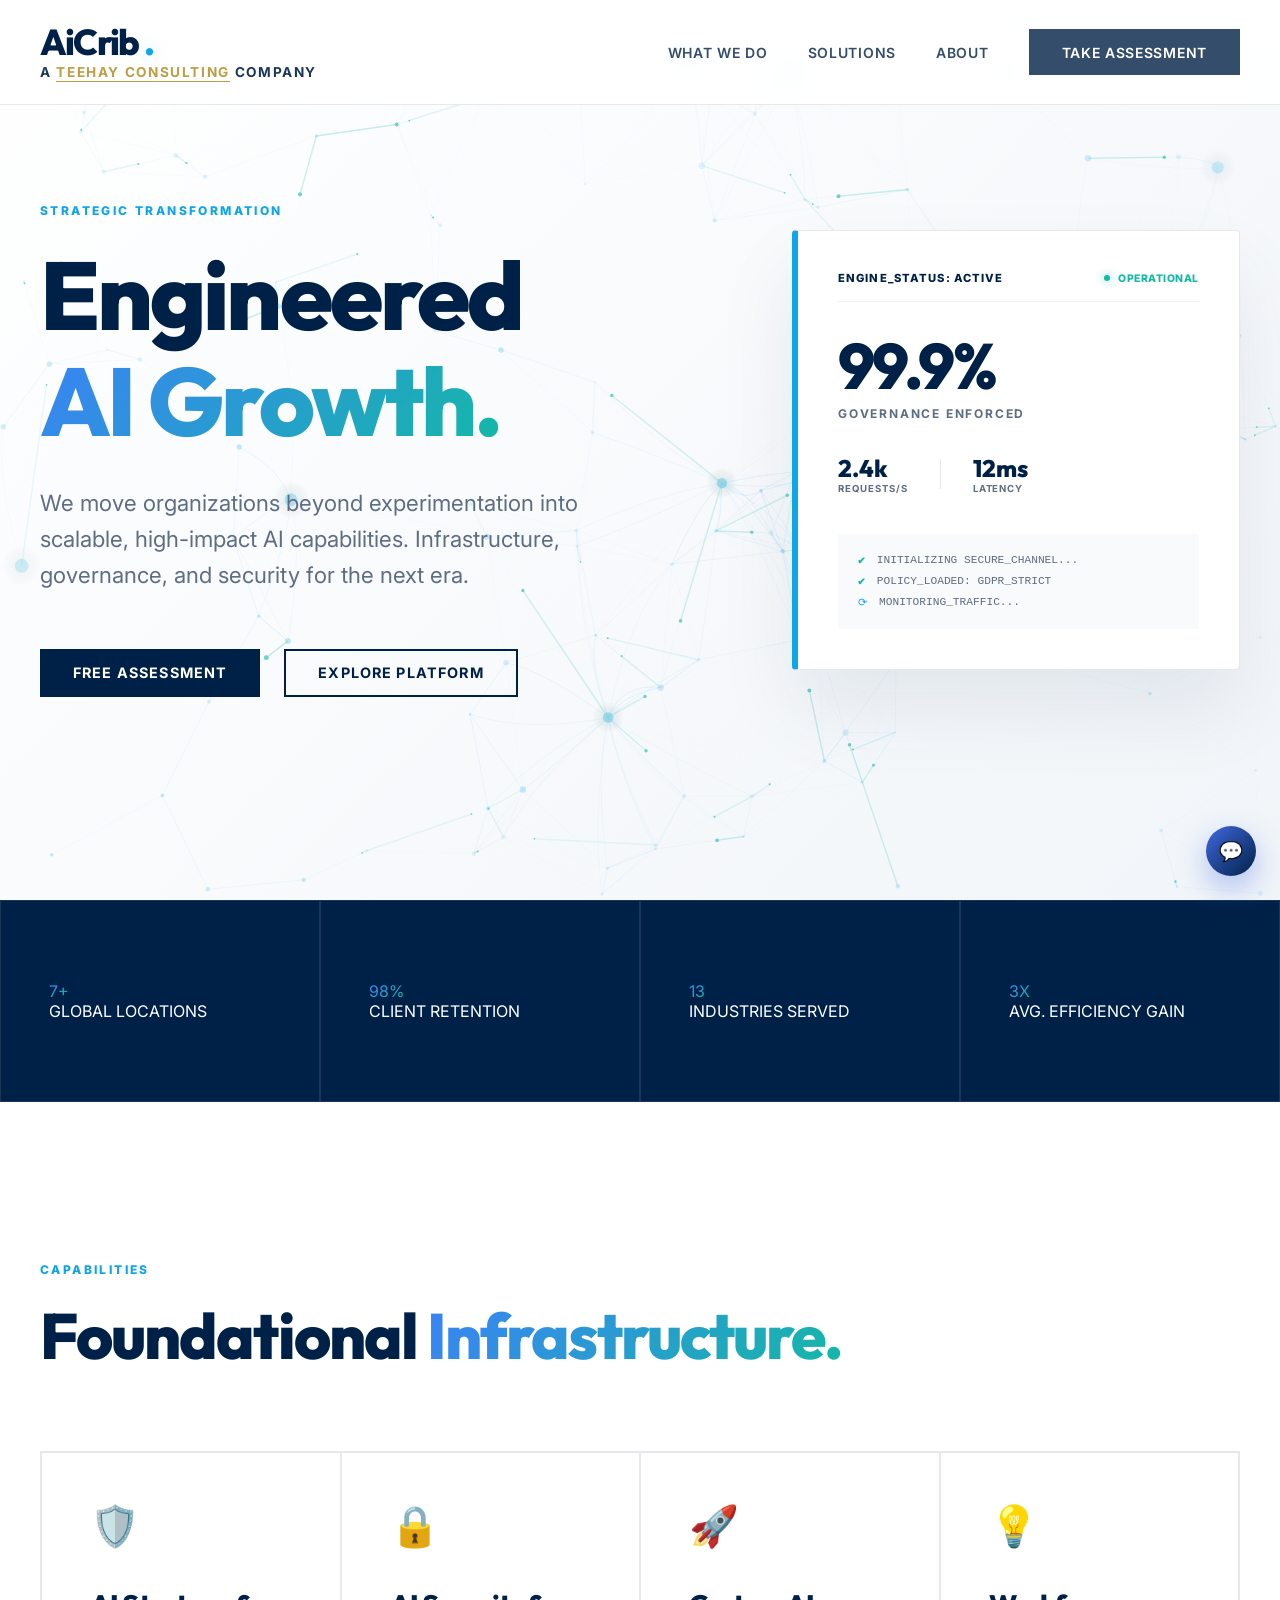
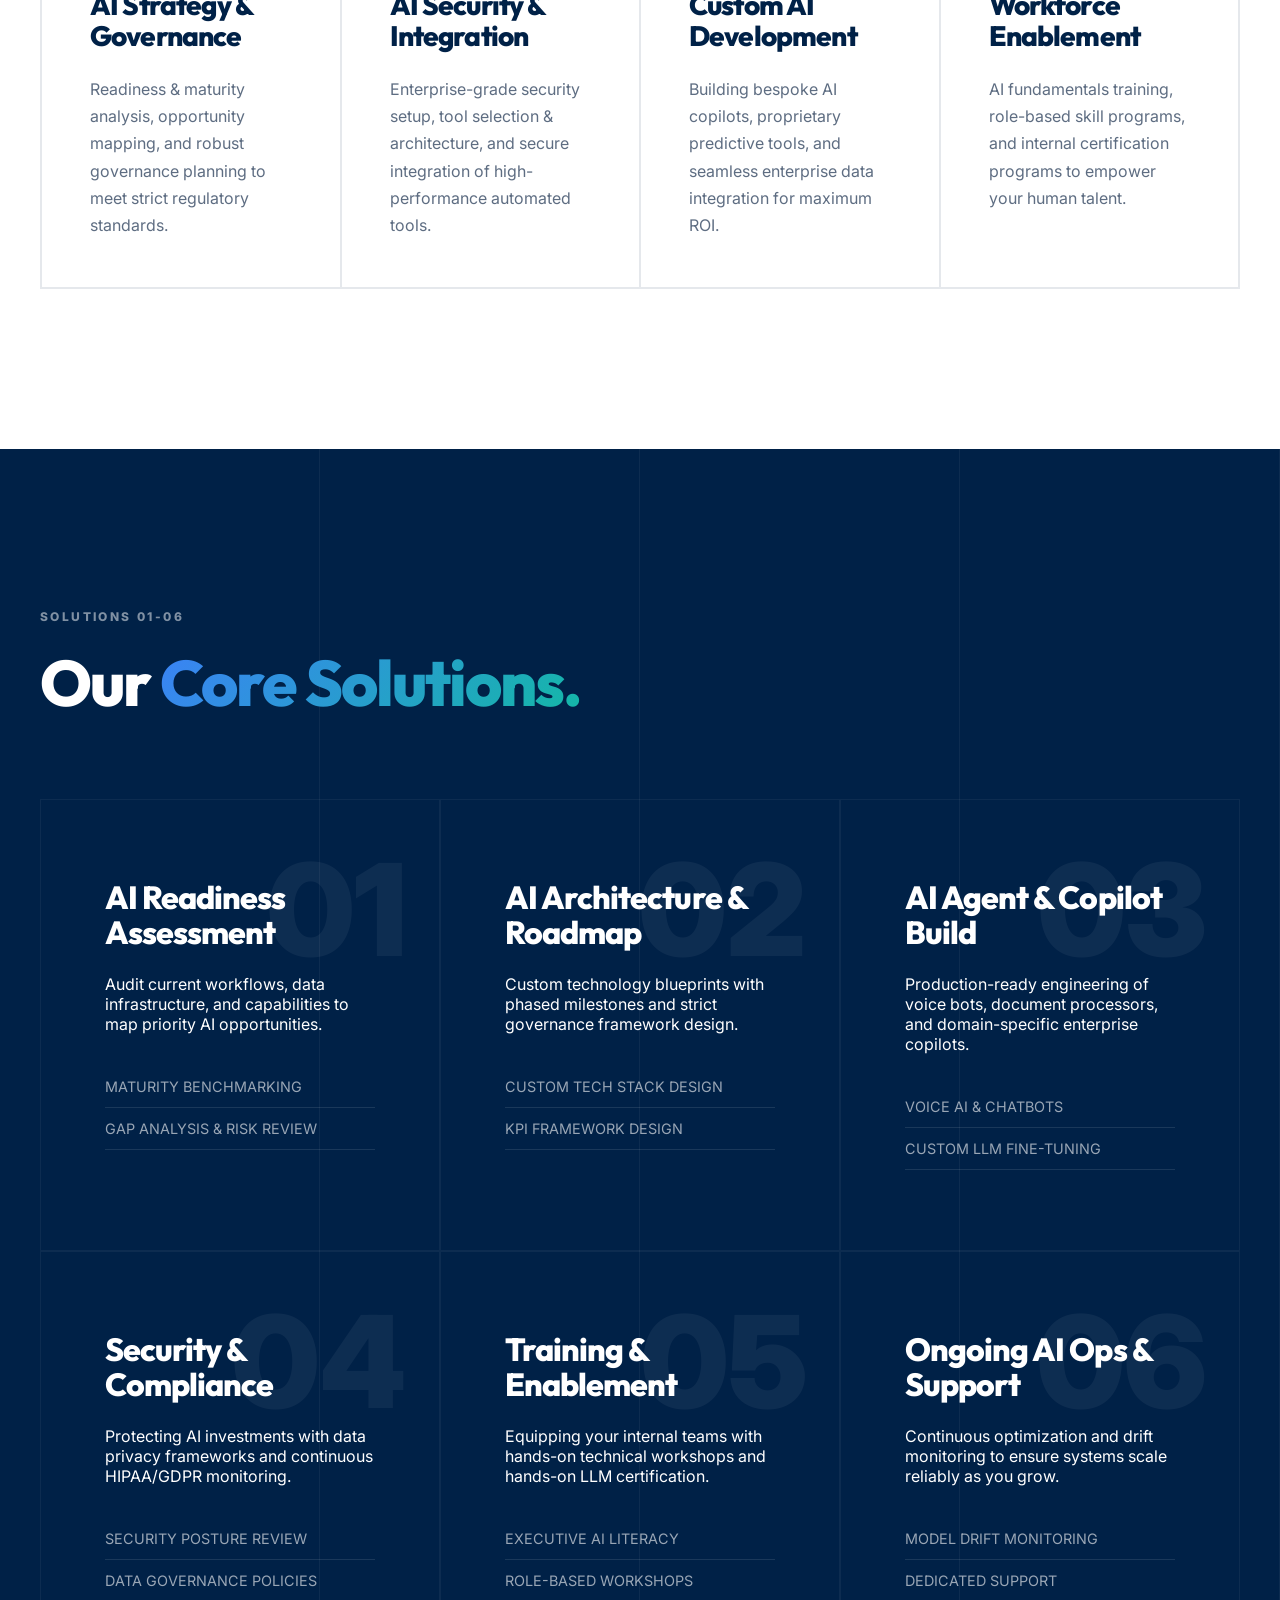
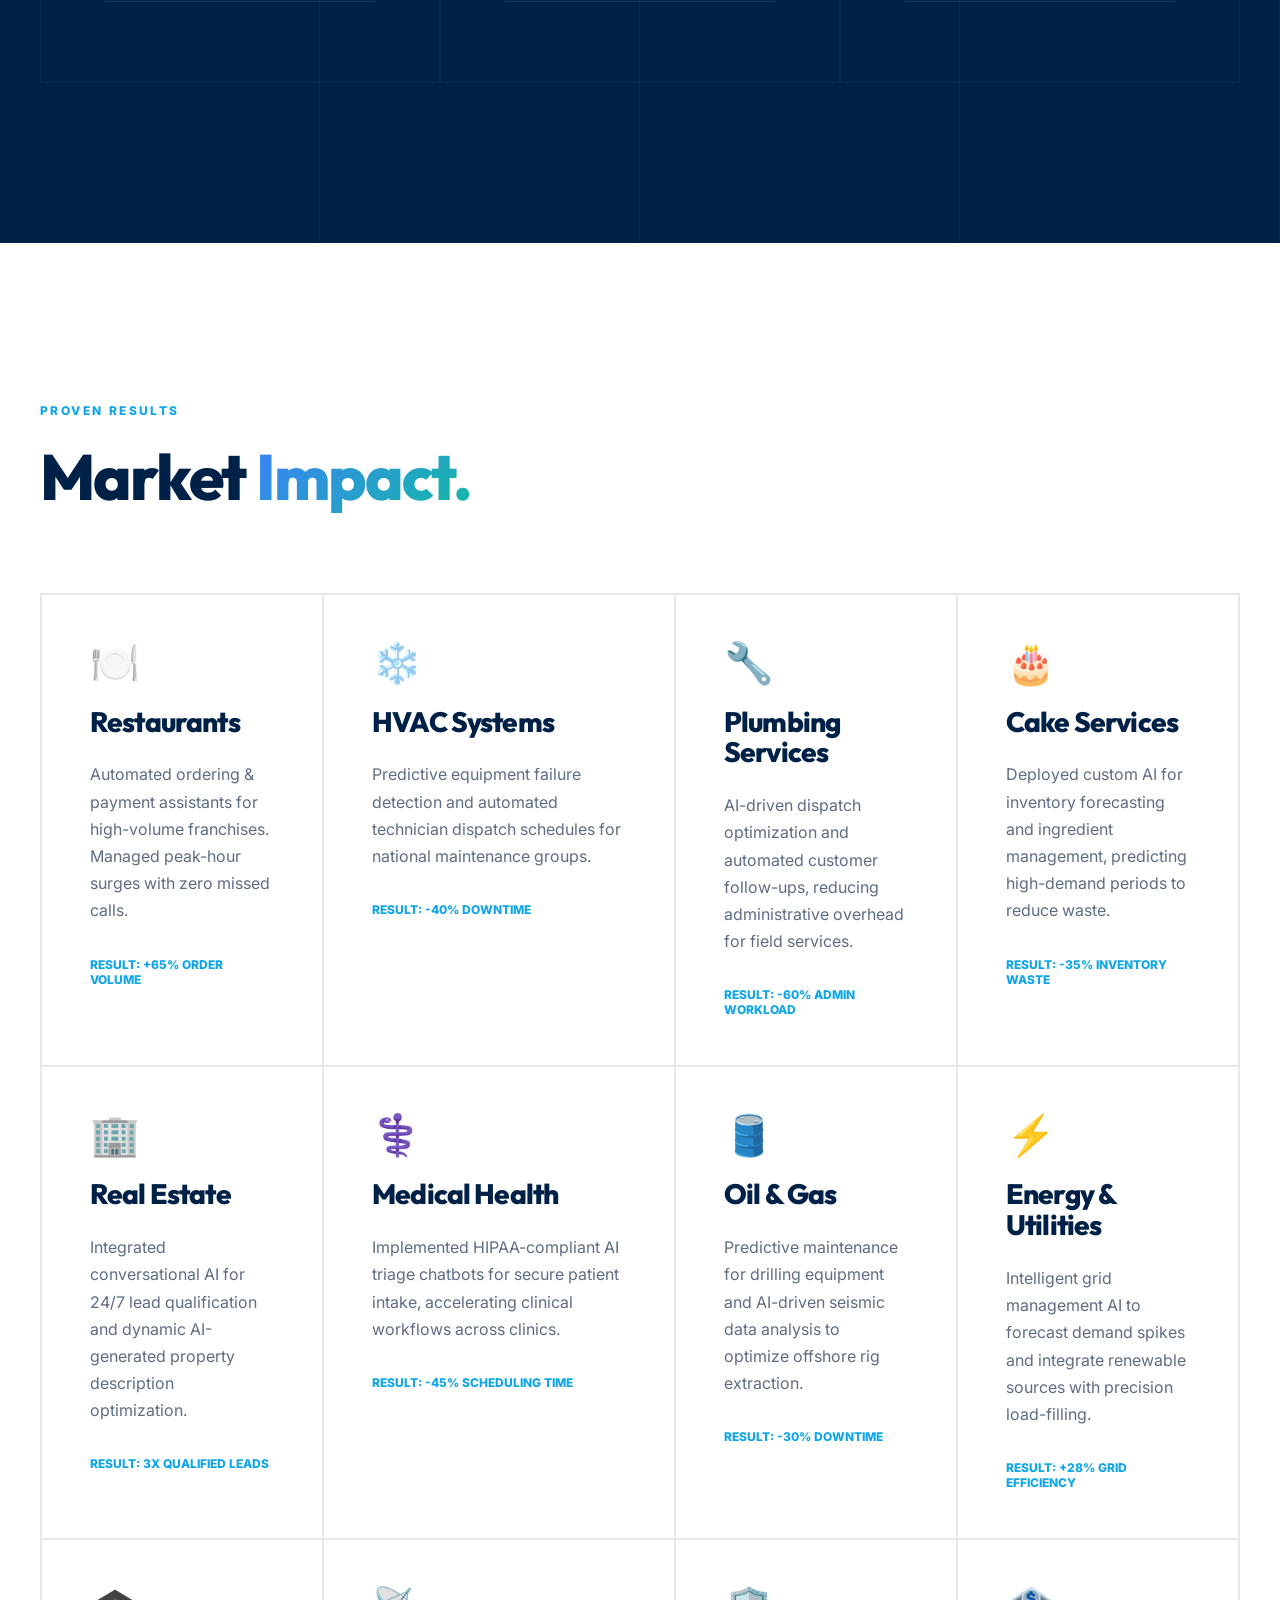
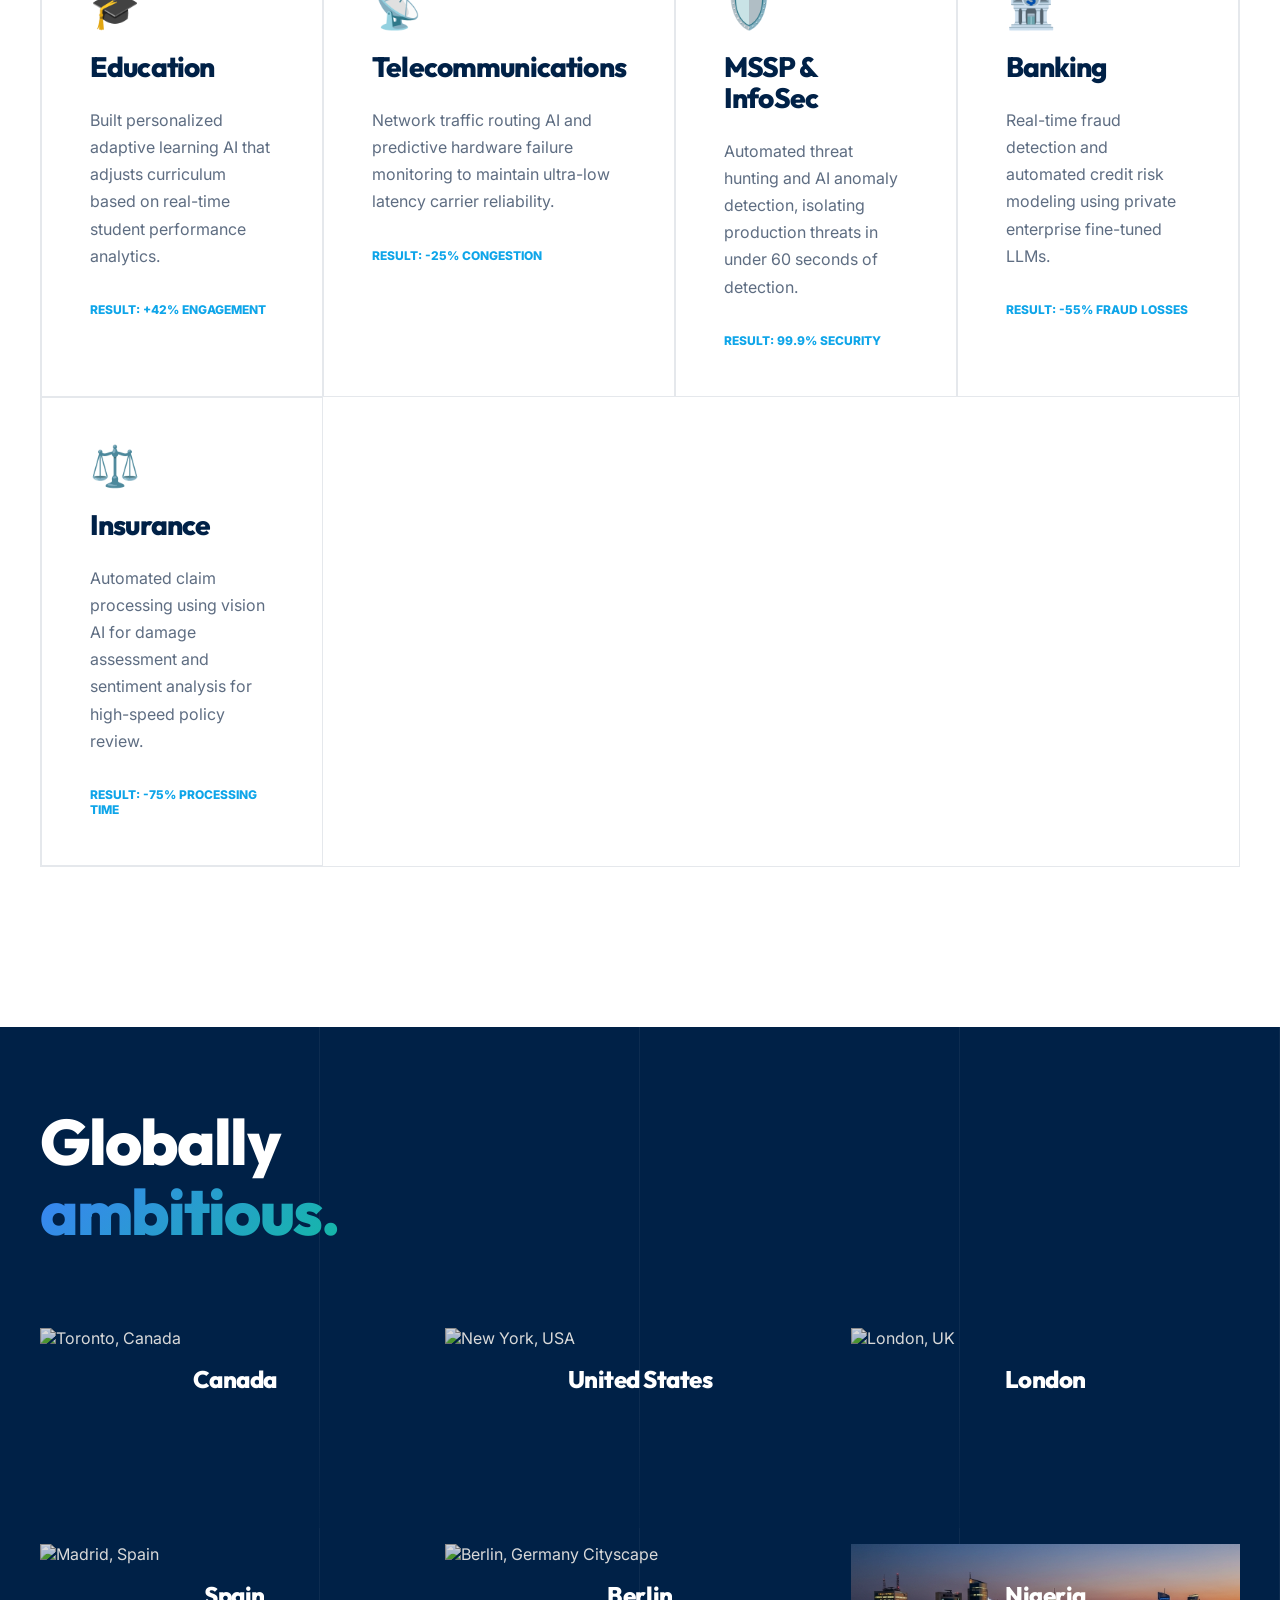
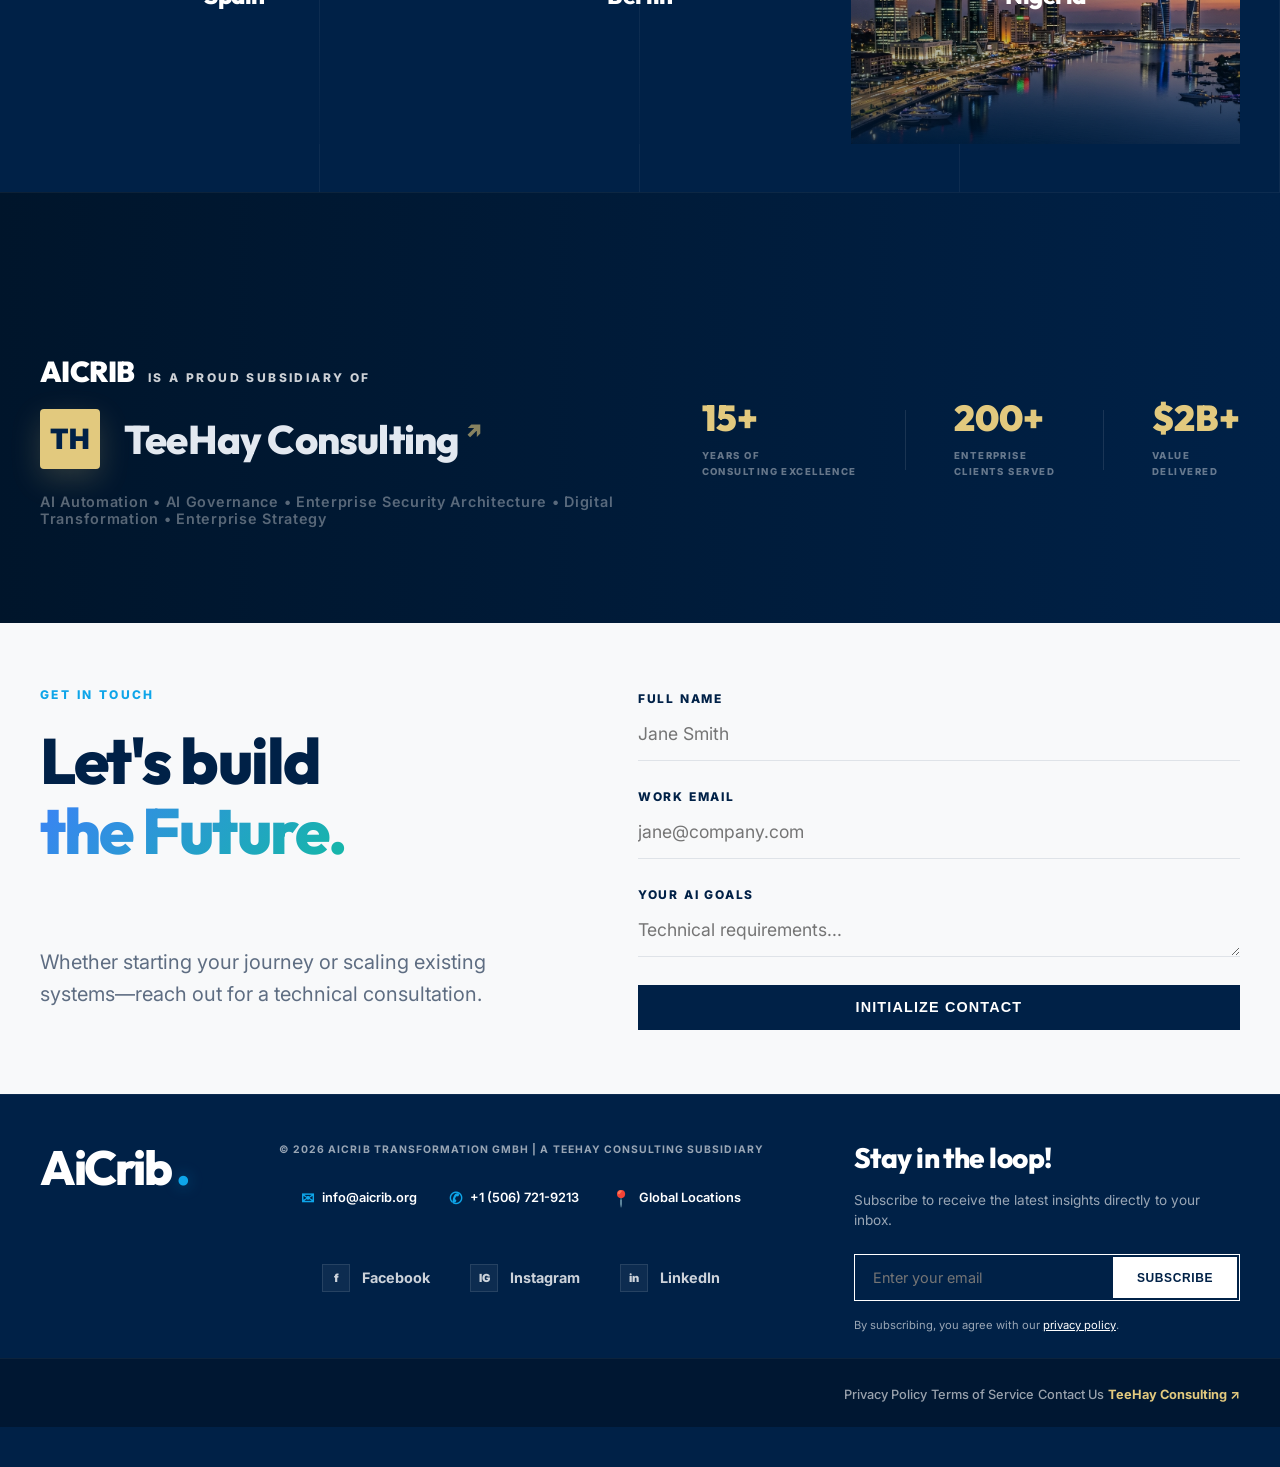
==== index.html @ 31757933 "fix: rebrand to AICrib, connect all forms to email, update footer email to info@aicrib.org" ====
<!DOCTYPE html>
<html lang="en">
<head>
    <meta charset="UTF-8">
    <meta name="viewport" content="width=device-width, initial-scale=1.0">
    <meta name="description" content="AiCrib - Strategic AI Transformation for forward-thinking organizations. Deep technical expertise, professional execution. A TeeHay Consulting company.">
    <title>AiCrib | Strategic AI Transformation</title>
    <link rel="preconnect" href="https://fonts.googleapis.com">
    <link rel="preconnect" href="https://fonts.gstatic.com" crossorigin>
    <link href="https://fonts.googleapis.com/css2?family=Outfit:wght@400;500;600;800&family=Inter:wght@400;500;600;700&display=swap" rel="stylesheet">
    <link rel="stylesheet" href="style.css?v=3">
</head>
<body>
    <!-- Architect Grid Lines -->
    <div class="site-builder-lines">
        <div class="line"></div>
        <div class="line"></div>
        <div class="line"></div>
        <div class="line"></div>
    </div>

    <!-- Navigation -->
    <nav class="glass-nav">
        <div class="nav-container">
            <div class="nav-brand">
                <a href="#" class="logo">
                    AiCrib<span class="dot">.</span>
                </a>
                <a href="teehay.html" class="subsidiary-badge">
                    A <strong>TeeHay Consulting</strong> Company
                </a>
            </div>
            <ul class="nav-links" id="navLinks">
                <li><a href="#features">What we do</a></li>
                <li><a href="#solutions">Solutions</a></li>
                <li><a href="#about">About</a></li>
                <li><a href="assessment.html" class="btn-primary">Take Assessment</a></li>
            </ul>
            <!-- Mobile Menu Toggle (Hidden on Desktop) -->
            <div class="mobile-menu-toggle" id="mobileMenuToggle">☰</div>
        </div>
    </nav>

    <main>
        <!-- ===== HERO ===== -->
        <header class="hero section" id="hero">
            <canvas id="hero-canvas" class="hero-canvas"></canvas>
            <div class="container hero-inner relative-z">
                <div class="hero-text">
                    <span class="diagonal-label fade-in-up">STRATEGIC TRANSFORMATION</span>
                    <h1 class="fade-in-up delay-1">Engineered <span class="text-gradient">AI Growth.</span></h1>
                    <p class="fade-in-up delay-2">We move organizations beyond experimentation into scalable, high-impact AI capabilities. Infrastructure, governance, and security for the next era.</p>
                    <div class="hero-actions fade-in-up delay-3">
                        <a href="assessment.html" class="btn-primary">Free Assessment</a>
                        <a href="#solutions" class="btn-secondary">Explore Platform</a>
                    </div>
                </div>
                <div class="hero-visual fade-in-right delay-2">
                    <div class="mockup-card active-engine">
                        <div class="mockup-header-row">
                            <span class="engine-id">ENGINE_STATUS: ACTIVE</span>
                            <div class="status-beat">
                                <span class="beat-dot"></span>
                                <span class="beat-text">OPERATIONAL</span>
                            </div>
                        </div>

                        <div class="engine-main-metric">
                            <span class="metric-val">99.9%</span>
                            <span class="metric-lab">GOVERNANCE ENFORCED</span>
                        </div>

                        <div class="mini-metrics">
                            <div class="m-item">
                                <span class="m-val">2.4k</span>
                                <span class="m-lab">REQUESTS/S</span>
                            </div>
                            <div class="m-line"></div>
                            <div class="m-item">
                                <span class="m-val">12ms</span>
                                <span class="m-lab">LATENCY</span>
                            </div>
                        </div>

                        <div class="deployment-stream">
                            <div class="stream-line"><span class="suc">✔</span> INITIALIZING SECURE_CHANNEL...</div>
                            <div class="stream-line"><span class="suc">✔</span> POLICY_LOADED: GDPR_STRICT</div>
                            <div class="stream-line"><span class="ld">⟳</span> MONITORING_TRAFFIC...</div>
                        </div>
                    </div>
                </div>
            </div>
        </header>

        <!-- ===== STATS BAR (Dark Section) ===== -->
        <section class="stats-section dark-section">
            <div class="stats-bar">
                <div class="stat-item fade-in-up">
                    <div class="stat-number text-gradient">7+</div>
                    <div class="stat-label">GLOBAL LOCATIONS</div>
                </div>
                <div class="stat-item fade-in-up delay-1">
                    <div class="stat-number text-gradient">98%</div>
                    <div class="stat-label">CLIENT RETENTION</div>
                </div>
                <div class="stat-item fade-in-up delay-2">
                    <div class="stat-number text-gradient">13</div>
                    <div class="stat-label">INDUSTRIES SERVED</div>
                </div>
                <div class="stat-item fade-in-up delay-3">
                    <div class="stat-number text-gradient">3X</div>
                    <div class="stat-label">AVG. EFFICIENCY GAIN</div>
                </div>
            </div>
        </section>

        <!-- ===== FEATURES ===== -->
        <section id="features" class="features section">
            <div class="container container-relative">
                <span class="diagonal-label fade-in-up">CAPABILITIES</span>
                <h2 class="section-title fade-in-up">Foundational <span class="text-gradient">Infrastructure.</span></h2>
                <div class="features-grid">
                    <div class="feature-card fade-in-up delay-1">
                        <span class="feature-icon">🛡️</span>
                        <h3>AI Strategy & Governance</h3>
                        <p>Readiness & maturity analysis, opportunity mapping, and robust governance planning to meet strict regulatory standards.</p>
                    </div>
                    <div class="feature-card fade-in-up delay-2">
                        <span class="feature-icon">🔒</span>
                        <h3>AI Security & Integration</h3>
                        <p>Enterprise-grade security setup, tool selection & architecture, and secure integration of high-performance automated tools.</p>
                    </div>
                    <div class="feature-card fade-in-up delay-3">
                        <span class="feature-icon">🚀</span>
                        <h3>Custom AI Development</h3>
                        <p>Building bespoke AI copilots, proprietary predictive tools, and seamless enterprise data integration for maximum ROI.</p>
                    </div>
                    <div class="feature-card fade-in-up delay-3">
                        <span class="feature-icon">💡</span>
                        <h3>Workforce Enablement</h3>
                        <p>AI fundamentals training, role-based skill programs, and internal certification programs to empower your human talent.</p>
                    </div>
                </div>
            </div>
        </section>

        <!-- ===== SOLUTIONS (Dark Section) ===== -->
        <section id="solutions" class="solutions-section dark-section section">
            <!-- Section Grid lines for extra style point -->
            <div class="grid-line-overlay">
                <div class="line"></div><div class="line"></div><div class="line"></div><div class="line"></div>
            </div>
            <div class="container container-relative">
                <span class="diagonal-label fade-in-up" style="color: white; opacity: 0.5;">SOLUTIONS 01-06</span>
                <h2 class="section-title fade-in-up" style="color: white;">Our <span class="text-gradient">Core Solutions.</span></h2>
                <div class="solutions-grid">
                    <div class="solution-card fade-in-up delay-1">
                        <div class="solution-number">01</div>
                        <h3>AI Readiness Assessment</h3>
                        <p>Audit current workflows, data infrastructure, and capabilities to map priority AI opportunities.</p>
                        <ul class="solution-list">
                            <li>MATURITY BENCHMARKING</li>
                            <li>GAP ANALYSIS & RISK REVIEW</li>
                        </ul>
                    </div>
                    <div class="solution-card fade-in-up delay-2">
                        <div class="solution-number">02</div>
                        <h3>AI Architecture & Roadmap</h3>
                        <p>Custom technology blueprints with phased milestones and strict governance framework design.</p>
                        <ul class="solution-list">
                            <li>CUSTOM TECH STACK DESIGN</li>
                            <li>KPI FRAMEWORK DESIGN</li>
                        </ul>
                    </div>
                    <div class="solution-card fade-in-up delay-3">
                        <div class="solution-number">03</div>
                        <h3>AI Agent & Copilot Build</h3>
                        <p>Production-ready engineering of voice bots, document processors, and domain-specific enterprise copilots.</p>
                        <ul class="solution-list">
                            <li>VOICE AI & CHATBOTS</li>
                            <li>CUSTOM LLM FINE-TUNING</li>
                        </ul>
                    </div>
                    <div class="solution-card fade-in-up delay-1">
                        <div class="solution-number">04</div>
                        <h3>Security & Compliance</h3>
                        <p>Protecting AI investments with data privacy frameworks and continuous HIPAA/GDPR monitoring.</p>
                        <ul class="solution-list">
                            <li>SECURITY POSTURE REVIEW</li>
                            <li>DATA GOVERNANCE POLICIES</li>
                        </ul>
                    </div>
                    <div class="solution-card fade-in-up delay-2">
                        <div class="solution-number">05</div>
                        <h3>Training & Enablement</h3>
                        <p>Equipping your internal teams with hands-on technical workshops and hands-on LLM certification.</p>
                        <ul class="solution-list">
                            <li>EXECUTIVE AI LITERACY</li>
                            <li>ROLE-BASED WORKSHOPS</li>
                        </ul>
                    </div>
                    <div class="solution-card fade-in-up delay-3">
                        <div class="solution-number">06</div>
                        <h3>Ongoing AI Ops & Support</h3>
                        <p>Continuous optimization and drift monitoring to ensure systems scale reliably as you grow.</p>
                        <ul class="solution-list">
                            <li>MODEL DRIFT MONITORING</li>
                            <li>DEDICATED SUPPORT</li>
                        </ul>
                    </div>
                </div>
            </div>
        </section>

        <!-- ===== CASE STUDIES ===== -->
        <section id="case-studies" class="features section">
            <div class="container container-relative">
                <span class="diagonal-label fade-in-up">PROVEN RESULTS</span>
                <h2 class="section-title fade-in-up">Market <span class="text-gradient">Impact.</span></h2>
                <div class="features-grid">
                    <!-- 01 Restaurants -->
                    <div class="feature-card fade-in-up delay-1">
                        <div class="card-icon">🍽️</div>
                        <h3>Restaurants</h3>
                        <p>Automated ordering & payment assistants for high-volume franchises. Managed peak-hour surges with zero missed calls.</p>
                        <div style="font-size: 0.75rem; color: var(--accent-blue); font-weight: 800; margin-top: 2rem;">RESULT: +65% ORDER VOLUME</div>
                    </div>
                    <!-- 02 HVAC -->
                    <div class="feature-card fade-in-up delay-2">
                        <div class="card-icon">❄️</div>
                        <h3>HVAC Systems</h3>
                        <p>Predictive equipment failure detection and automated technician dispatch schedules for national maintenance groups.</p>
                        <div style="font-size: 0.75rem; color: var(--accent-blue); font-weight: 800; margin-top: 2rem;">RESULT: -40% DOWNTIME</div>
                    </div>
                    <!-- 03 Plumbing -->
                    <div class="feature-card fade-in-up delay-3">
                        <div class="card-icon">🔧</div>
                        <h3>Plumbing Services</h3>
                        <p>AI-driven dispatch optimization and automated customer follow-ups, reducing administrative overhead for field services.</p>
                        <div style="font-size: 0.75rem; color: var(--accent-blue); font-weight: 800; margin-top: 2rem;">RESULT: -60% ADMIN WORKLOAD</div>
                    </div>
                    <!-- 04 Cake Services -->
                    <div class="feature-card fade-in-up delay-1">
                        <div class="card-icon">🎂</div>
                        <h3>Cake Services</h3>
                        <p>Deployed custom AI for inventory forecasting and ingredient management, predicting high-demand periods to reduce waste.</p>
                        <div style="font-size: 0.75rem; color: var(--accent-blue); font-weight: 800; margin-top: 2rem;">RESULT: -35% INVENTORY WASTE</div>
                    </div>
                    <!-- 05 Real Estate -->
                    <div class="feature-card fade-in-up delay-2">
                        <div class="card-icon">🏢</div>
                        <h3>Real Estate</h3>
                        <p>Integrated conversational AI for 24/7 lead qualification and dynamic AI-generated property description optimization.</p>
                        <div style="font-size: 0.75rem; color: var(--accent-blue); font-weight: 800; margin-top: 2rem;">RESULT: 3X QUALIFIED LEADS</div>
                    </div>
                    <!-- 06 Medical Health -->
                    <div class="feature-card fade-in-up delay-3">
                        <div class="card-icon">⚕️</div>
                        <h3>Medical Health</h3>
                        <p>Implemented HIPAA-compliant AI triage chatbots for secure patient intake, accelerating clinical workflows across clinics.</p>
                        <div style="font-size: 0.75rem; color: var(--accent-blue); font-weight: 800; margin-top: 2rem;">RESULT: -45% SCHEDULING TIME</div>
                    </div>
                    <!-- 07 Oil & Gas -->
                    <div class="feature-card fade-in-up delay-1">
                        <div class="card-icon">🛢️</div>
                        <h3>Oil & Gas</h3>
                        <p>Predictive maintenance for drilling equipment and AI-driven seismic data analysis to optimize offshore rig extraction.</p>
                        <div style="font-size: 0.75rem; color: var(--accent-blue); font-weight: 800; margin-top: 2rem;">RESULT: -30% DOWNTIME</div>
                    </div>
                    <!-- 08 Energy -->
                    <div class="feature-card fade-in-up delay-2">
                        <div class="card-icon">⚡</div>
                        <h3>Energy & Utilities</h3>
                        <p>Intelligent grid management AI to forecast demand spikes and integrate renewable sources with precision load-filling.</p>
                        <div style="font-size: 0.75rem; color: var(--accent-blue); font-weight: 800; margin-top: 2rem;">RESULT: +28% GRID EFFICIENCY</div>
                    </div>
                    <!-- 09 Education -->
                    <div class="feature-card fade-in-up delay-3">
                        <div class="card-icon">🎓</div>
                        <h3>Education</h3>
                        <p>Built personalized adaptive learning AI that adjusts curriculum based on real-time student performance analytics.</p>
                        <div style="font-size: 0.75rem; color: var(--accent-blue); font-weight: 800; margin-top: 2rem;">RESULT: +42% ENGAGEMENT</div>
                    </div>
                    <!-- 10 Telecommunications -->
                    <div class="feature-card fade-in-up delay-1">
                        <div class="card-icon">📡</div>
                        <h3>Telecommunications</h3>
                        <p>Network traffic routing AI and predictive hardware failure monitoring to maintain ultra-low latency carrier reliability.</p>
                        <div style="font-size: 0.75rem; color: var(--accent-blue); font-weight: 800; margin-top: 2rem;">RESULT: -25% CONGESTION</div>
                    </div>
                    <!-- 11 MSSP -->
                    <div class="feature-card fade-in-up delay-2">
                        <div class="card-icon">🛡️</div>
                        <h3>MSSP & InfoSec</h3>
                        <p>Automated threat hunting and AI anomaly detection, isolating production threats in under 60 seconds of detection.</p>
                        <div style="font-size: 0.75rem; color: var(--accent-blue); font-weight: 800; margin-top: 2rem;">RESULT: 99.9% SECURITY</div>
                    </div>
                    <!-- 12 Banking -->
                    <div class="feature-card fade-in-up delay-3">
                        <div class="card-icon">🏦</div>
                        <h3>Banking</h3>
                        <p>Real-time fraud detection and automated credit risk modeling using private enterprise fine-tuned LLMs.</p>
                        <div style="font-size: 0.75rem; color: var(--accent-blue); font-weight: 800; margin-top: 2rem;">RESULT: -55% FRAUD LOSSES</div>
                    </div>
                    <!-- 13 Insurance -->
                    <div class="feature-card fade-in-up delay-3">
                        <div class="card-icon">⚖️</div>
                        <h3>Insurance</h3>
                        <p>Automated claim processing using vision AI for damage assessment and sentiment analysis for high-speed policy review.</p>
                        <div style="font-size: 0.75rem; color: var(--accent-blue); font-weight: 800; margin-top: 2rem;">RESULT: -75% PROCESSING TIME</div>
                    </div>
                </div>
            </div>
        </section>

        <!-- ===== GLOBALLY AMBITIOUS (Dark Section) ===== -->
        <section id="global" class="global-section dark-section section">
            <!-- Grid Line Overlay -->
            <div class="grid-line-overlay">
                <div class="line"></div><div class="line"></div><div class="line"></div><div class="line"></div>
            </div>
            
            <div class="container container-relative">
                <h2 class="section-title fade-in-up" style="color: white;">Globally <br><span class="text-gradient">ambitious.</span></h2>
                
                <div class="global-grid">
                    <!-- 01 Canada -->
                    <div class="location-card fade-in-up">
                        <img src="https://images.unsplash.com/photo-1517090504586-fde19ea6066f?auto=format&fit=crop&q=80&w=800" alt="Toronto, Canada">
                        <div class="location-overlay">
                            <h3>Canada</h3>
                            <div class="explore-circle">EXPLORE</div>
                        </div>
                    </div>
                    <!-- 02 US -->
                    <div class="location-card fade-in-up delay-1">
                        <img src="https://images.unsplash.com/photo-1496442226666-8d4d0e62e6e9?auto=format&fit=crop&q=80&w=800" alt="New York, USA">
                        <div class="location-overlay">
                            <h3>United States</h3>
                            <div class="explore-circle">EXPLORE</div>
                        </div>
                    </div>
                    <!-- 03 London -->
                    <div class="location-card fade-in-up delay-2">
                        <img src="https://images.unsplash.com/photo-1486299267070-83823f5448dd?auto=format&fit=crop&q=80&w=800" alt="London, UK">
                        <div class="location-overlay">
                            <h3>London</h3>
                            <div class="explore-circle">EXPLORE</div>
                        </div>
                    </div>
                    <!-- 04 Spain -->
                    <div class="location-card fade-in-up">
                        <img src="https://images.unsplash.com/photo-1543783207-ec64e4d95325?auto=format&fit=crop&q=80&w=800" alt="Madrid, Spain">
                        <div class="location-overlay">
                            <h3>Spain</h3>
                            <div class="explore-circle">EXPLORE</div>
                        </div>
                    </div>
                    <!-- 05 Berlin, Germany -->
                    <div class="location-card fade-in-up delay-1">
                        <img src="https://images.unsplash.com/photo-1560969184-10fe8719e047?auto=format&fit=crop&q=80&w=800" alt="Berlin, Germany Cityscape">
                        <div class="location-overlay">
                            <h3>Berlin</h3>
                            <div class="explore-circle">EXPLORE</div>
                        </div>
                    </div>
                    <!-- 06 Nigeria -->
                    <div class="location-card fade-in-up delay-2">
                        <img src="nigeria-skyline.png" alt="Nigeria - Victoria Island Skyline">
                        <div class="location-overlay">
                            <h3>Nigeria</h3>
                            <div class="explore-circle">EXPLORE</div>
                        </div>
                    </div>
                </div>
            </div>
        </section>

        <!-- ===== SUBSIDIARY & TRUST BANNER (Replaces About) ===== -->
        <section id="about" class="subsidiary-banner section dark-section">
            <div class="container banner-inner">
                <!-- Branding Block -->
                <div class="subsidiary-brand">
                    <span class="sub-label"><span class="aicrib-huge">AICRIB</span> IS A PROUD SUBSIDIARY OF</span>
                    <a href="teehay.html" class="parent-logo-group" style="text-decoration: none;">
                        <div class="th-logo-square">TH</div>
                        <h2 class="parent-name">TeeHay Consulting <span>↗</span></h2>
                    </a>
                    <div class="service-pill-row">
                        AI Automation • AI Governance • Enterprise Security Architecture • Digital Transformation • Enterprise Strategy
                    </div>
                </div>

                <!-- Metrics Block -->
                <div class="banner-metrics">
                    <div class="b-metric">
                        <span class="b-val">15+</span>
                        <span class="b-lab">YEARS OF<br>CONSULTING EXCELLENCE</span>
                    </div>
                    <div class="b-divider"></div>
                    <div class="b-metric">
                        <span class="b-val">200+</span>
                        <span class="b-lab">ENTERPRISE<br>CLIENTS SERVED</span>
                    </div>
                    <div class="b-divider"></div>
                    <div class="b-metric">
                        <span class="b-val">$2B+</span>
                        <span class="b-lab">VALUE<br>DELIVERED</span>
                    </div>
                </div>
            </div>
        </section>

        <!-- ===== CONTACT ===== -->
        <section id="contact" class="contact-section section">
            <div class="container contact-inner container-relative">
                <div class="contact-info">
                    <span class="diagonal-label fade-in-up">GET IN TOUCH</span>
                    <h2 class="section-title fade-in-up">Let's build <span class="text-gradient">the Future.</span></h2>
                    <p style="color: var(--text-muted); font-size: 1.25rem; line-height: 1.6;">Whether starting your journey or scaling existing systems—reach out for a technical consultation.</p>
                </div>
                <div class="contact-form-wrap fade-in-up delay-1">
                    <form class="contact-form" id="contactForm" action="https://formsubmit.co/tosin.aina84@gmail.com" method="POST">
                        <!-- Anti-spam honeypot -->
                        <input type="text" name="_honey" style="display:none">
                        <!-- Disable CAPTCHA -->
                        <input type="hidden" name="_captcha" value="false">
                        <!-- Custom subject line -->
                        <input type="hidden" name="_subject" value="New AiCrib Contact Form Submission!">
                        <!-- Redirect back to site after submit -->
                        <input type="hidden" name="_next" value="https://aicrib.com/index.html">

                        <div class="form-group">
                            <label>FULL NAME</label>
                            <input type="text" name="Full Name" id="contactName" placeholder="Jane Smith" required>
                        </div>
                        <div class="form-group">
                            <label>WORK EMAIL</label>
                            <input type="email" name="Work Email" id="contactEmail" placeholder="jane@company.com" required>
                        </div>
                        <div class="form-group">
                            <label>YOUR AI GOALS</label>
                            <textarea name="AI Goals" id="contactMessage" rows="1" placeholder="Technical requirements..."></textarea>
                        </div>
                        <button type="submit" class="btn-primary" id="contactSubmitBtn">INITIALIZE CONTACT</button>
                    </form>
                </div>
            </div>
        </section>
    </main>

    <footer class="glass-footer">
        <div class="container footer-inner">
            <!-- Left: Brand -->
            <div class="footer-brand">
                <a href="#" class="logo footer-logo">
                    AiCrib<span class="dot">.</span>
                </a>
            </div>

            <!-- Center: Contact & Info -->
            <div class="footer-info">
                <p class="copyright-text">© 2026 AICRIB TRANSFORMATION GMBH | A TEEHAY CONSULTING SUBSIDIARY</p>
                <div class="contact-links">
                    <a href="mailto:info@aicrib.org"><span>✉</span> info@aicrib.org</a>
                    <a href="tel:+15067219213"><span>✆</span> +1 (506) 721-9213</a>
                    <a href="#"><span>📍</span> Global Locations</a>
                </div>
                <div class="social-links-row">
                    <a href="#" title="Facebook"><span class="social-icon-box">f</span> Facebook</a>
                    <a href="#" title="Instagram"><span class="social-icon-box">IG</span> Instagram</a>
                    <a href="#" title="LinkedIn"><span class="social-icon-box">in</span> LinkedIn</a>
                </div>
            </div>

            <!-- Right: Newsletter -->
            <div class="footer-newsletter">
                <h4>Stay in the loop!</h4>
                <p>Subscribe to receive the latest insights directly to your inbox.</p>
                <form class="newsletter-form" action="https://formsubmit.co/tosin.aina84@gmail.com" method="POST">
                    <!-- Anti-spam honeypot -->
                    <input type="text" name="_honey" style="display:none">
                    <!-- Disable CAPTCHA -->
                    <input type="hidden" name="_captcha" value="false">
                    <!-- Custom subject line -->
                    <input type="hidden" name="_subject" value="New AiCrib Newsletter Subscriber!">
                    <!-- Redirect back to site after submit -->
                    <input type="hidden" name="_next" value="https://aicrib.com/index.html">
                    <input type="email" name="Subscriber Email" placeholder="Enter your email" required>
                    <button type="submit">Subscribe</button>
                </form>
                <p class="terms-note">By subscribing, you agree with our <a href="#">privacy policy</a>.</p>
            </div>
        </div>

        <!-- Footer Bottom Sub-Nav Bar -->
        <div class="footer-bottom-bar">
            <div class="container footer-bottom-inner">
                <div class="f-legal-links">
                    <a href="#">Privacy Policy</a>
                    <a href="#">Terms of Service</a>
                    <a href="#contact">Contact Us</a>
                    <a href="teehay.html" class="f-parent-link">TeeHay Consulting ↗</a>
                </div>
            </div>
        </div>
    </footer>

    <!-- ===== AI CHATBOT ADVISOR ===== -->
    <div class="chatbot-container">
        <!-- Floating Toggle -->
        <button id="chatbotToggle" class="chatbot-toggle" title="Chat with AI Advisor">
            <span class="chat-icon">💬</span>
        </button>

        <!-- Chat Panel -->
        <div id="chatbotPanel" class="chatbot-panel">
            <div class="chatbot-header">
                <div class="advisor-thumb">Ai</div>
                <div class="advisor-info">
                    <span class="advisor-name">Governance Advisor</span>
                    <span class="advisor-status">● Live Now</span>
                </div>
                <button id="chatbotClose" class="chatbot-close">✕</button>
            </div>
            
            <div class="chatbot-messages" id="chatMessages">
                <div class="message advisor-msg">
                    Welcome to AiCrib. How can we assist you with your Enterprise AI strategy today?
                </div>
            </div>

            <div class="chatbot-input-wrap">
                <input type="text" id="chatInput" placeholder="Type a message..." aria-label="Chat input">
                <button id="chatSend">↗</button>
            </div>
        </div>
    </div>

    <script src="script.js?v=2"></script>
</body>
</html>
---- style.css ----
/* Design Variables - Innovation Center Inspired (Minimalist & Professional) */
:root {
    --bg-white: #ffffff;
    --bg-offwhite: #f8f9fa;
    --bg-navy: #002147;
    --bg-dark-navy: #001833;
    
    --text-dark: #002147;
    --text-muted: #5e6d82;
    --text-light: #ffffff;
    --text-white-muted: rgba(255, 255, 255, 0.7);
    
    --accent-blue: #0ea5e9;
    --accent-teal: #14b8a6;
    
    --grid-line: rgba(0, 33, 71, 0.05); /* Light gray lines for white sections */
    --grid-line-on-dark: rgba(255, 255, 255, 0.05); /* Soft line for dark sections */
    
    --font-heading: 'Outfit', sans-serif;
    --font-body: 'Inter', sans-serif;
    
    --transition-smooth: all 0.5s cubic-bezier(0.16, 1, 0.3, 1);
    
    --section-padding: 10rem 2rem;
}

/* Base Reset */
* {
    margin: 0;
    padding: 0;
    box-sizing: border-box;
}

html {
    scroll-behavior: smooth;
    background-color: var(--bg-white);
    color: var(--text-dark);
    font-family: var(--font-body);
    overflow-x: hidden;
}

body {
    position: relative;
    overflow-x: hidden;
    min-height: 100vh;
}

/* Precise Grid Background Pattern */
.site-builder-lines {
    position: fixed;
    top: 0;
    left: 0;
    width: 100%;
    height: 100%;
    display: grid;
    grid-template-columns: repeat(4, 1fr);
    pointer-events: none;
    z-index: -1;
}

.site-builder-lines .line {
    border-right: 1px solid var(--grid-line);
    height: 100%;
}

.site-builder-lines .line:last-child {
    border-right: none;
}

/* Section Colors Handling (rhythmic alternation) */
section.dark-section {
    background-color: var(--bg-navy);
    color: var(--text-light);
}

section.dark-section .grid-line-overlay .line {
    border-right-color: var(--grid-line-on-dark);
}

/* Typography */
h1, h2, h3, h4, h5, h6 {
    font-family: var(--font-heading);
    font-weight: 800;
    line-height: 1.1;
    letter-spacing: -0.03em;
}

.text-gradient {
    background: linear-gradient(135deg, #3b82f6 0%, #14b8a6 100%);
    -webkit-background-clip: text;
    -webkit-text-fill-color: transparent;
    background-clip: text;
    color: transparent;
    display: inline-block;
}

/* Navigation - Minimal & Professional */
.glass-nav {
    position: fixed;
    top: 0;
    left: 0;
    width: 100%;
    z-index: 100;
    background: rgba(255, 255, 255, 0.9);
    backdrop-filter: blur(10px);
    -webkit-backdrop-filter: blur(10px);
    border-bottom: 1px solid rgba(0, 33, 71, 0.1);
    transition: var(--transition-smooth);
}

.nav-container {
    max-width: 1400px;
    margin: 0 auto;
    padding: 1.5rem 2.5rem; /* Perfect alignment with section container */
    display: flex;
    justify-content: space-between;
    align-items: center;
}

.nav-brand {
    display: flex;
    flex-direction: column;
    gap: 0;
}

.logo { 
    font-family: var(--font-heading);
    font-size: 2.25rem; /* Increased significantly for power */
    font-weight: 800;
    color: var(--bg-navy);
    text-decoration: none;
    letter-spacing: -0.05em;
    line-height: 1;
    display: inline-flex;
    align-items: center;
    gap: 0.35rem;
}

.logo .dot { 
    color: var(--accent-blue);
    text-shadow: 0 0 15px rgba(14, 165, 233, 0.4);
}

/* Logo icon */
.nav-logo-icon {
    width: 60px;
    height: 60px;
    object-fit: contain;
    flex-shrink: 0;
}

/* Footer logo icon — slightly smaller */
.footer-logo-icon {
    width: 50px;
    height: 50px;
    object-fit: contain;
    flex-shrink: 0;
}

.subsidiary-badge {
    font-size: 0.85rem; /* Larger and more readable */
    text-transform: uppercase;
    letter-spacing: 0.12em;
    color: var(--text-dark);
    text-decoration: none;
    font-weight: 700;
    opacity: 0.9;
    margin-top: 0.25rem;
}

.subsidiary-badge strong {
    color: #b8922e; /* Deep professional gold */
    border-bottom: 1.5px solid #b8922e;
    padding-bottom: 1px;
}

.nav-links {
    display: flex;
    gap: 2.5rem;
    align-items: center;
    list-style: none;
}

.nav-links a {
    color: var(--text-dark);
    text-decoration: none;
    font-weight: 600;
    font-size: 0.875rem;
    text-transform: uppercase;
    letter-spacing: 0.05em;
    transition: var(--transition-smooth);
    opacity: 0.8;
}

.nav-links a:hover,
.nav-links a.active-nav {
    opacity: 1;
    color: var(--accent-blue);
}

/* Buttons - Solid Pill style for IC feel */
.btn-primary, .btn-secondary {
    display: inline-flex;
    align-items: center;
    justify-content: center;
    padding: 0.85rem 2rem;
    border-radius: 0; /* Professional straight edges from IC inspo */
    font-weight: 700;
    font-size: 0.9rem;
    text-decoration: none;
    text-transform: uppercase;
    letter-spacing: 0.08em;
    cursor: pointer;
    transition: var(--transition-smooth);
}

.btn-primary {
    background: var(--bg-navy);
    color: #fff !important;
    border: 1px solid var(--bg-navy);
}

.btn-primary:hover {
    background: var(--bg-dark-navy);
    transform: translateY(-2px);
    box-shadow: 0 10px 20px rgba(0, 33, 71, 0.2);
}

.btn-secondary {
    background: transparent;
    color: var(--text-dark);
    border: 2px solid var(--bg-navy);
}

.btn-secondary:hover {
    background: var(--bg-navy);
    color: white !important;
    transform: translateY(-2px);
}

section.dark-section .btn-secondary {
    color: white;
    border-color: white;
}

section.dark-section .btn-secondary:hover {
    background: white;
    color: var(--bg-navy) !important;
}

/* Layout Core */
.section {
    position: relative;
    padding: 10rem 0; /* Vertical padding only, let container handle horizontal */
    overflow: hidden;
}

.container {
    max-width: 1400px;
    margin: 0 auto;
    padding: 0 2.5rem; /* Matches nav-container exactly */
}

/* Hero Section - Minimalist Professionalism */
.hero {
    min-height: 100vh;
    display: flex;
    align-items: center;
    padding-top: 10rem;
    background: linear-gradient(135deg, #ffffff 0%, #f1f5f9 100%);
}

.hero-inner {
    display: grid;
    grid-template-columns: 1.2fr 0.8fr;
    gap: 5rem;
    align-items: center;
}

.hero-canvas {
    position: absolute;
    top: 0;
    left: 0;
    width: 100%;
    height: 100%;
    z-index: 0;
    pointer-events: none;
    opacity: 0.6; /* Slight transparency so text remains highly readable */
}

.relative-z {
    position: relative;
    z-index: 2;
}

.hero h1 {
    font-size: 6rem; /* Huge impact from IC inspo */
    margin-bottom: 2rem;
    color: var(--bg-navy);
}

.hero p {
    font-size: 1.4rem;
    color: var(--text-muted);
    margin-bottom: 3.5rem;
    line-height: 1.6;
    max-width: 85%;
}

.hero-actions { display: flex; gap: 1.5rem; }

.hero-visual {
    position: relative;
}

.mockup-card {
    border-radius: 4px;
    background: #ffffff;
    border: 1px solid rgba(0, 33, 71, 0.1);
    padding: 3rem;
    box-shadow: 0 40px 80px rgba(0, 33, 71, 0.08);
}

/* Active Engine Mockup Styles */
.active-engine {
    padding: 2.5rem !important;
    background: #fff;
    border-left: 6px solid var(--accent-blue);
}

.mockup-header-row {
    display: flex;
    justify-content: space-between;
    align-items: center;
    margin-bottom: 2rem;
    padding-bottom: 1rem;
    border-bottom: 1px solid rgba(0, 33, 71, 0.05);
}

.engine-id {
    font-size: 0.7rem;
    font-weight: 800;
    color: var(--bg-navy);
    letter-spacing: 0.1em;
}

.status-beat {
    display: flex;
    align-items: center;
    gap: 0.5rem;
}

.beat-dot {
    width: 6px;
    height: 6px;
    background: #14b8a6;
    border-radius: 50%;
    box-shadow: 0 0 10px rgba(20, 184, 166, 0.8);
    animation: engine-pulse 2s infinite;
}

.beat-text {
    font-size: 0.65rem;
    font-weight: 800;
    color: #14b8a6;
    letter-spacing: 0.05em;
}

.engine-main-metric {
    margin-bottom: 2rem;
}

.metric-val {
    display: block;
    font-size: 4rem;
    font-family: var(--font-heading);
    font-weight: 800;
    line-height: 1;
    color: var(--bg-navy);
    letter-spacing: -0.04em;
}

.metric-lab {
    font-size: 0.75rem;
    font-weight: 700;
    color: var(--text-muted);
    text-transform: uppercase;
    letter-spacing: 0.15em;
    margin-top: 0.5rem;
    display: block;
}

.mini-metrics {
    display: flex;
    align-items: center;
    gap: 2rem;
    margin-bottom: 2.5rem;
}

.m-item {
    display: flex;
    flex-direction: column;
}

.m-val {
    font-family: var(--font-heading);
    font-size: 1.5rem;
    font-weight: 800;
    color: var(--bg-navy);
}

.m-lab {
    font-size: 0.6rem;
    font-weight: 700;
    color: var(--text-muted);
    text-transform: uppercase;
    letter-spacing: 0.1em;
}

.m-line {
    width: 1px;
    height: 30px;
    background: rgba(0, 33, 71, 0.1);
}

.deployment-stream {
    background: #f8fafc;
    border-radius: 2px;
    padding: 1.25rem;
    font-family: monospace;
    font-size: 0.7rem;
    color: var(--text-muted);
}

.stream-line {
    margin-bottom: 0.5rem;
    display: flex;
    gap: 0.75rem;
}

.stream-line:last-child { margin-bottom: 0; }

.stream-line .suc { color: #14b8a6; font-weight: 800; }
.stream-line .ld { color: var(--accent-blue); animation: spin 2s linear infinite; display: inline-block; }

@keyframes engine-pulse {
    0% { transform: scale(1); opacity: 1; }
    50% { transform: scale(1.4); opacity: 0.5; }
    100% { transform: scale(1); opacity: 1; }
}

@keyframes spin {
    100% { transform: rotate(360deg); }
}

/* Stats Section - IC checkerboard vibe */
.stats-section {
    background: var(--bg-navy);
    color: white;
}

.stats-bar {
    display: grid;
    grid-template-columns: repeat(auto-fit, minmax(250px, 1fr));
    gap: 0;
}

.stat-item {
    padding: 5rem 3rem;
    border: 1px solid rgba(255, 255, 255, 0.1);
    text-align: left;
}

.stat-big {
    font-size: 4rem;
    font-weight: 800;
    display: block;
    margin-bottom: 0.5rem;
    font-family: var(--font-heading);
}

.stat-text {
    font-size: 0.8rem;
    text-transform: uppercase;
    letter-spacing: 0.15em;
    color: rgba(255, 255, 255, 0.6);
    font-weight: 700;
}

/* Grid Line Overlay for sections */
.grid-line-overlay {
    position: absolute;
    inset: 0;
    display: grid;
    grid-template-columns: repeat(4, 1fr);
    pointer-events: none;
    z-index: 0;
}

.grid-line-overlay .line {
    border-right: 1px solid var(--grid-line);
    height: 100%;
}

.container-relative {
    position: relative;
    z-index: 1;
}

/* Features Grid - Minimal Cards */
.section-title {
    font-size: 4rem;
    margin-bottom: 5rem;
    color: var(--bg-navy);
}

.diagonal-label {
    font-size: 0.75rem;
    font-weight: 800;
    text-transform: uppercase;
    letter-spacing: 0.2em;
    color: var(--accent-blue);
    margin-bottom: 1.5rem;
    display: block;
}

.features-grid {
    display: grid;
    grid-template-columns: repeat(4, 1fr);
    gap: 0;
    border: 1px solid rgba(0, 33, 71, 0.1);
}

.feature-card {
    padding: 3rem;
    background: #ffffff;
    border: 1px solid rgba(0, 33, 71, 0.1);
    transition: var(--transition-smooth);
    display: flex;
    flex-direction: column;
}

.feature-card:hover {
    border-color: var(--accent-blue);
    transform: translateY(-5px);
}

.card-icon {
    font-size: 2.5rem;
    margin-bottom: 1.5rem;
    display: block;
    line-height: 1;
}

.feature-icon {
    font-size: 2.5rem;
    margin-bottom: 2.5rem;
}

.feature-card h3 {
    font-size: 1.75rem;
    margin-bottom: 1.5rem;
    color: var(--bg-navy);
}

.feature-card p {
    color: var(--text-muted);
    line-height: 1.7;
    font-size: 1rem;
}

/* Solutions Grid */
.solutions-grid {
    display: grid;
    grid-template-columns: repeat(auto-fit, minmax(400px, 1fr));
    gap: 0;
}

.solution-card {
    padding: 5rem 4rem;
    border: 1px solid rgba(255, 255, 255, 0.05);
    position: relative;
}

.solution-number {
    font-size: 8rem;
    position: absolute;
    top: 2rem;
    right: 2rem;
    opacity: 0.05;
    font-weight: 900;
}

.solution-card h3 {
    font-size: 2rem;
    margin-bottom: 1.5rem;
}

.solution-list {
    list-style: none;
    margin-top: 2rem;
}

.solution-list li {
    padding: 0.75rem 0;
    border-bottom: 1px solid rgba(255, 255, 255, 0.1);
    font-size: 0.9rem;
    color: rgba(255, 255, 255, 0.6);
}

/* Globally Ambitious Section Styling */
.global-section {
    padding: 5rem 0 3rem; /* Reduced for ultra-flat architectural feel */
}

.global-grid {
    display: grid;
    grid-template-columns: repeat(3, 1fr);
    grid-auto-rows: 200px; /* Reduced for ultra-flat architectural look */
    gap: 1rem;
    margin-top: 4rem;
}

.location-card {
    position: relative;
    overflow: hidden;
    cursor: pointer;
}

.location-card img {
    width: 100%;
    height: 100%;
    object-fit: cover;
    transition: transform 0.8s cubic-bezier(0.16, 1, 0.3, 1);
    filter: brightness(0.85);
}

.location-card:hover img {
    transform: scale(1.1);
    filter: brightness(0.6);
}

.location-overlay {
    position: absolute;
    inset: 0;
    display: flex;
    flex-direction: column;
    align-items: center;
    justify-content: center;
    background: linear-gradient(to top, rgba(0, 33, 71, 0.6) 0%, transparent 60%);
    padding: 2rem;
    text-align: center;
    transition: var(--transition-smooth);
}

.location-overlay h3 {
    color: white;
    font-size: 1.5rem; /* Slightly smaller for compact grid */
    font-weight: 800;
    margin-bottom: 1rem;
    letter-spacing: -0.02em;
}

.explore-circle {
    width: 80px; /* Scaled down for compact grid */
    height: 80px;
    border: 1px solid rgba(255, 255, 255, 0.8);
    border-radius: 50%;
    display: flex;
    align-items: center;
    justify-content: center;
    color: white;
    font-size: 0.75rem;
    font-weight: 800;
    letter-spacing: 0.15em;
    opacity: 0;
    transform: scale(0.8);
    transition: var(--transition-smooth);
}

.location-card:hover .explore-circle {
    opacity: 1;
    transform: scale(1);
}

@media (max-width: 1024px) {
    .global-grid {
        grid-template-columns: repeat(2, 1fr);
    }
}

@media (max-width: 768px) {
    .global-grid {
        grid-template-columns: 1fr;
    }
    .location-card {
        grid-auto-rows: 300px;
    }
}

/* Subsidiary & Trust Banner (New Profile Section) */
.subsidiary-banner {
    padding: 10rem 0 6rem; /* Increased top padding to push content down */
    position: relative;
    background: linear-gradient(to right, #00152b 0%, var(--bg-navy) 100%);
    border-top: 1px solid rgba(255, 255, 255, 0.05);
}

.banner-inner {
    display: flex;
    justify-content: space-between;
    align-items: center;
    gap: 4rem;
}

.subsidiary-brand {
    flex: 1;
}

.sub-label {
    font-size: 0.75rem;
    font-weight: 800;
    color: rgba(255, 255, 255, 0.8);
    letter-spacing: 0.2em;
    display: block;
    margin-bottom: 1.25rem;
    text-transform: uppercase;
}

.aicrib-huge {
    font-family: var(--font-heading);
    font-size: 1.8rem;
    font-weight: 900;
    color: #ffffff;
    letter-spacing: -0.02em;
    margin-right: 0.5rem;
}

.parent-logo-group {
    display: flex;
    align-items: center;
    gap: 1.5rem;
    margin-bottom: 1.5rem;
}

.th-logo-square {
    width: 60px;
    height: 60px;
    background: #e2c97e; /* Gold brand color from logo */
    color: #002147;
    font-size: 1.75rem;
    font-weight: 900;
    display: flex;
    align-items: center;
    justify-content: center;
    border-radius: 4px;
    box-shadow: 0 10px 30px rgba(226, 201, 126, 0.2);
}

.parent-name {
    font-family: var(--font-heading);
    font-size: 2.5rem;
    font-weight: 800;
    color: #e2e8f0;
    letter-spacing: -0.02em;
}

.parent-name span {
    font-size: 1.5rem;
    color: #e2c97e;
    vertical-align: top;
    opacity: 0.6;
}

.service-pill-row {
    font-size: 0.9rem;
    font-weight: 600;
    color: rgba(255, 255, 255, 0.35);
    letter-spacing: 0.05em;
}

.banner-metrics {
    display: flex;
    align-items: center;
    gap: 3rem;
    flex: 0 0 auto;
}

.b-metric {
    display: flex;
    flex-direction: column;
    gap: 0.75rem;
}

.b-val {
    font-family: var(--font-heading);
    font-size: 2.25rem;
    font-weight: 900;
    color: #e2c97e;
    line-height: 1;
}

.b-lab {
    font-size: 0.6rem;
    font-weight: 800;
    color: rgba(255, 255, 255, 0.4);
    text-transform: uppercase;
    letter-spacing: 0.15em;
    line-height: 1.6;
}

.b-divider {
    width: 1px;
    height: 60px;
    background: rgba(255, 255, 255, 0.1);
}

@media (max-width: 1024px) {
    .banner-inner {
        flex-direction: column;
        text-align: center;
        gap: 5rem;
    }
    .parent-logo-group {
        justify-content: center;
    }
}

/* Contact Form - Professional Minimal */
.contact-section {
    padding: 4rem 0;
    background: var(--bg-offwhite);
}

.contact-inner {
    display: grid;
    grid-template-columns: 1fr 1.2fr;
    gap: 6rem;
    align-items: flex-start;
}

.contact-form {
    padding: 0;
    background: transparent;
    display: grid;
}

.form-group {
    margin-bottom: 1.5rem;
}

.form-group input,
.form-group select,
.form-group textarea {
    width: 100%;
    padding: 1rem 0;
    border: none;
    border-bottom: 1px solid rgba(0, 33, 71, 0.1);
    background: transparent;
    font-size: 1.1rem;
    font-family: inherit;
    color: var(--bg-navy);
    outline: none;
    transition: var(--transition-smooth);
}

.form-group input:focus,
.form-group select:focus,
.form-group textarea:focus {
    border-bottom-color: var(--bg-navy);
}

.form-group label {
    font-size: 0.75rem;
    text-transform: uppercase;
    font-weight: 800;
    letter-spacing: 0.15em;
    color: var(--bg-navy);
}

/* Footer - Minimalist Architectural Style (Matching IC Inspo) */
.glass-footer {
    background: var(--bg-navy);
    color: white;
    padding: 3rem 0 2.5rem; /* Ultra-compact as requested */
    border-top: 1px solid rgba(255, 255, 255, 0.05);
}

.footer-bottom-bar {
    background: rgba(0, 0, 0, 0.3); /* Dark secondary bar at base */
    padding: 1.5rem 0;
    border-top: 1px solid rgba(255, 255, 255, 0.05);
}

.footer-bottom-inner {
    display: flex;
    justify-content: flex-end; /* Align to right like in user image screenshot footer section */
}

.social-links-row {
    display: flex;
    gap: 2.5rem;
    margin-top: 2rem;
}

.social-links-row a {
    display: flex;
    align-items: center;
    gap: 0.75rem;
    color: rgba(255, 255, 255, 0.8);
    font-size: 0.9rem;
    font-weight: 700;
    text-decoration: none;
    transition: var(--transition-smooth);
}

.f-legal-links a {
    color: rgba(255, 255, 255, 0.6); /* Restored light architectural gray */
    font-size: 0.8rem;
    font-weight: 500;
    text-decoration: none; /* Removed the default blue/purple underlines */
    transition: var(--transition-smooth);
}

.f-legal-links a:hover {
    color: white;
}

.social-links-row a:hover {
    color: white;
    transform: translateY(-2px);
}

.social-icon-box {
    width: 28px;
    height: 28px;
    background: rgba(255, 255, 255, 0.05);
    border: 1px solid rgba(255, 255, 255, 0.1);
    display: flex;
    align-items: center;
    justify-content: center;
    font-size: 0.7rem;
    font-weight: 900;
}

/* ===== PREMIUM AI FLOATING ASSISTANT ===== */
.chatbot-container {
    position: fixed;
    bottom: 1.5rem;
    right: 1.5rem;
    z-index: 10000;
}

.chatbot-toggle {
    width: 50px; /* Compact & Architectural */
    height: 50px;
    background: linear-gradient(135deg, #4169e1 0%, #002147 100%); /* Royal to Deep Blue */
    border: none;
    border-radius: 50%;
    cursor: pointer;
    box-shadow: 0 12px 30px rgba(65, 105, 225, 0.4);
    display: flex;
    align-items: center;
    justify-content: center;
    transition: all 0.6s cubic-bezier(0.23, 1, 0.32, 1);
    animation: floatingAdvisor 5s ease-in-out infinite; /* Flying effect */
}

@keyframes floatingAdvisor {
    0% { transform: translate(0, 0) rotate(0deg); }
    25% { transform: translate(2px, -8px) rotate(2deg); }
    50% { transform: translate(-2px, -4px) rotate(-2deg); }
    75% { transform: translate(2px, -6px) rotate(2deg); }
    100% { transform: translate(0, 0) rotate(0deg); }
}

.chatbot-toggle:hover {
    transform: scale(1.15) !important;
    animation-play-state: paused;
    box-shadow: 0 15px 35px rgba(226, 201, 126, 0.7);
}

.chat-icon {
    font-size: 1.2rem;
    filter: drop-shadow(0 1px 2px rgba(0,0,0,0.1));
}

.chatbot-panel {
    position: absolute;
    bottom: 4rem;
    right: 0;
    width: 340px; /* Reduced space */
    background: white;
    box-shadow: 0 30px 70px rgba(0, 33, 71, 0.3);
    display: none;
    flex-direction: column;
    border: 1px solid rgba(0, 33, 71, 0.1);
    transform-origin: bottom right;
    animation: advisorFlyIn 0.5s cubic-bezier(0.19, 1, 0.22, 1);
}

@keyframes advisorFlyIn {
    from { 
        transform: scale(0.5) translateY(50px) rotate(5deg); 
        opacity: 0; 
    }
    to { 
        transform: scale(1) translateY(0) rotate(0deg); 
        opacity: 1; 
    }
}

.chatbot-panel.active {
    display: flex;
}

.chatbot-header {
    background: var(--bg-navy);
    padding: 1.25rem;
    color: white;
    display: flex;
    align-items: center;
    gap: 1rem;
}

.advisor-thumb {
    width: 36px;
    height: 36px;
    background: #e2c97e;
    color: var(--bg-navy);
    font-weight: 900;
    display: flex;
    align-items: center;
    justify-content: center;
    border-radius: 4px;
}

.advisor-info {
    flex: 1;
    display: flex;
    flex-direction: column;
}

.advisor-name {
    font-weight: 700;
    font-size: 0.85rem;
}

.advisor-status {
    font-size: 0.65rem;
    color: #4ade80;
    font-weight: 800;
    display: flex;
    align-items: center;
    gap: 4px;
}

.advisor-status::before {
    content: '';
    width: 6px;
    height: 6px;
    background: #4ade80;
    border-radius: 50%;
    display: inline-block;
}

.chatbot-close {
    background: transparent;
    border: none;
    color: rgba(255, 255, 255, 0.4);
    cursor: pointer;
    font-size: 1.1rem;
}

.chatbot-messages {
    height: 320px;
    padding: 1.25rem;
    overflow-y: auto;
    background: #f8fafc;
    display: flex;
    flex-direction: column;
    gap: 1rem;
}

.message {
    padding: 0.85rem 1rem;
    font-size: 0.85rem;
    line-height: 1.6;
    max-width: 85%;
}

.advisor-msg {
    background: white;
    border: 1px solid rgba(0, 33, 71, 0.05);
    color: var(--bg-navy);
    align-self: flex-start;
}

.user-msg {
    background: var(--bg-navy);
    color: white;
    align-self: flex-end;
}

.chatbot-input-wrap {
    padding: 0.75rem;
    display: flex;
    gap: 0.5rem;
    border-top: 1px solid rgba(0, 33, 71, 0.1);
}

.chatbot-input-wrap input {
    flex: 1;
    border: 1px solid rgba(0, 33, 71, 0.1);
    padding: 0.75rem;
    font-size: 0.85rem;
    background: #fdfdfd;
}

.chatbot-input-wrap button {
    background: var(--bg-navy);
    color: white;
    border: none;
    width: 40px;
    cursor: pointer;
    font-weight: 900;
}

.f-parent-link {
    color: #e2c97e !important; /* Gold corporate color */
    font-weight: 700 !important;
}

.footer-inner {
    display: flex;
    justify-content: space-between;
    align-items: flex-start;
    gap: 4rem;
}

/* Footer Brand */
.footer-logo {
    color: white !important;
    font-size: 3rem !important; /* Large impact */
    opacity: 1;
}

/* Footer Center Info */
.footer-info {
    text-align: center;
    flex: 1;
    display: flex;
    flex-direction: column;
    align-items: center;
    gap: 1.5rem;
}

.copyright-text {
    font-size: 0.65rem;
    font-weight: 700;
    letter-spacing: 0.1em;
    color: rgba(255, 255, 255, 0.6);
    margin-bottom: 0.5rem;
}

.contact-links {
    display: flex;
    gap: 2rem;
    justify-content: center;
    flex-wrap: wrap;
}

.contact-links a {
    color: white;
    text-decoration: none;
    font-size: 0.8rem;
    font-weight: 600;
    display: flex;
    align-items: center;
    gap: 0.5rem;
    transition: var(--transition-smooth);
}

.contact-links a span {
    font-size: 1rem;
    color: var(--accent-blue);
}

.contact-links a:hover {
    color: var(--accent-blue);
}

.legal-links {
    display: flex;
    gap: 1.5rem;
    margin-top: 1rem;
}

.legal-links a {
    color: white;
    text-decoration: none;
    font-size: 0.85rem;
    font-weight: 700;
    transition: var(--transition-smooth);
}

.legal-links a:hover {
    color: var(--accent-blue);
}

/* Footer Newsletter (Right) */
.footer-newsletter {
    flex: 0 0 350px;
}

.footer-newsletter h4 {
    font-size: 1.75rem;
    margin-bottom: 1rem;
    letter-spacing: -0.02em;
}

.footer-newsletter p {
    font-size: 0.85rem;
    color: rgba(255, 255, 255, 0.6);
    line-height: 1.5;
    margin-bottom: 1.5rem;
}

.newsletter-form {
    display: flex;
    border: 1px solid white;
    padding: 2px;
}

.newsletter-form input {
    flex: 1;
    background: transparent;
    border: none;
    padding: 0.75rem 1rem;
    color: white;
    font-family: inherit;
    font-size: 0.9rem;
    outline: none;
}

.newsletter-form button {
    background: white;
    color: var(--bg-navy);
    border: none;
    padding: 0.75rem 1.5rem;
    font-weight: 800;
    text-transform: uppercase;
    font-size: 0.75rem;
    letter-spacing: 0.05em;
    cursor: pointer;
    transition: var(--transition-smooth);
}

.newsletter-form button:hover {
    background: var(--accent-blue);
    color: white;
}

.terms-note {
    font-size: 0.7rem !important;
    margin-top: 1rem;
}

.terms-note a {
    color: white;
    text-decoration: underline;
}

/* Responsive Footer */
@media (max-width: 1100px) {
    .footer-inner {
        flex-direction: column;
        align-items: center;
        text-align: center;
        gap: 4rem;
    }
    .footer-newsletter {
        flex: 1;
        max-width: 500px;
    }
    .footer-info {
        order: 3;
    }
    .footer-newsletter {
        order: 2;
    }
    .footer-brand {
        order: 1;
    }
}

/* Fade In Animations */
.fade-in-up, .fade-in-right {
    opacity: 0;
    transform: translateY(40px);
    transition: var(--transition-smooth);
}

.fade-in-up.visible, .fade-in-right.visible {
    opacity: 1;
    transform: translate(0);
}

.delay-1 { transition-delay: 0.1s; }
.delay-2 { transition-delay: 0.2s; }
.delay-3 { transition-delay: 0.3s; }

/* --- ZERO-IMPACT BI-VERSION ARCHITECTURE --- */

/* Mobile Perfection (Only affects Smartphone/Small Tablet) */
@media (max-width: 768px) {
    /* 1. Global Reset for Mobile */
    .section { padding: 4rem 0 !important; }
    .section-title { font-size: 2rem !important; margin-bottom: 2rem !important; }
    .hero { padding: 8rem 0 3rem !important; }
    .hero h1 { font-size: 2.2rem !important; text-align: center; }
    .hero p { font-size: 1rem !important; text-align: center; }
    .hero-actions { justify-content: center; }
    .hero-inner { grid-template-columns: 1fr !important; }

    /* 2. Grid Collapsing (Single Column for Handhelds) */
    .features-grid { grid-template-columns: 1fr !important; gap: 1rem !important; }
    .global-grid { grid-template-columns: 1fr !important; grid-auto-rows: 250px !important; }
    .stats-bar { grid-template-columns: 1fr !important; gap: 0 !important; }
    .solutions-grid { grid-template-columns: 1fr !important; }
    .solution-card { padding: 3rem 2rem !important; }

    /* 3. Subsidiary Banner (Trust Banner) */
    .banner-inner { flex-direction: column !important; text-align: center !important; }
    .banner-metrics { grid-template-columns: 1fr !important; display: grid !important; width: 100% !important; gap: 2rem !important; }
    .b-divider { display: none !important; }
    .parent-name { font-size: 1.75rem !important; }

    /* 4. Contact Form */
    .contact-inner { grid-template-columns: 1fr !important; text-align: center !important; }
    .contact-form-wrap { margin-top: 3rem; }

    /* 5. Navigation Transformation (Hamburger Slide) */
    .mobile-menu-toggle {
        display: block !important;
        font-size: 1.8rem;
        color: var(--bg-navy);
        cursor: pointer;
        z-index: 10001;
    }

    .nav-links {
        position: fixed;
        top: 0;
        left: -100%;
        width: 100%;
        height: 100vh;
        background: rgba(255, 255, 255, 0.98);
        flex-direction: column;
        justify-content: center;
        align-items: center;
        transition: 0.6s cubic-bezier(0.19, 1, 0.22, 1);
        z-index: 10000;
        gap: 2rem !important;
    }

    .nav-links.active { left: 0; }
    .nav-links a { font-size: 1.5rem; font-weight: 800; color: var(--bg-navy); }

    /* 6. Footer Clean-up */
    .footer-inner { flex-direction: column !important; text-align: center !important; }
    .footer-newsletter { flex: 1 !important; min-width: 100% !important; margin-top: 3rem; }
    .footer-bottom-inner { flex-direction: column !important; gap: 1.5rem !important; text-align: center !important; }

    /* 7. Chatbot Full-Screen Shift */
    .chatbot-panel {
        position: fixed;
        bottom: 0;
        right: 0;
        width: 100%;
        height: 70vh;
        border-radius: 20px 20px 0 0;
        border: none;
    }
}

/* Ensure Toggle stays hidden on all desktop and tablet-landscapes */
.mobile-menu-toggle { display: none; }
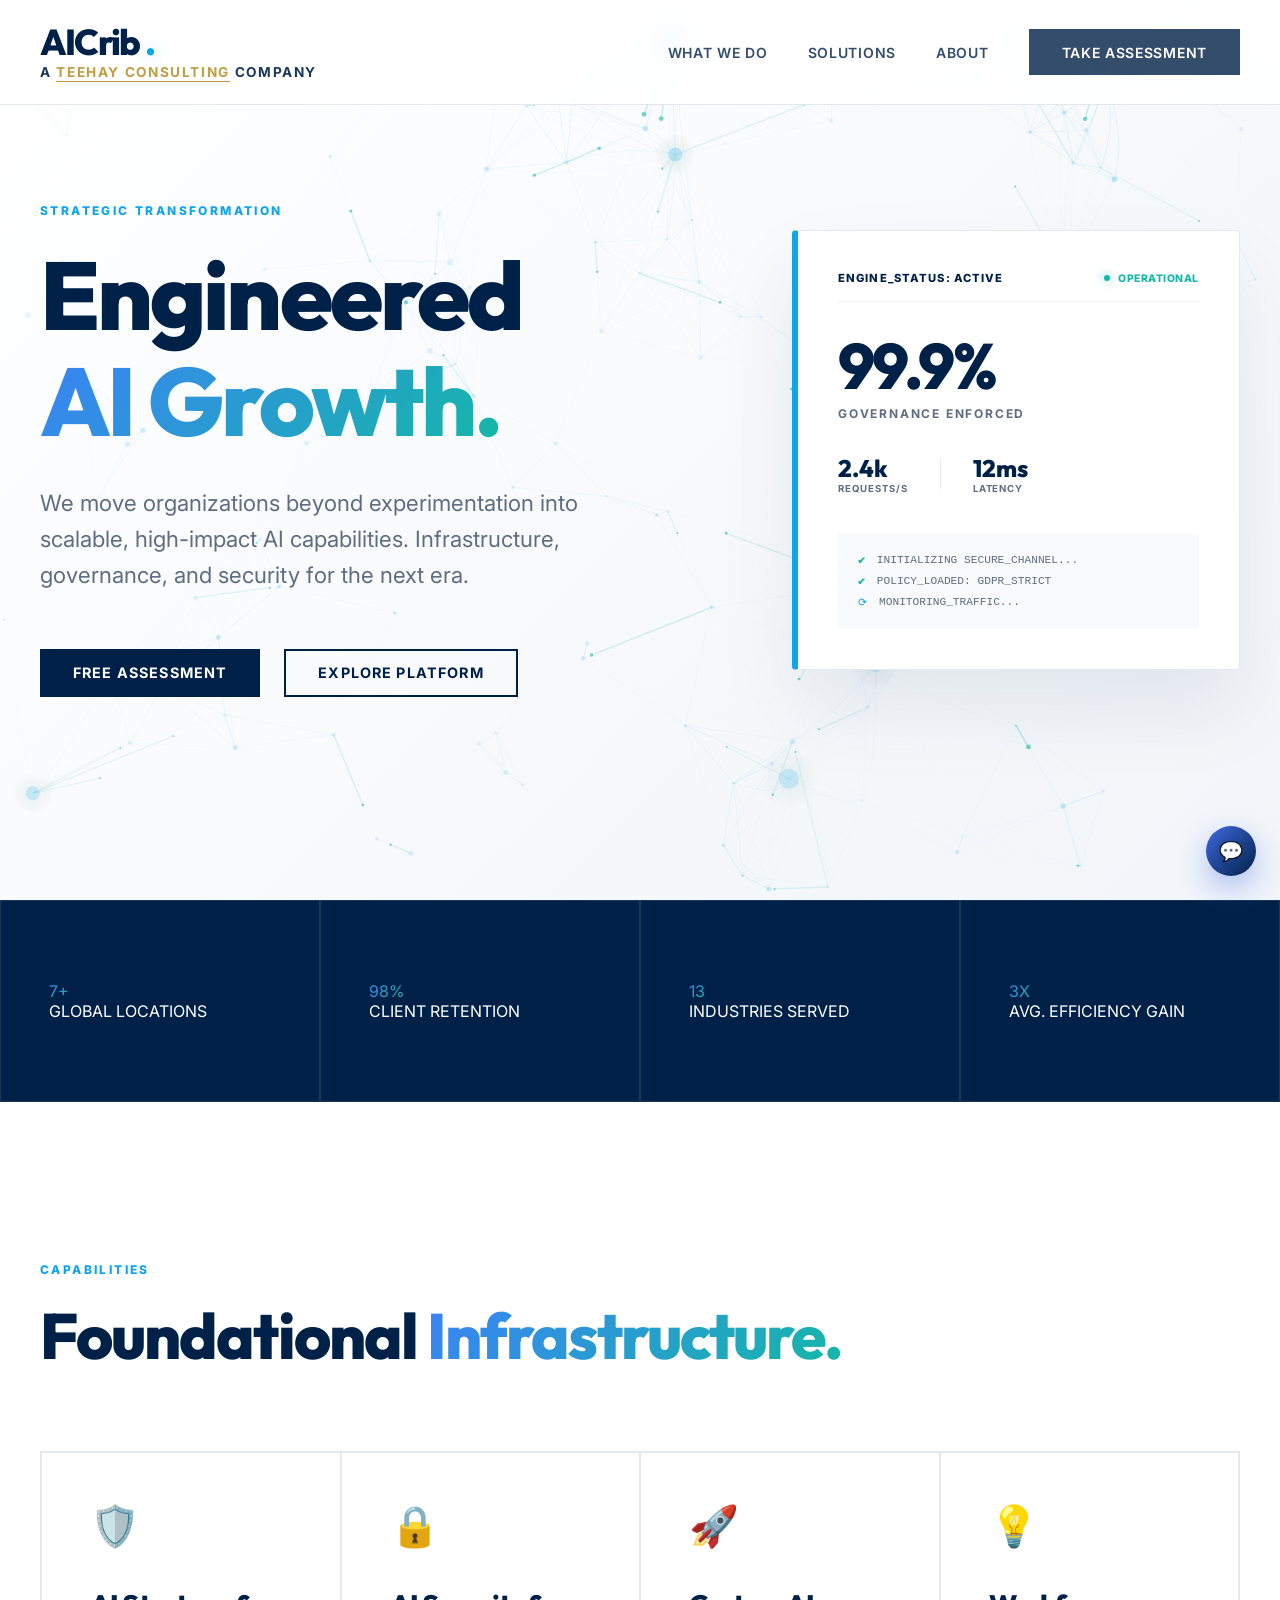
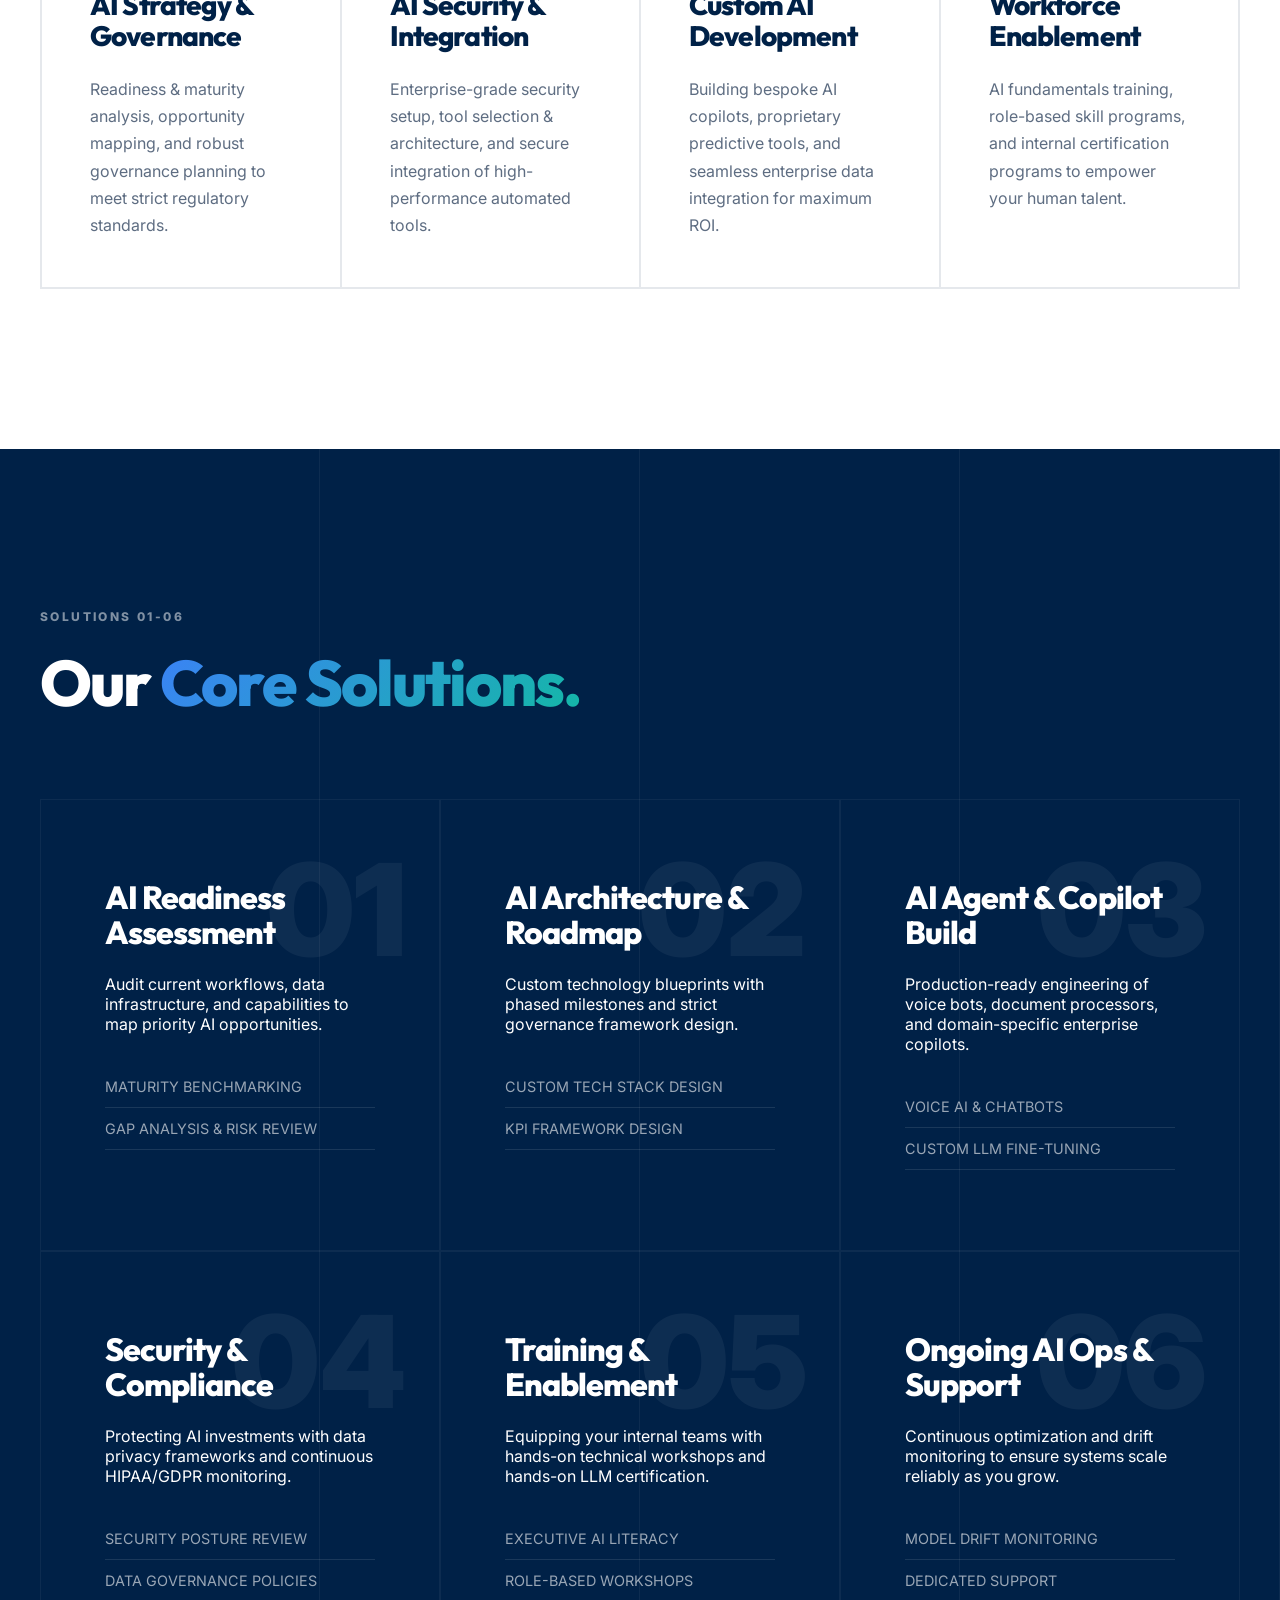
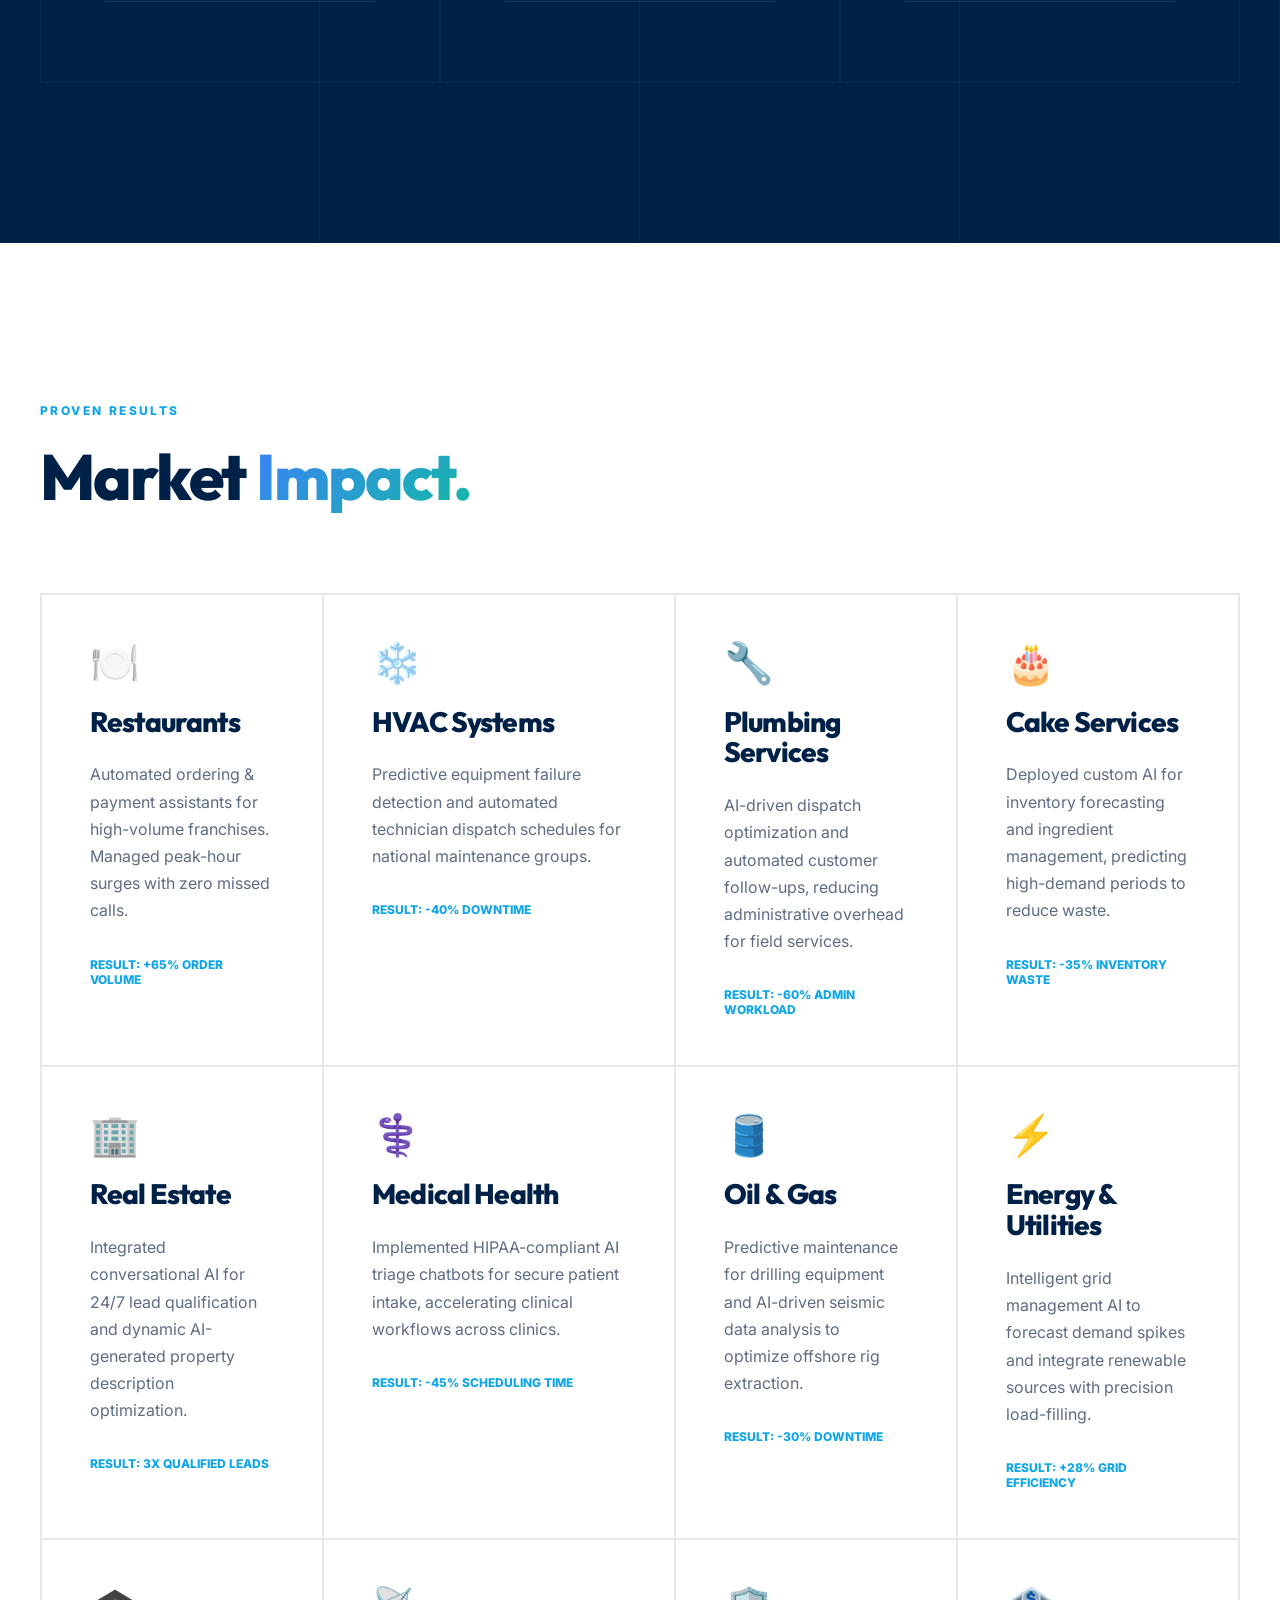
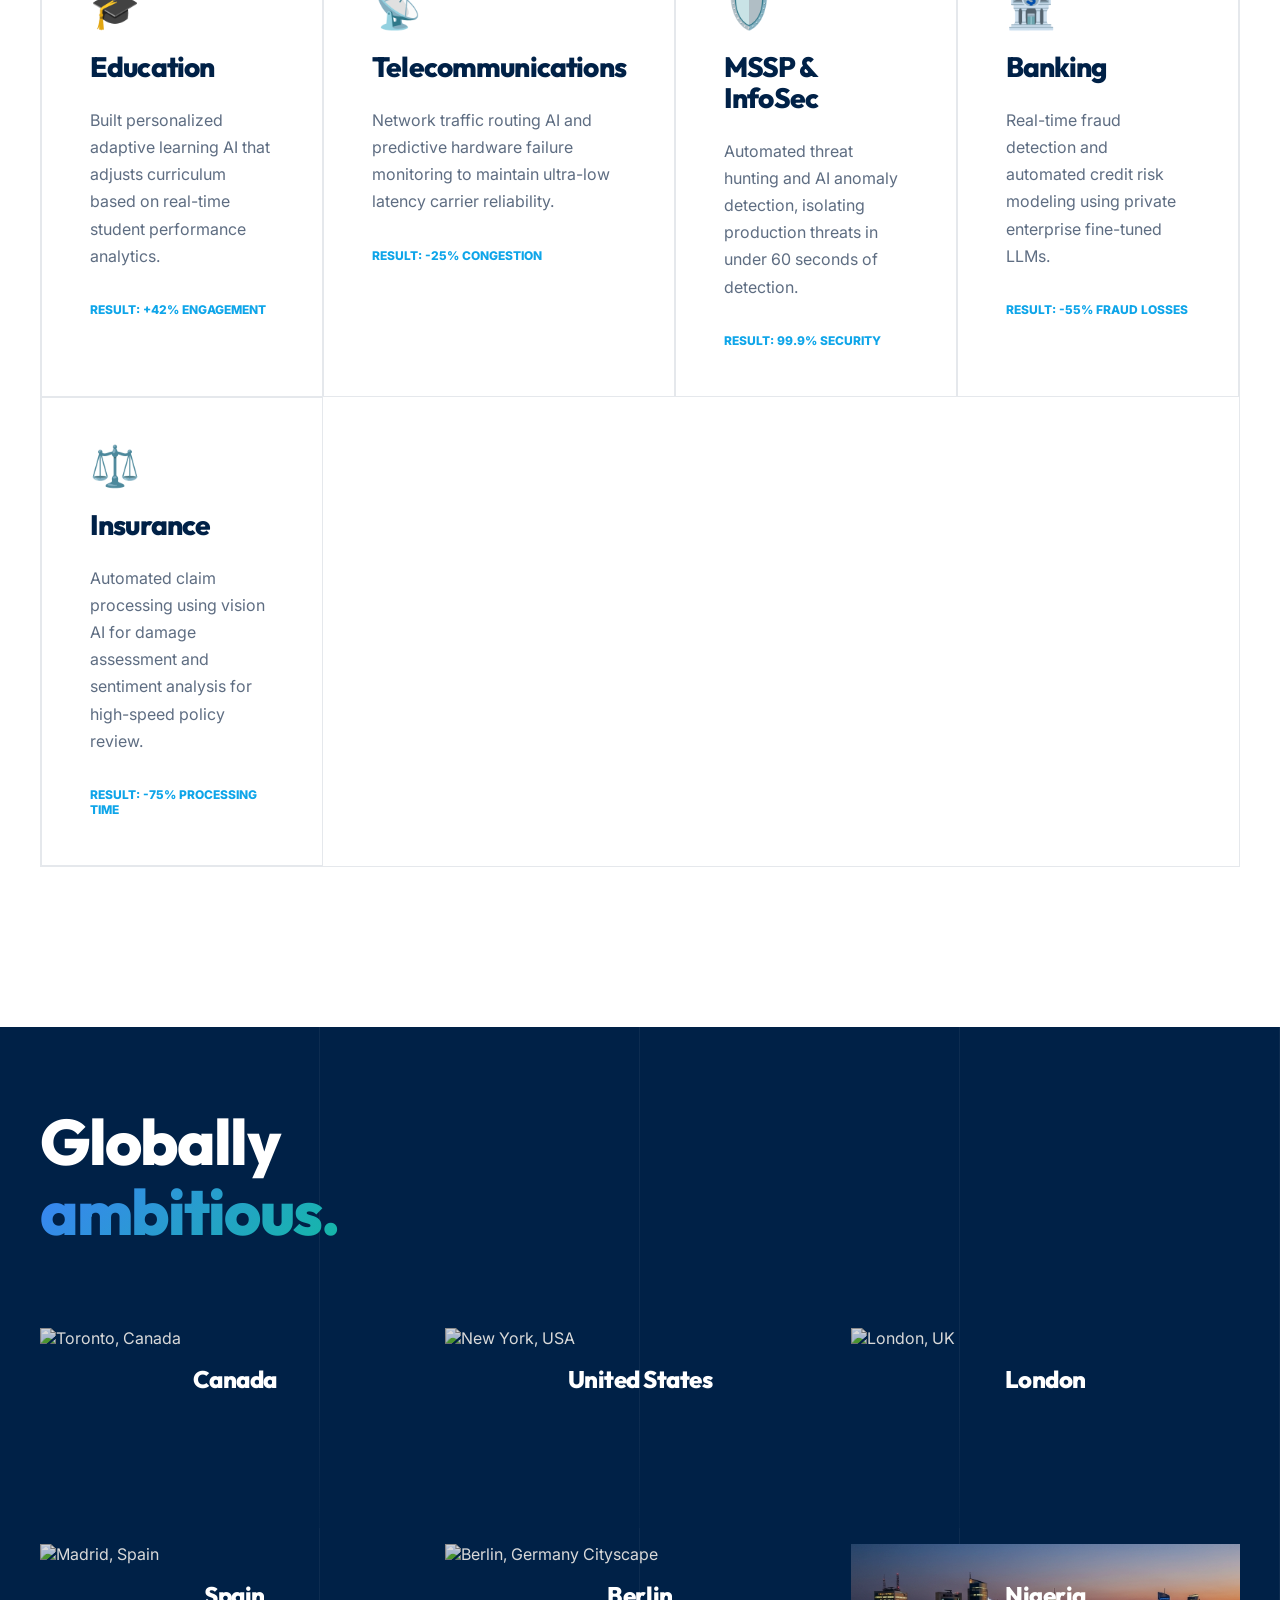
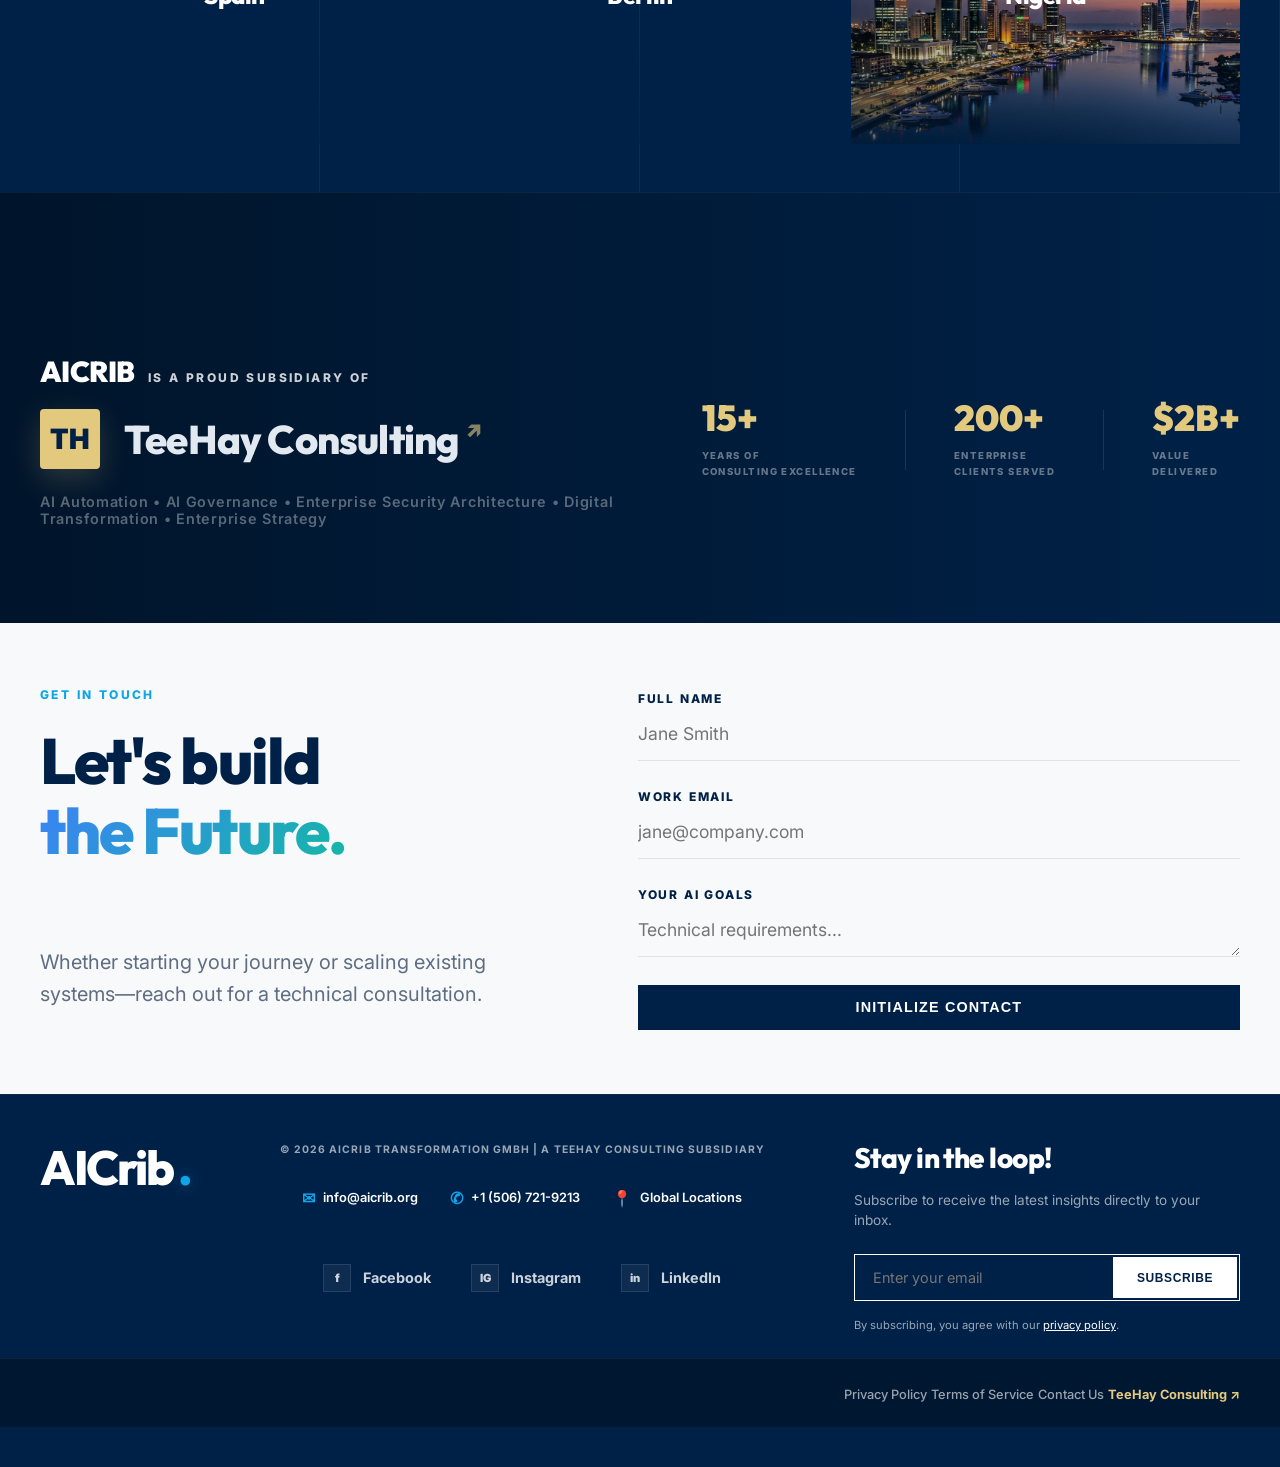
==== commit be3186fb: "Rebrand AiCrib to AICrib, fix forms to stay on page via AJAX" ====
--- a/index.html
+++ b/index.html
@@ -3,8 +3,8 @@
 <head>
     <meta charset="UTF-8">
     <meta name="viewport" content="width=device-width, initial-scale=1.0">
-    <meta name="description" content="AiCrib - Strategic AI Transformation for forward-thinking organizations. Deep technical expertise, professional execution. A TeeHay Consulting company.">
-    <title>AiCrib | Strategic AI Transformation</title>
+    <meta name="description" content="AICrib - Strategic AI Transformation for forward-thinking organizations. Deep technical expertise, professional execution. A TeeHay Consulting company.">
+    <title>AICrib | Strategic AI Transformation</title>
     <link rel="preconnect" href="https://fonts.googleapis.com">
     <link rel="preconnect" href="https://fonts.gstatic.com" crossorigin>
     <link href="https://fonts.googleapis.com/css2?family=Outfit:wght@400;500;600;800&family=Inter:wght@400;500;600;700&display=swap" rel="stylesheet">
@@ -24,7 +24,7 @@
         <div class="nav-container">
             <div class="nav-brand">
                 <a href="#" class="logo">
-                    AiCrib<span class="dot">.</span>
+                    AICrib<span class="dot">.</span>
                 </a>
                 <a href="teehay.html" class="subsidiary-badge">
                     A <strong>TeeHay Consulting</strong> Company
@@ -426,9 +426,8 @@
                         <!-- Disable CAPTCHA -->
                         <input type="hidden" name="_captcha" value="false">
                         <!-- Custom subject line -->
-                        <input type="hidden" name="_subject" value="New AiCrib Contact Form Submission!">
-                        <!-- Redirect back to site after submit -->
-                        <input type="hidden" name="_next" value="https://aicrib.com/index.html">
+                        <input type="hidden" name="_subject" value="New AICrib Contact Form Submission!">
+
 
                         <div class="form-group">
                             <label>FULL NAME</label>
@@ -454,7 +453,7 @@
             <!-- Left: Brand -->
             <div class="footer-brand">
                 <a href="#" class="logo footer-logo">
-                    AiCrib<span class="dot">.</span>
+                    AICrib<span class="dot">.</span>
                 </a>
             </div>
 
@@ -477,15 +476,14 @@
             <div class="footer-newsletter">
                 <h4>Stay in the loop!</h4>
                 <p>Subscribe to receive the latest insights directly to your inbox.</p>
-                <form class="newsletter-form" action="https://formsubmit.co/tosin.aina84@gmail.com" method="POST">
+                <form class="newsletter-form" id="newsletterForm" action="https://formsubmit.co/tosin.aina84@gmail.com" method="POST">
                     <!-- Anti-spam honeypot -->
                     <input type="text" name="_honey" style="display:none">
                     <!-- Disable CAPTCHA -->
                     <input type="hidden" name="_captcha" value="false">
                     <!-- Custom subject line -->
-                    <input type="hidden" name="_subject" value="New AiCrib Newsletter Subscriber!">
-                    <!-- Redirect back to site after submit -->
-                    <input type="hidden" name="_next" value="https://aicrib.com/index.html">
+                    <input type="hidden" name="_subject" value="New AICrib Newsletter Subscriber!">
+
                     <input type="email" name="Subscriber Email" placeholder="Enter your email" required>
                     <button type="submit">Subscribe</button>
                 </form>
@@ -526,7 +524,7 @@
             
             <div class="chatbot-messages" id="chatMessages">
                 <div class="message advisor-msg">
-                    Welcome to AiCrib. How can we assist you with your Enterprise AI strategy today?
+                    Welcome to AICrib. How can we assist you with your Enterprise AI strategy today?
                 </div>
             </div>
 
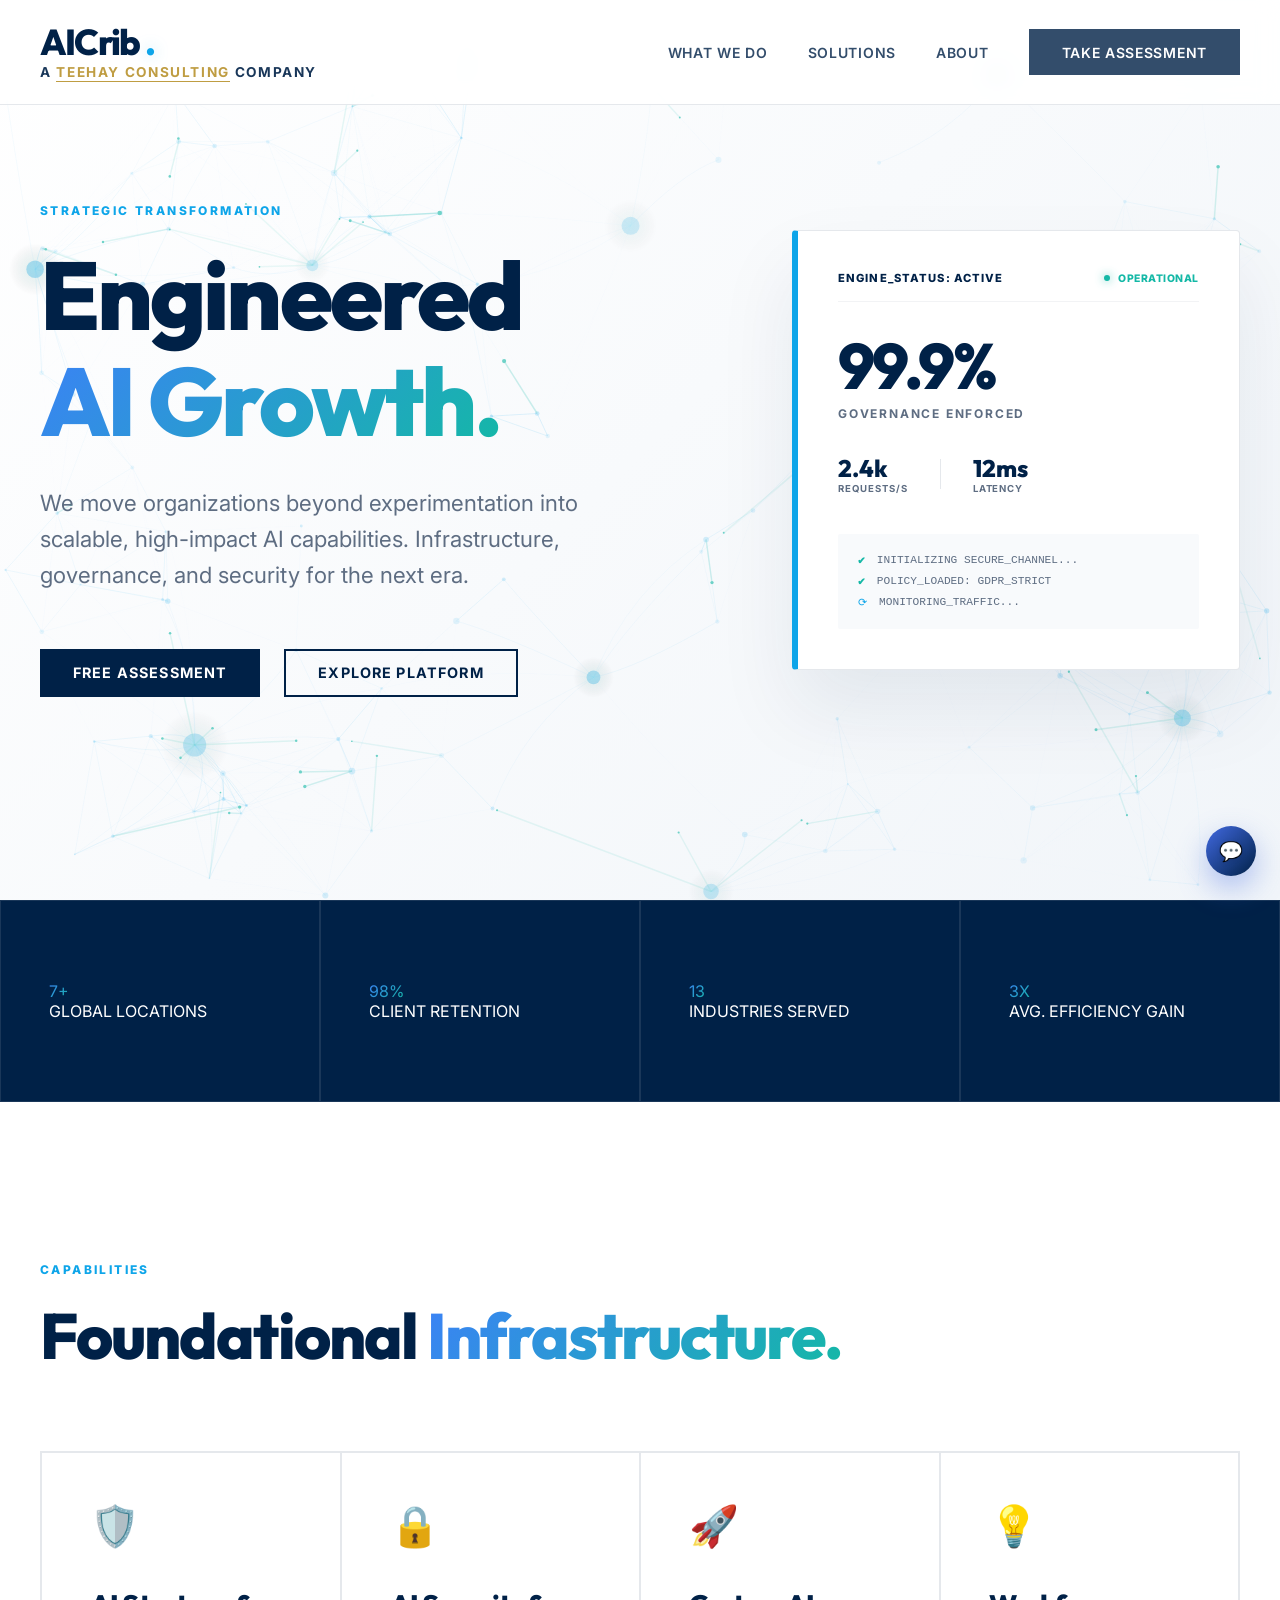
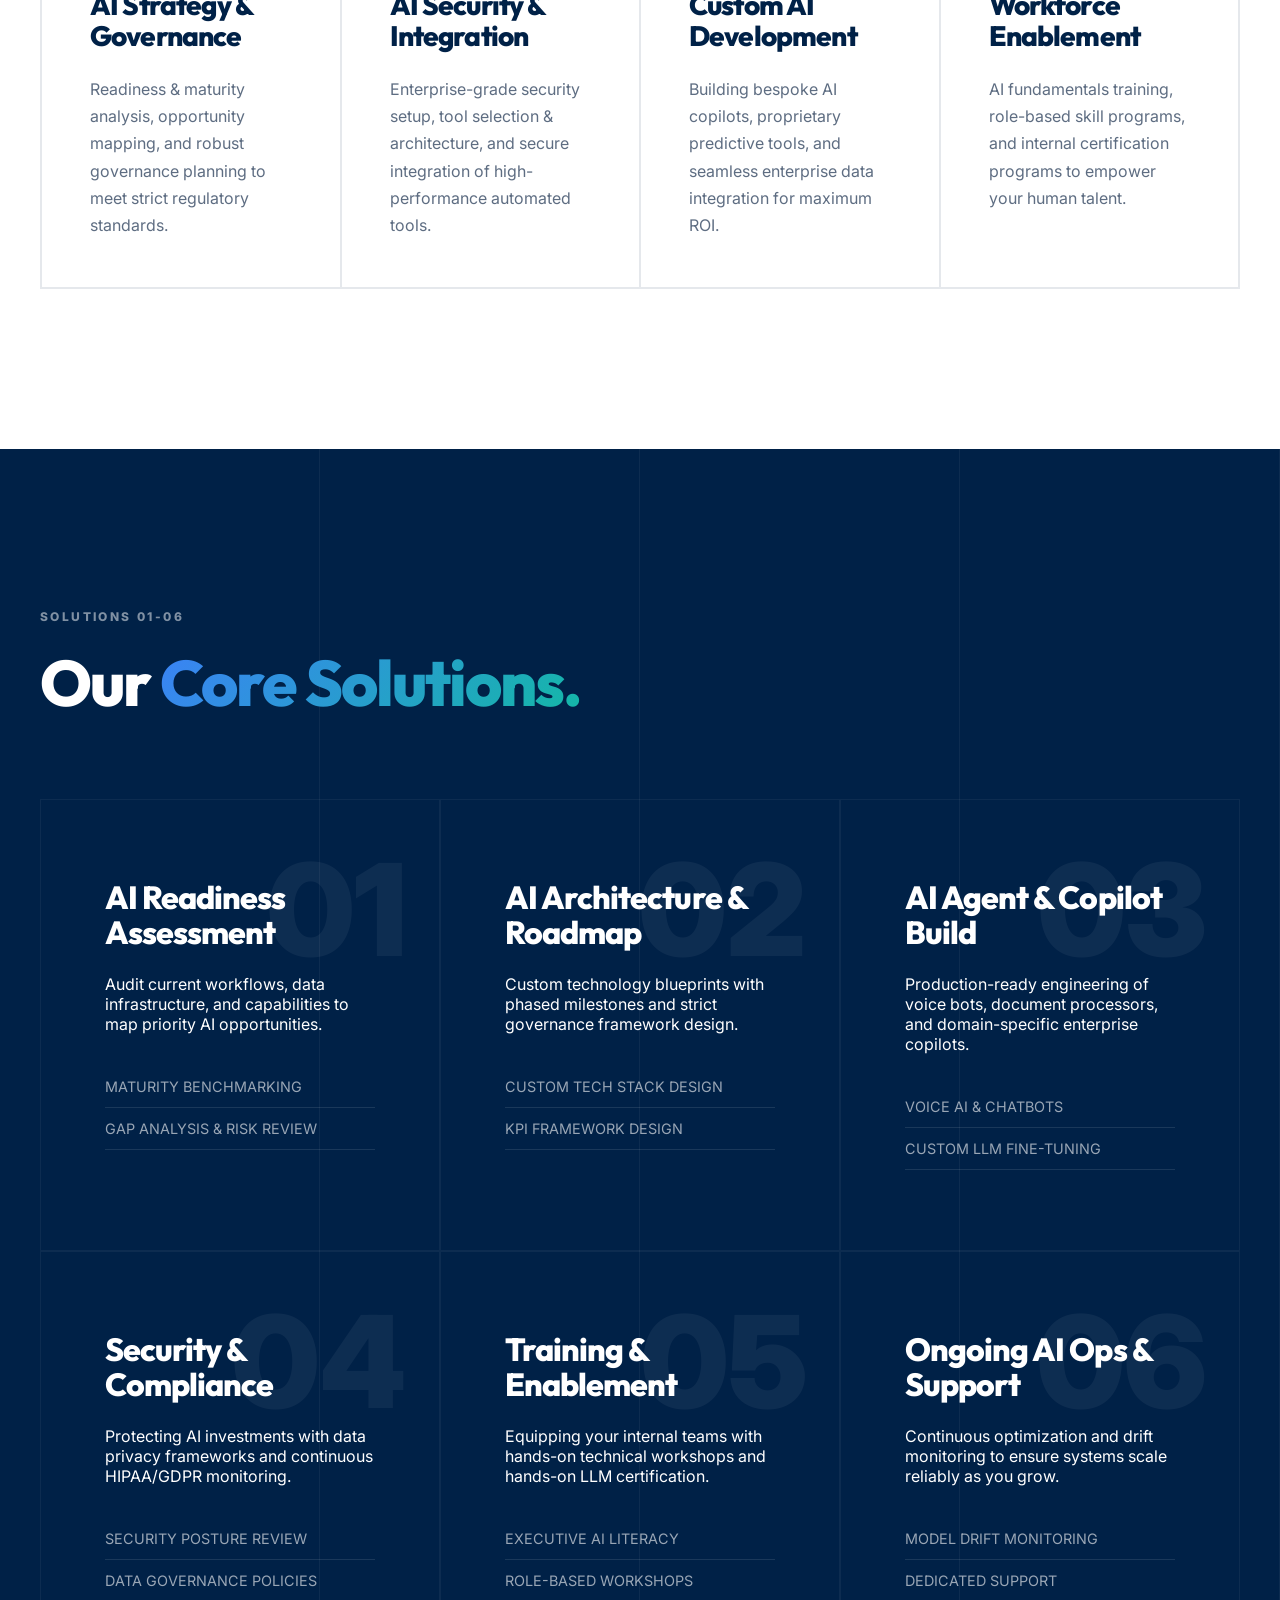
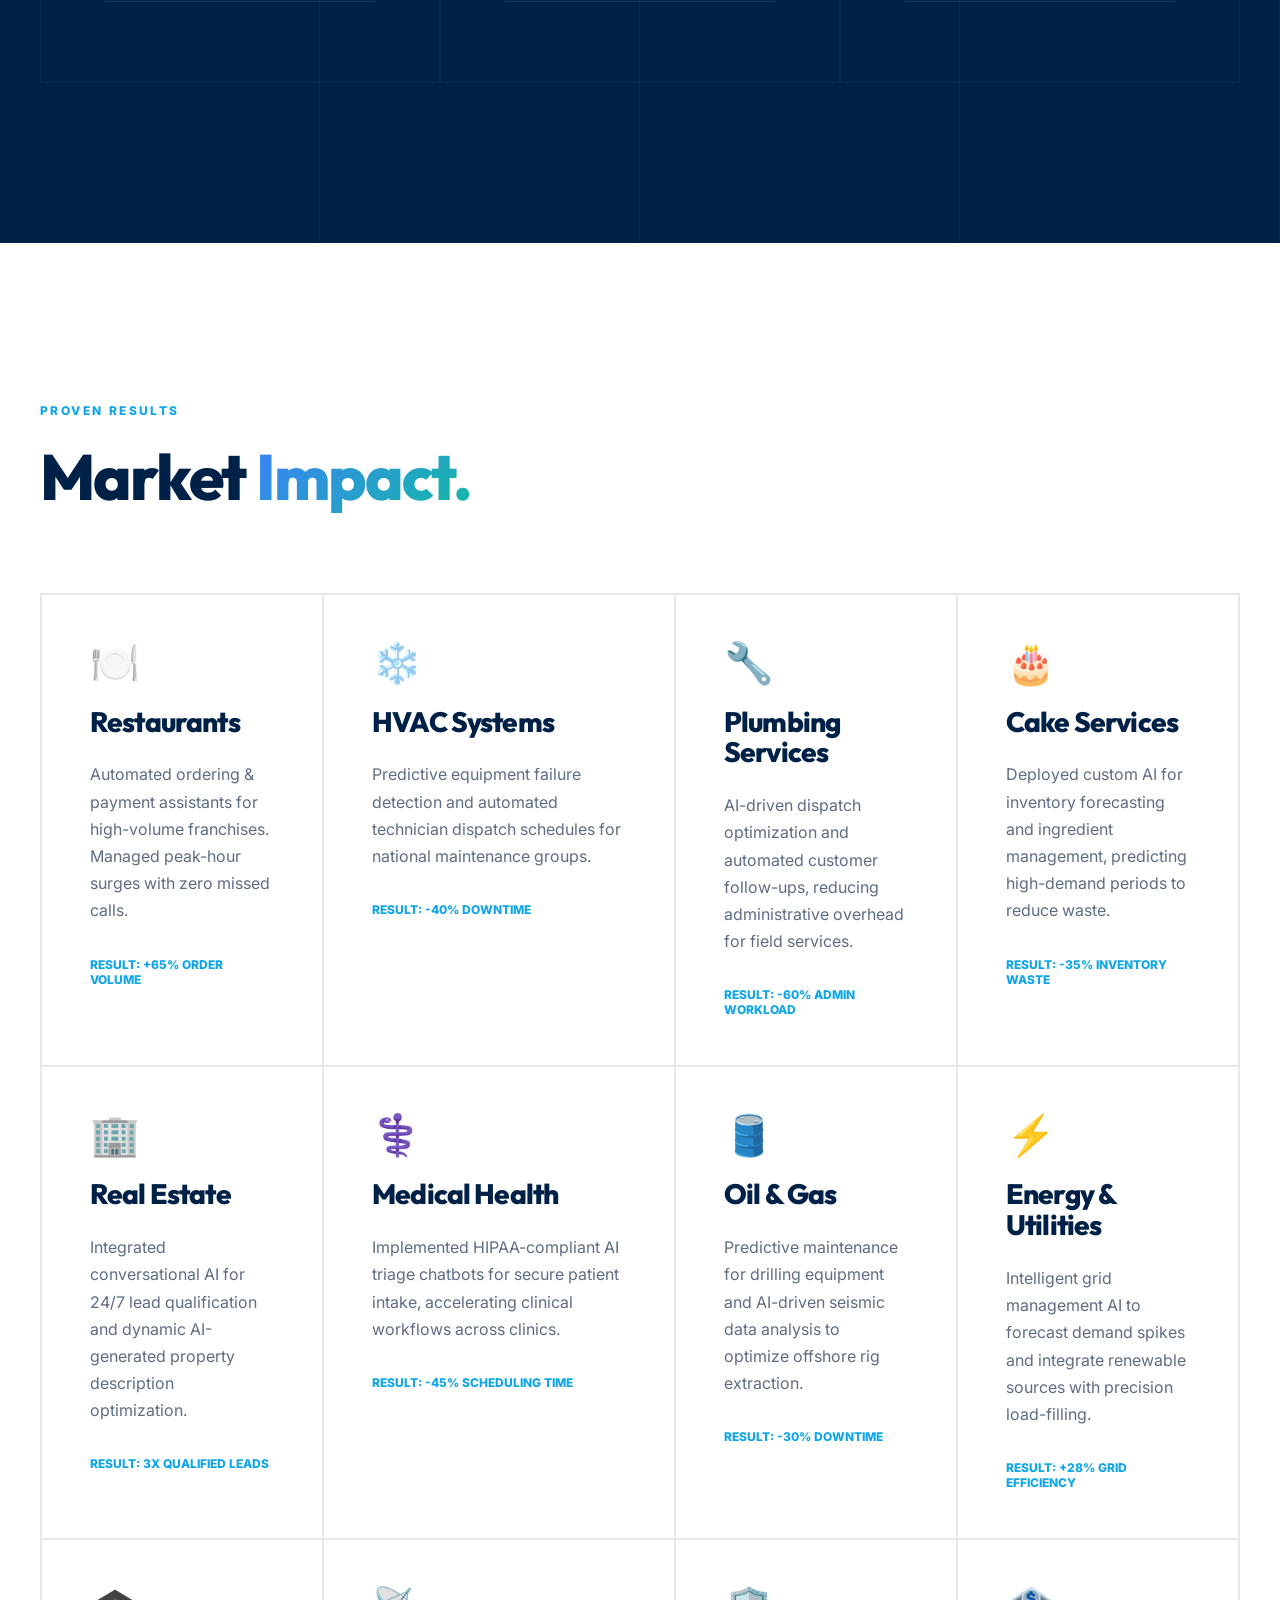
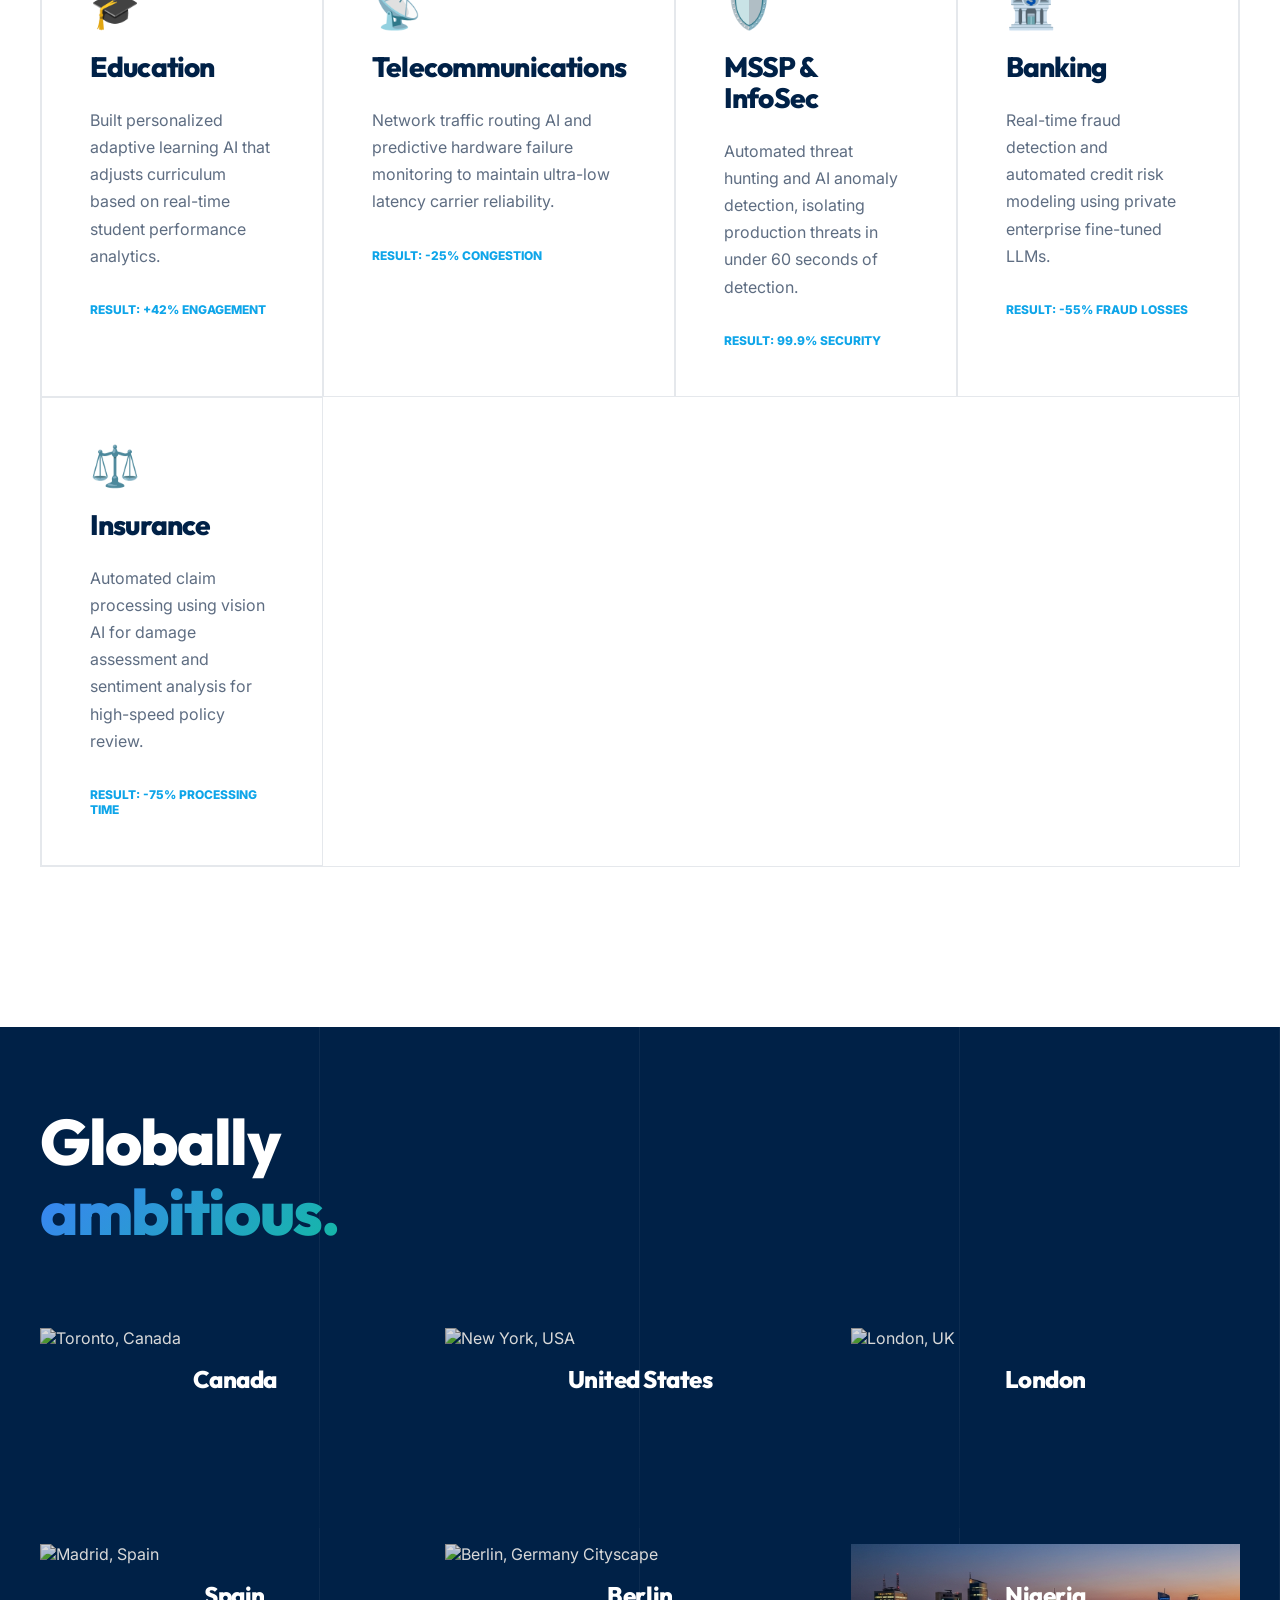
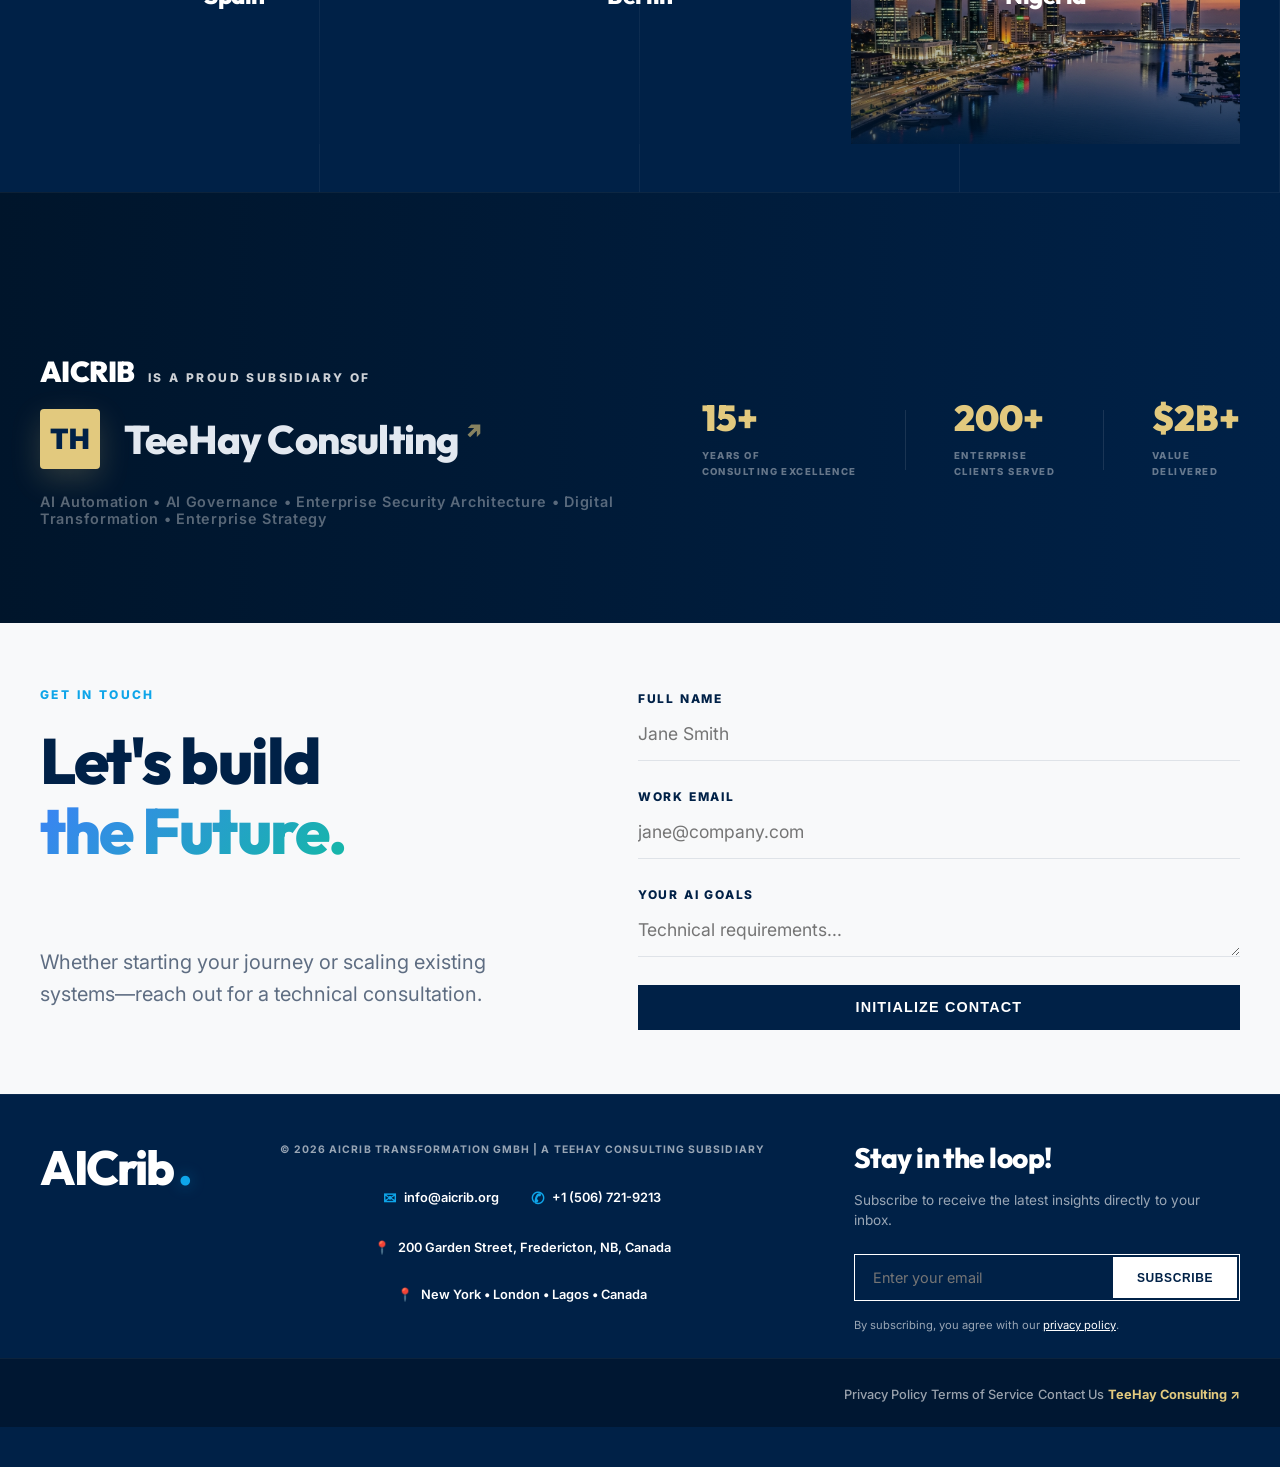
==== commit 6b358b8f: "Add privacy and terms pages, update contact info and remove unlinked social icons" ====
--- a/index.html
+++ b/index.html
@@ -463,13 +463,10 @@
                 <div class="contact-links">
                     <a href="mailto:info@aicrib.org"><span>✉</span> info@aicrib.org</a>
                     <a href="tel:+15067219213"><span>✆</span> +1 (506) 721-9213</a>
-                    <a href="#"><span>📍</span> Global Locations</a>
-                </div>
-                <div class="social-links-row">
-                    <a href="#" title="Facebook"><span class="social-icon-box">f</span> Facebook</a>
-                    <a href="#" title="Instagram"><span class="social-icon-box">IG</span> Instagram</a>
-                    <a href="#" title="LinkedIn"><span class="social-icon-box">in</span> LinkedIn</a>
-                </div>
+                    <span class="location-text"><span>📍</span> 200 Garden Street, Fredericton, NB, Canada</span>
+                    <span class="location-text"><span>📍</span> New York • London • Lagos • Canada</span>
+                </div>
+
             </div>
 
             <!-- Right: Newsletter -->
@@ -495,8 +492,8 @@
         <div class="footer-bottom-bar">
             <div class="container footer-bottom-inner">
                 <div class="f-legal-links">
-                    <a href="#">Privacy Policy</a>
-                    <a href="#">Terms of Service</a>
+                    <a href="privacy.html">Privacy Policy</a>
+                    <a href="terms.html">Terms of Service</a>
                     <a href="#contact">Contact Us</a>
                     <a href="teehay.html" class="f-parent-link">TeeHay Consulting ↗</a>
                 </div>
--- a/style.css
+++ b/style.css
@@ -1170,7 +1170,7 @@
     flex-wrap: wrap;
 }
 
-.contact-links a {
+.contact-links a, .contact-links span {
     color: white;
     text-decoration: none;
     font-size: 0.8rem;
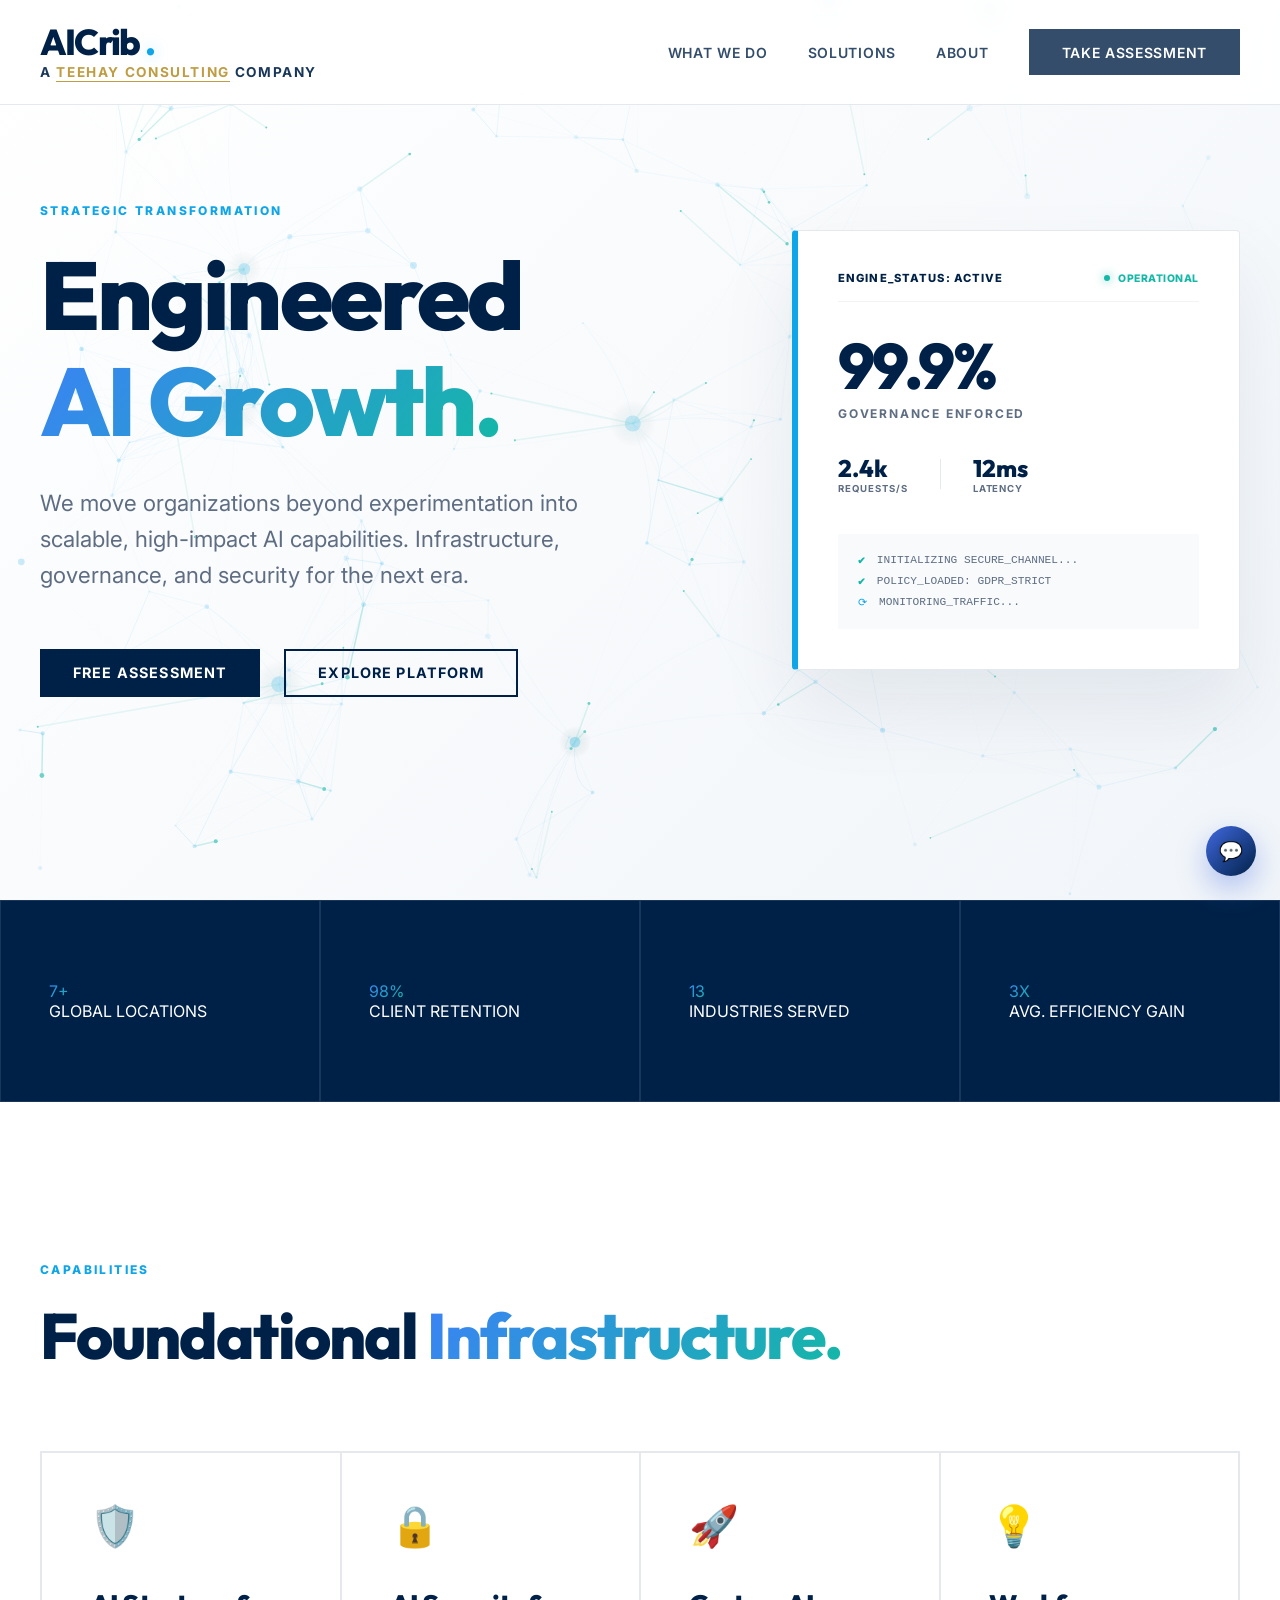
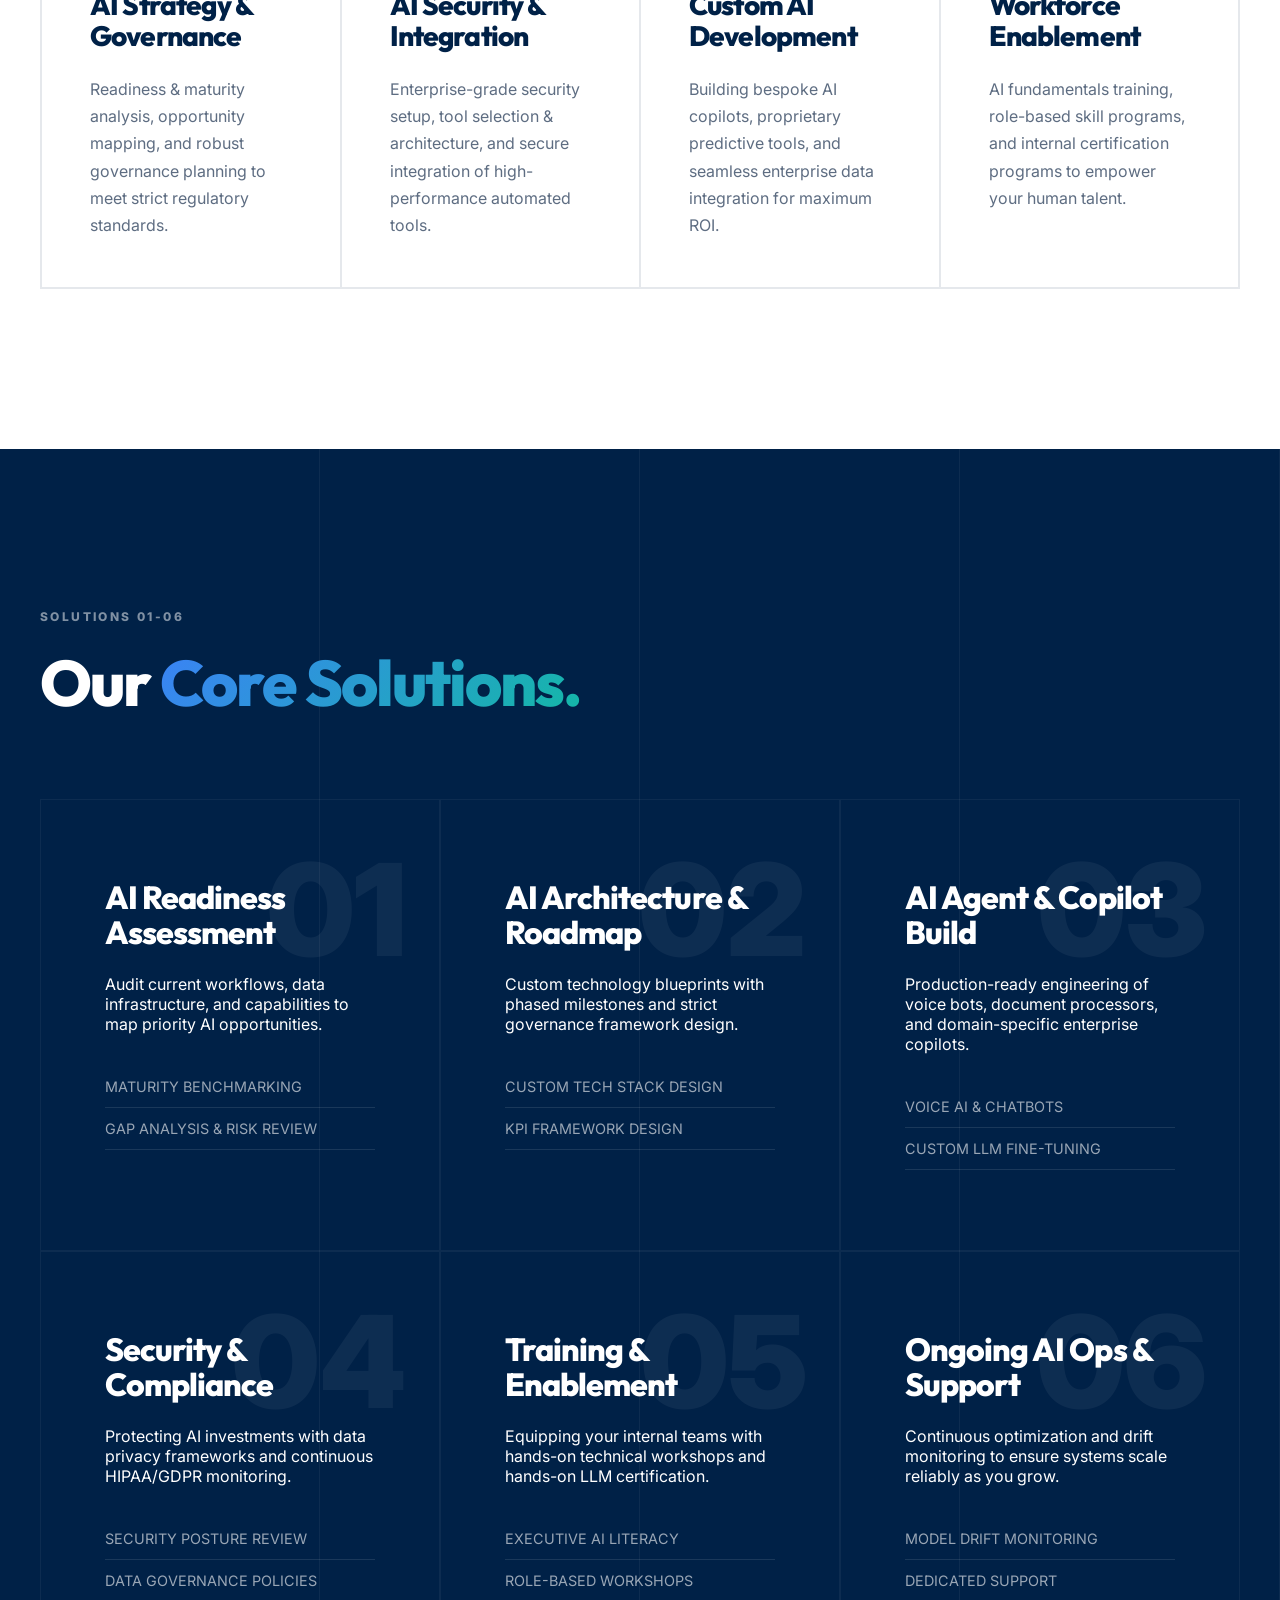
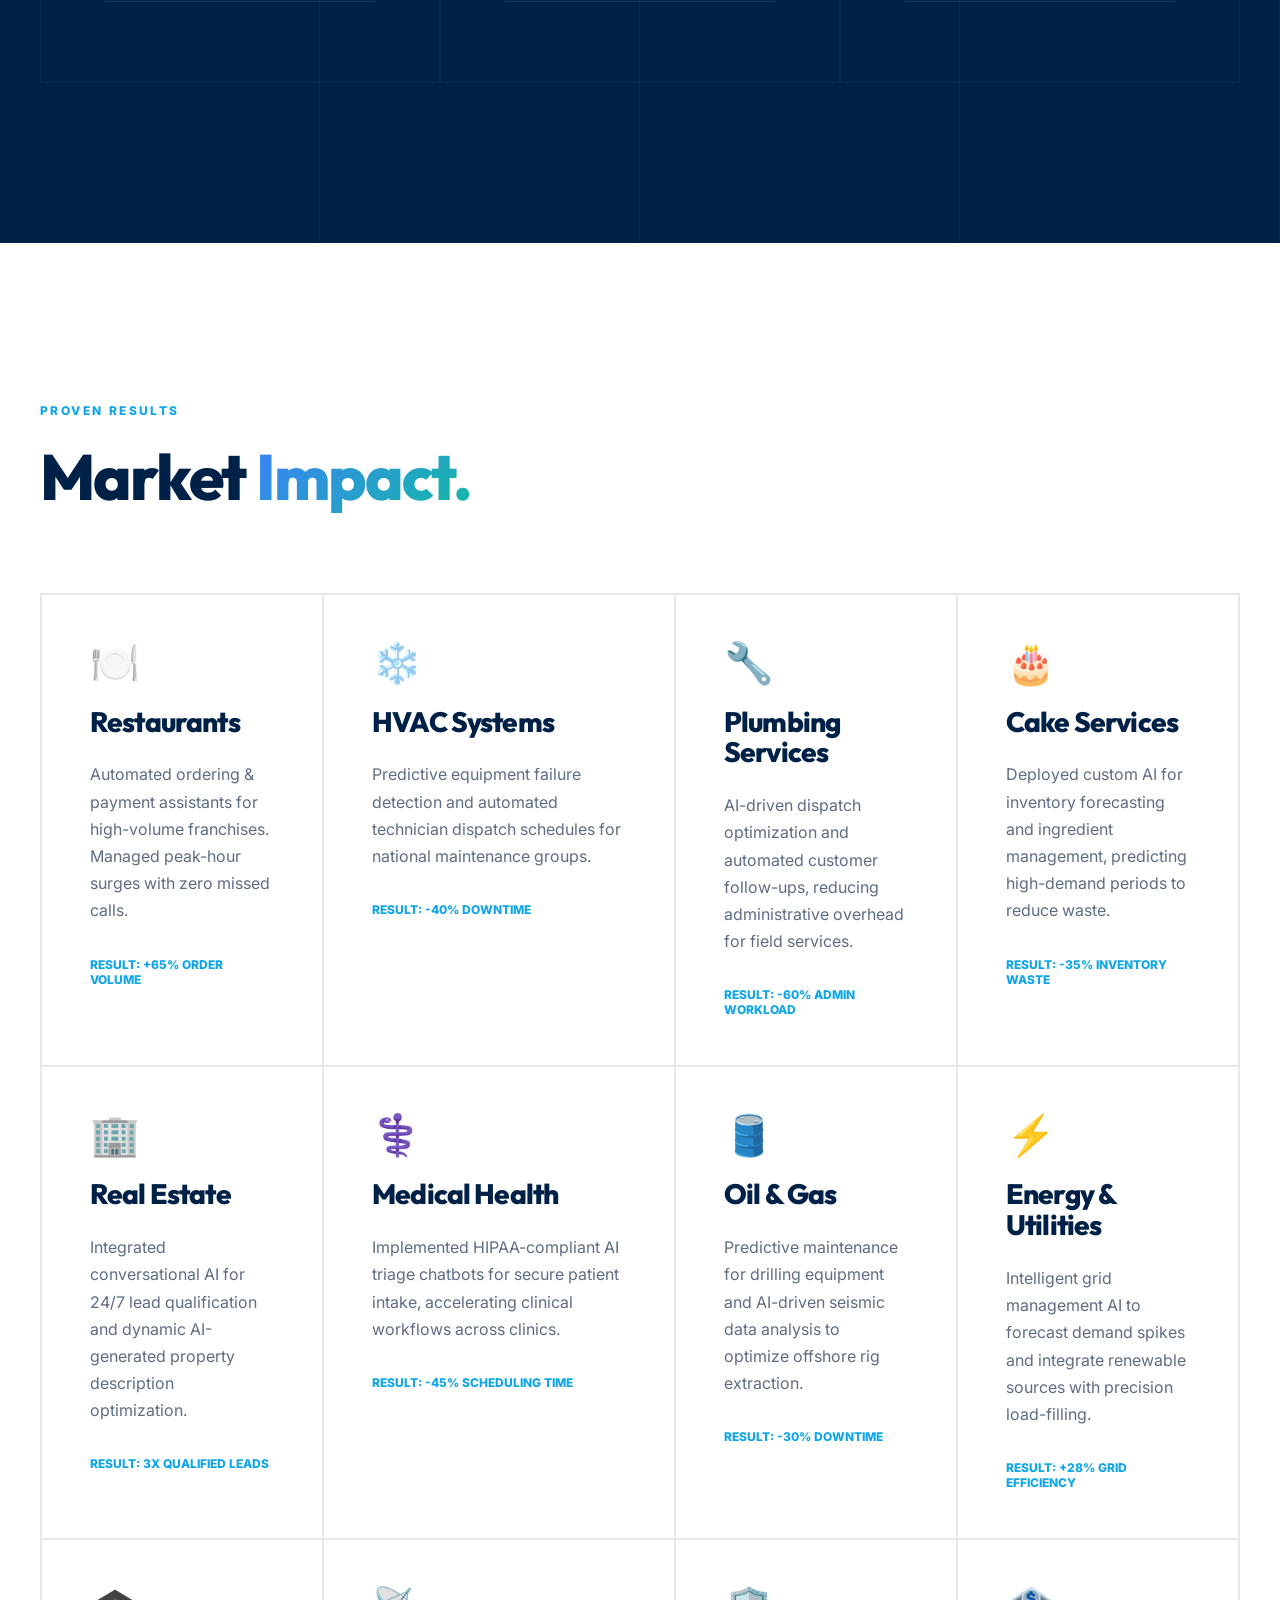
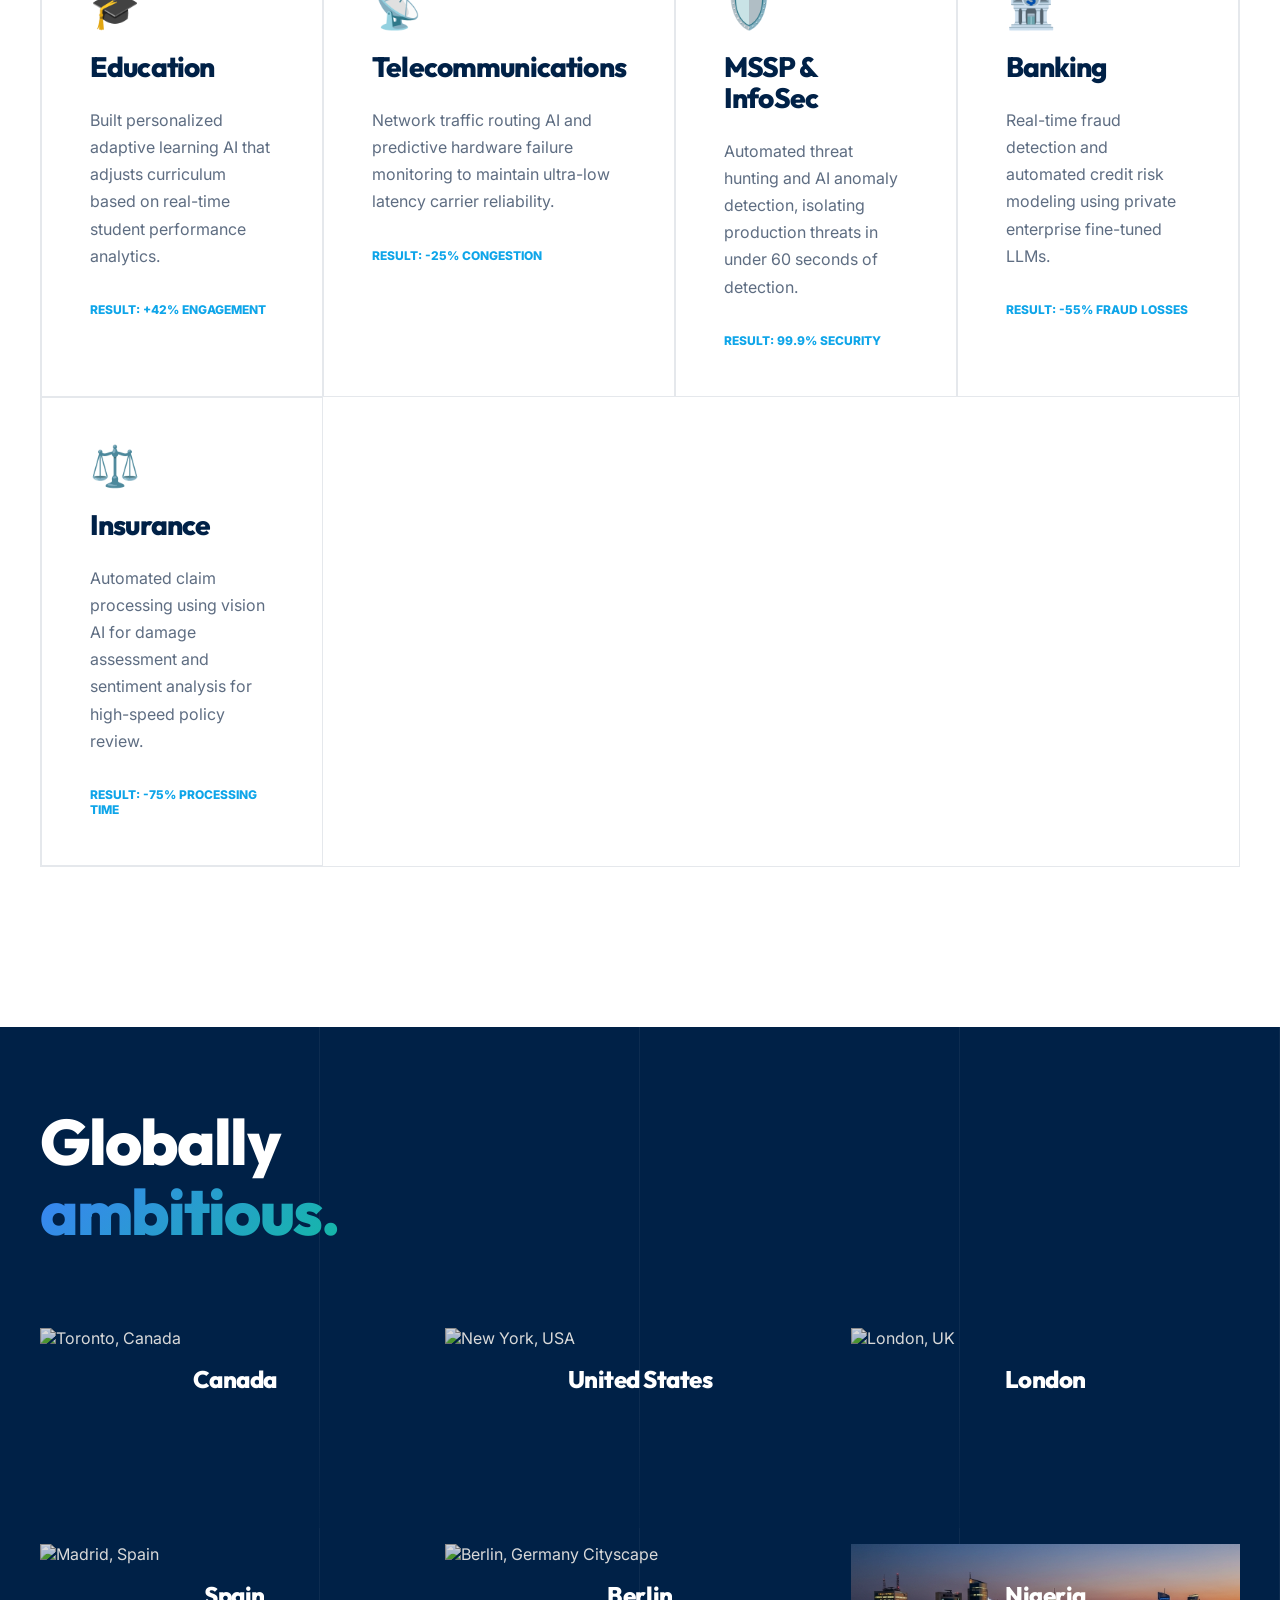
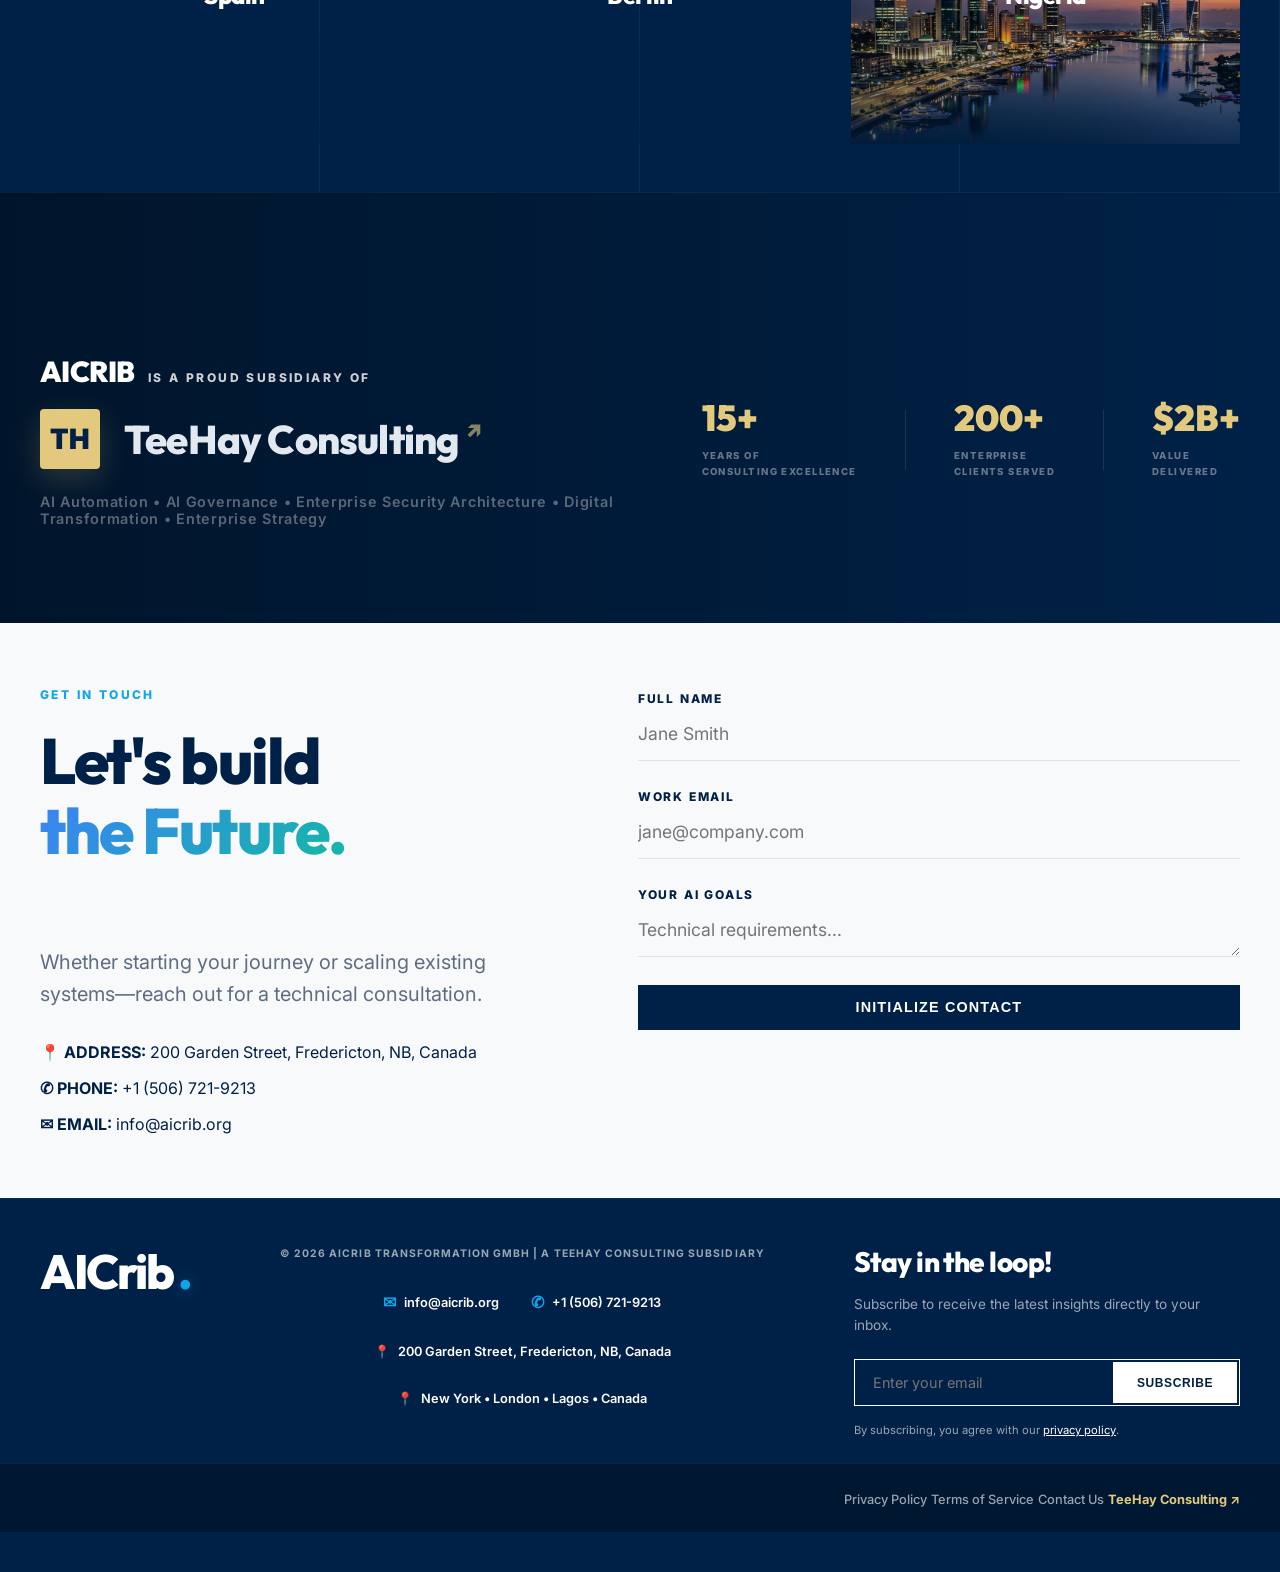
==== commit ec2fc9fc: "Link Contact Us to Google Maps and add address to contact section" ====
--- a/index.html
+++ b/index.html
@@ -417,7 +417,12 @@
                 <div class="contact-info">
                     <span class="diagonal-label fade-in-up">GET IN TOUCH</span>
                     <h2 class="section-title fade-in-up">Let's build <span class="text-gradient">the Future.</span></h2>
-                    <p style="color: var(--text-muted); font-size: 1.25rem; line-height: 1.6;">Whether starting your journey or scaling existing systems—reach out for a technical consultation.</p>
+                    <p style="color: var(--text-muted); font-size: 1.25rem; line-height: 1.6; margin-bottom: 2rem;">Whether starting your journey or scaling existing systems—reach out for a technical consultation.</p>
+                    <div class="contact-details-block" style="margin-top: 2rem;">
+                        <p style="margin-bottom: 1rem;"><strong>📍 ADDRESS:</strong> 200 Garden Street, Fredericton, NB, Canada</p>
+                        <p style="margin-bottom: 1rem;"><strong>✆ PHONE:</strong> +1 (506) 721-9213</p>
+                        <p><strong>✉ EMAIL:</strong> info@aicrib.org</p>
+                    </div>
                 </div>
                 <div class="contact-form-wrap fade-in-up delay-1">
                     <form class="contact-form" id="contactForm" action="https://formsubmit.co/tosin.aina84@gmail.com" method="POST">
@@ -494,7 +499,7 @@
                 <div class="f-legal-links">
                     <a href="privacy.html">Privacy Policy</a>
                     <a href="terms.html">Terms of Service</a>
-                    <a href="#contact">Contact Us</a>
+                    <a href="https://goo.gl/maps/Q6H4Z7Qz5k7Z5Z5Z5" target="_blank">Contact Us</a>
                     <a href="teehay.html" class="f-parent-link">TeeHay Consulting ↗</a>
                 </div>
             </div>
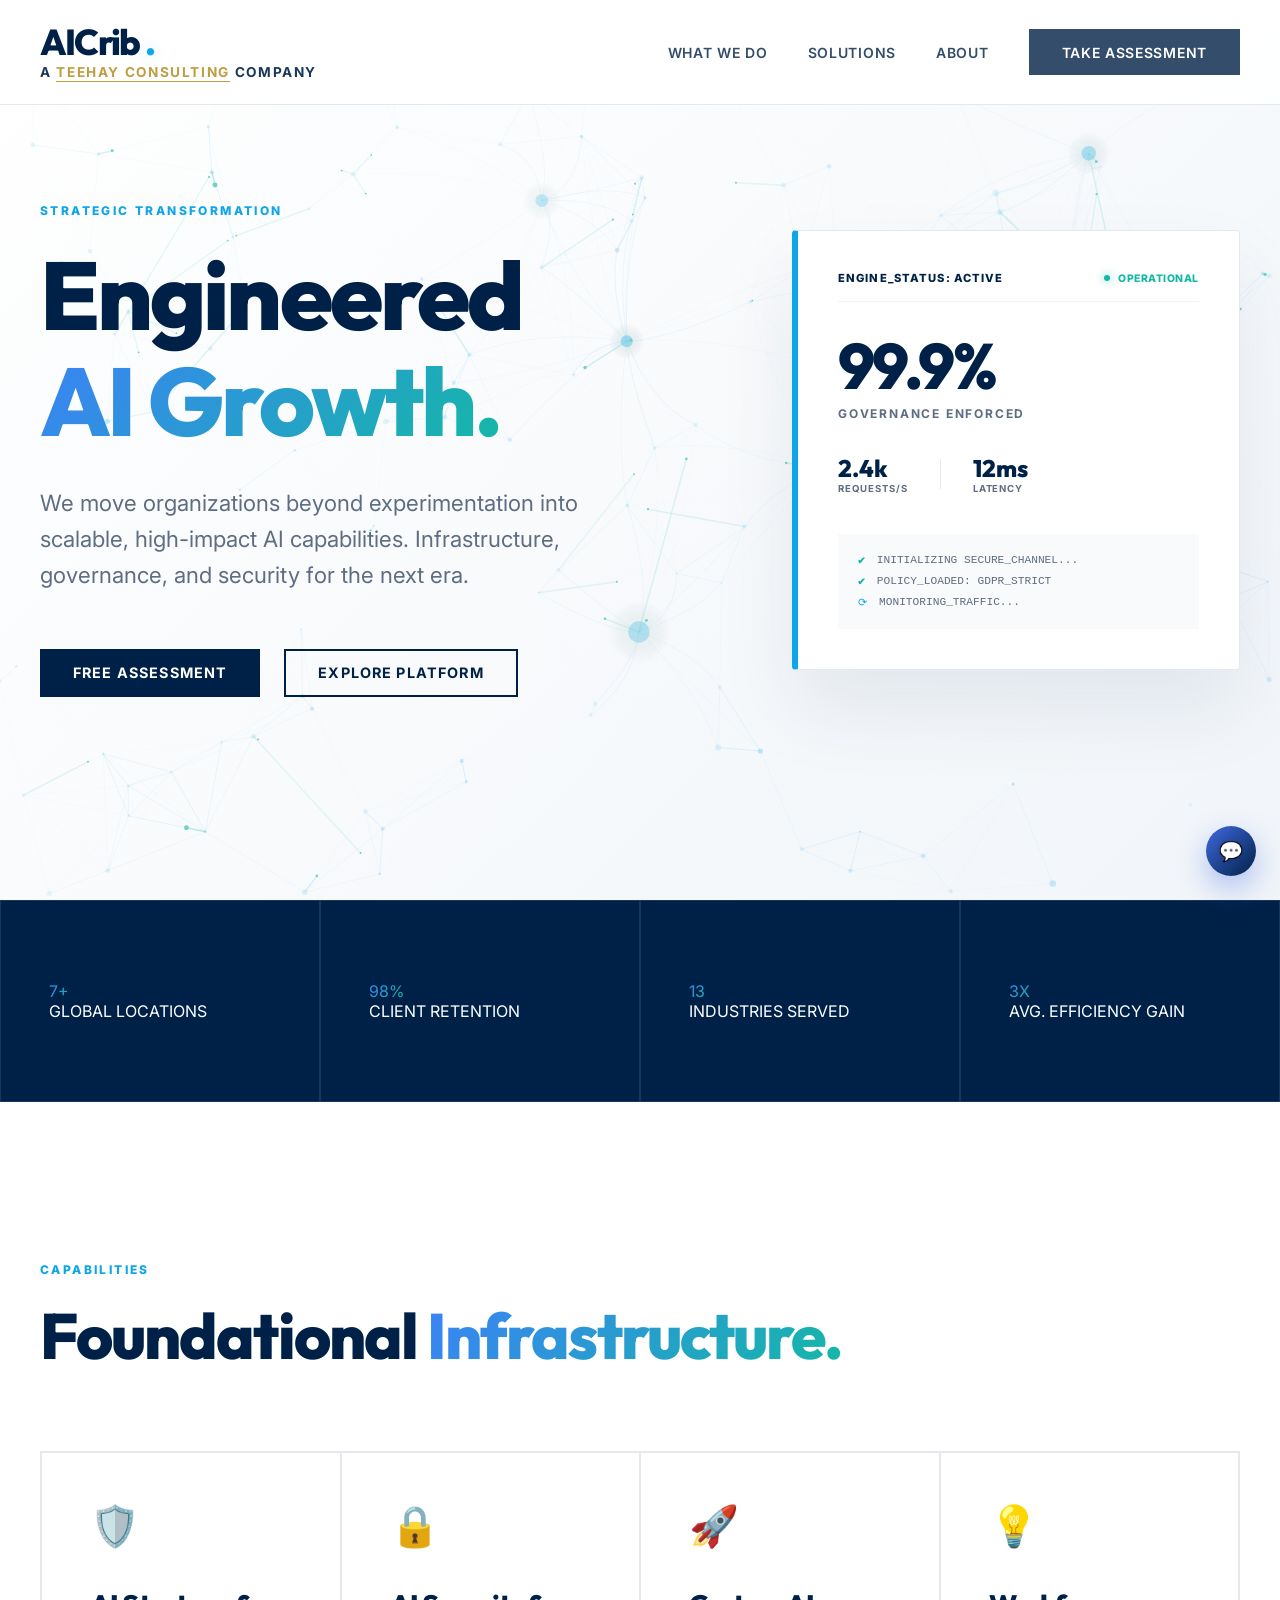
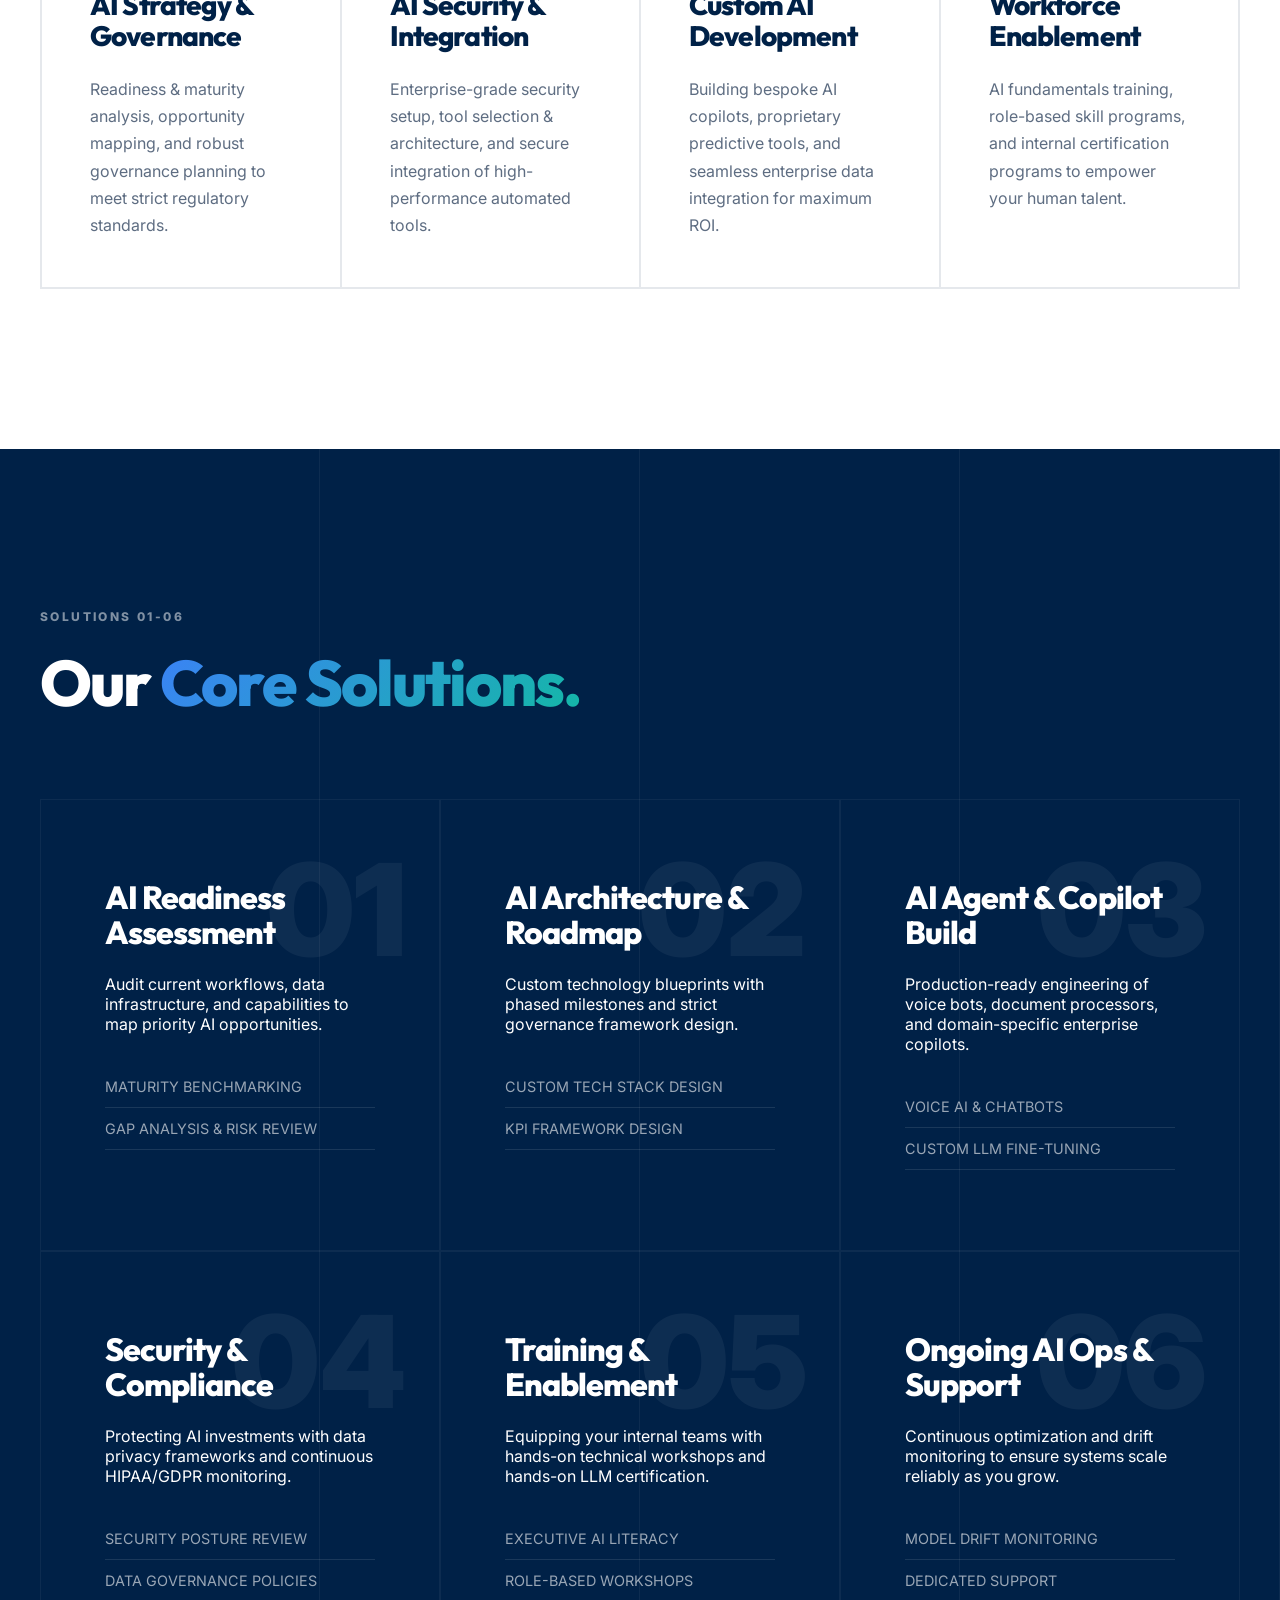
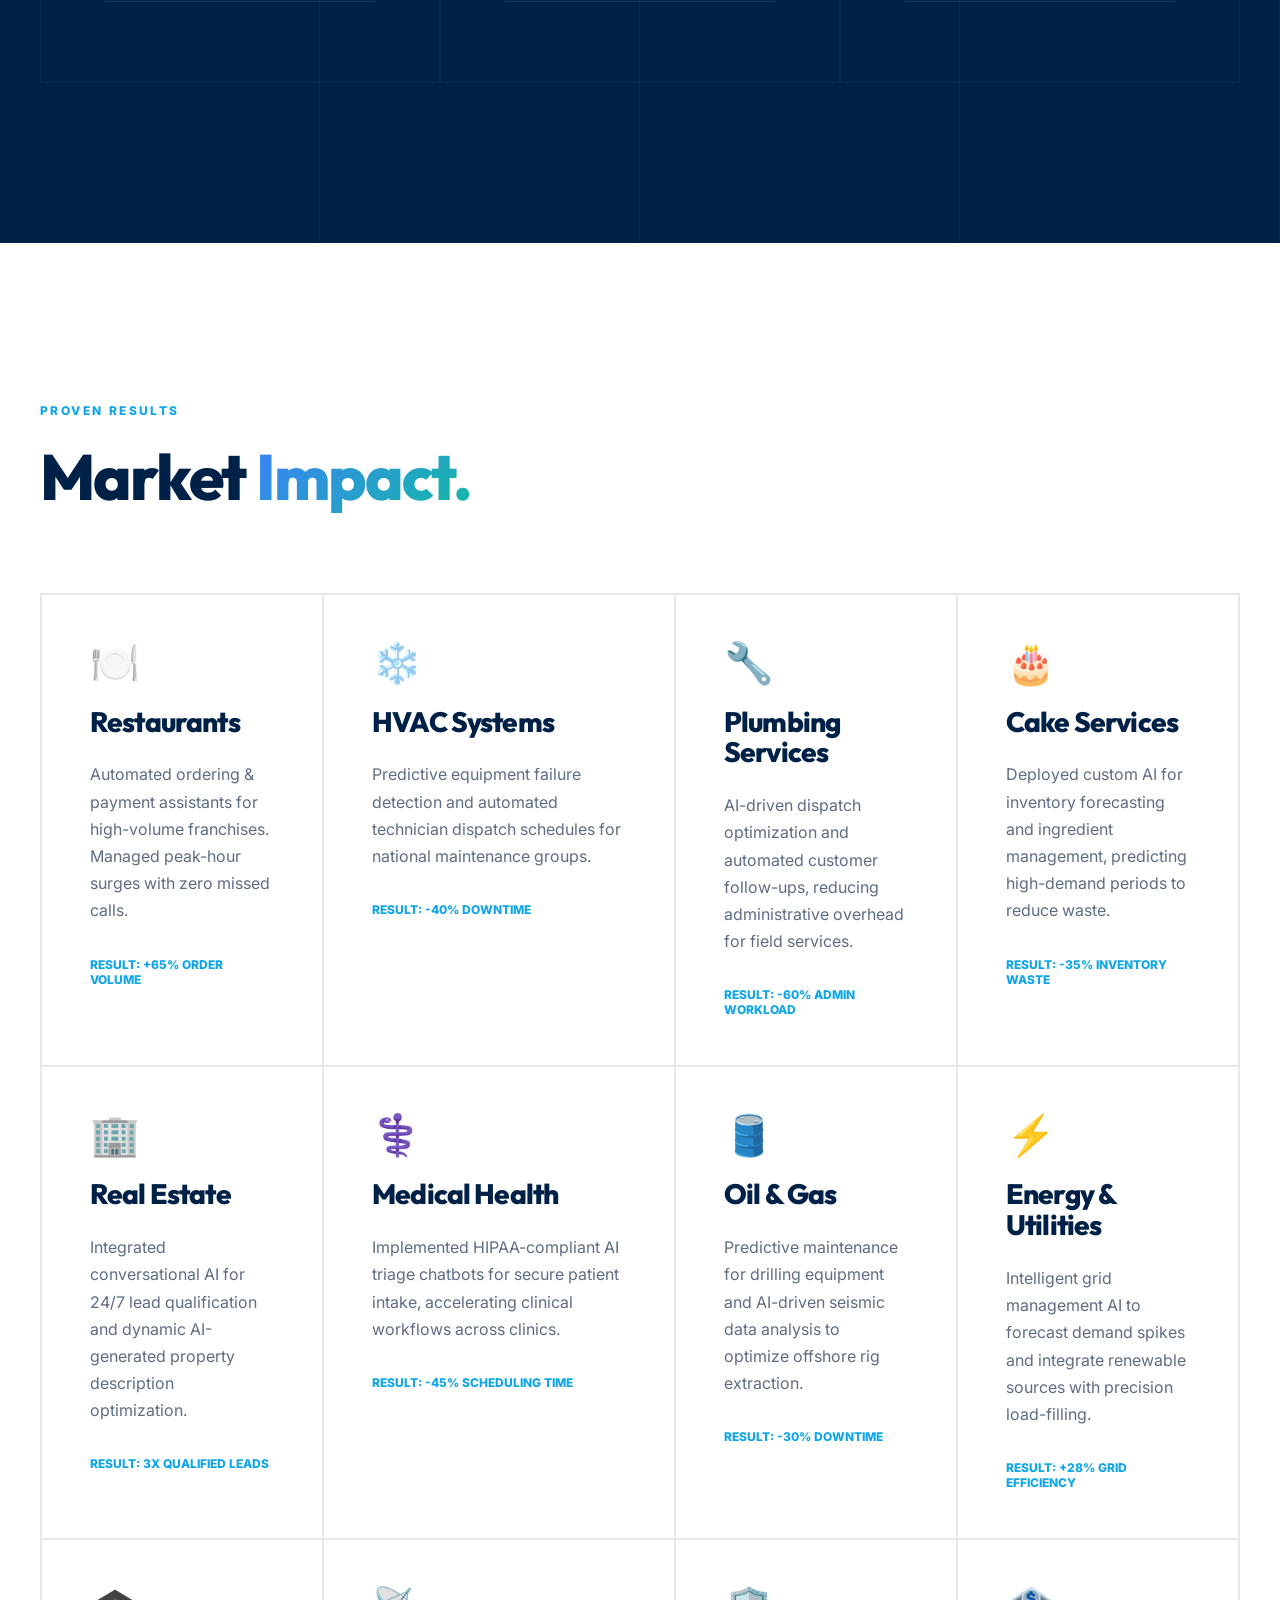
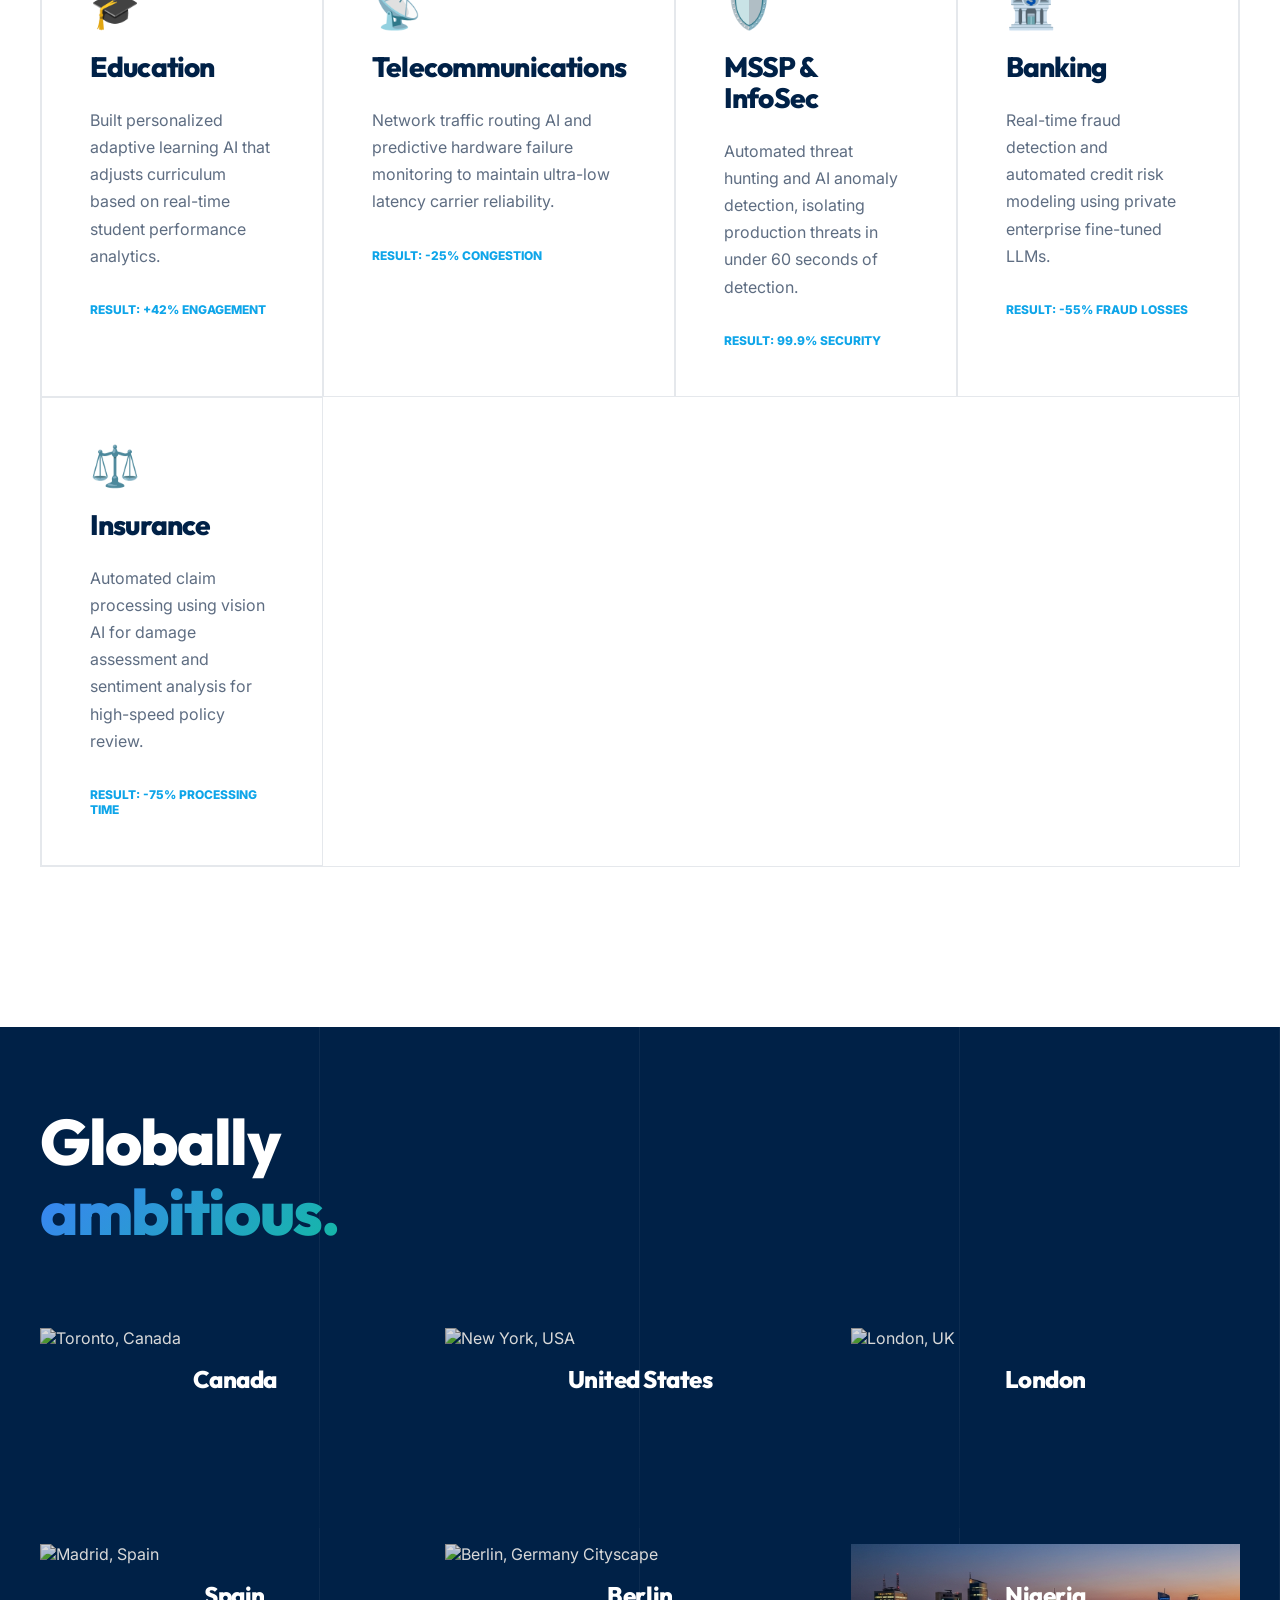
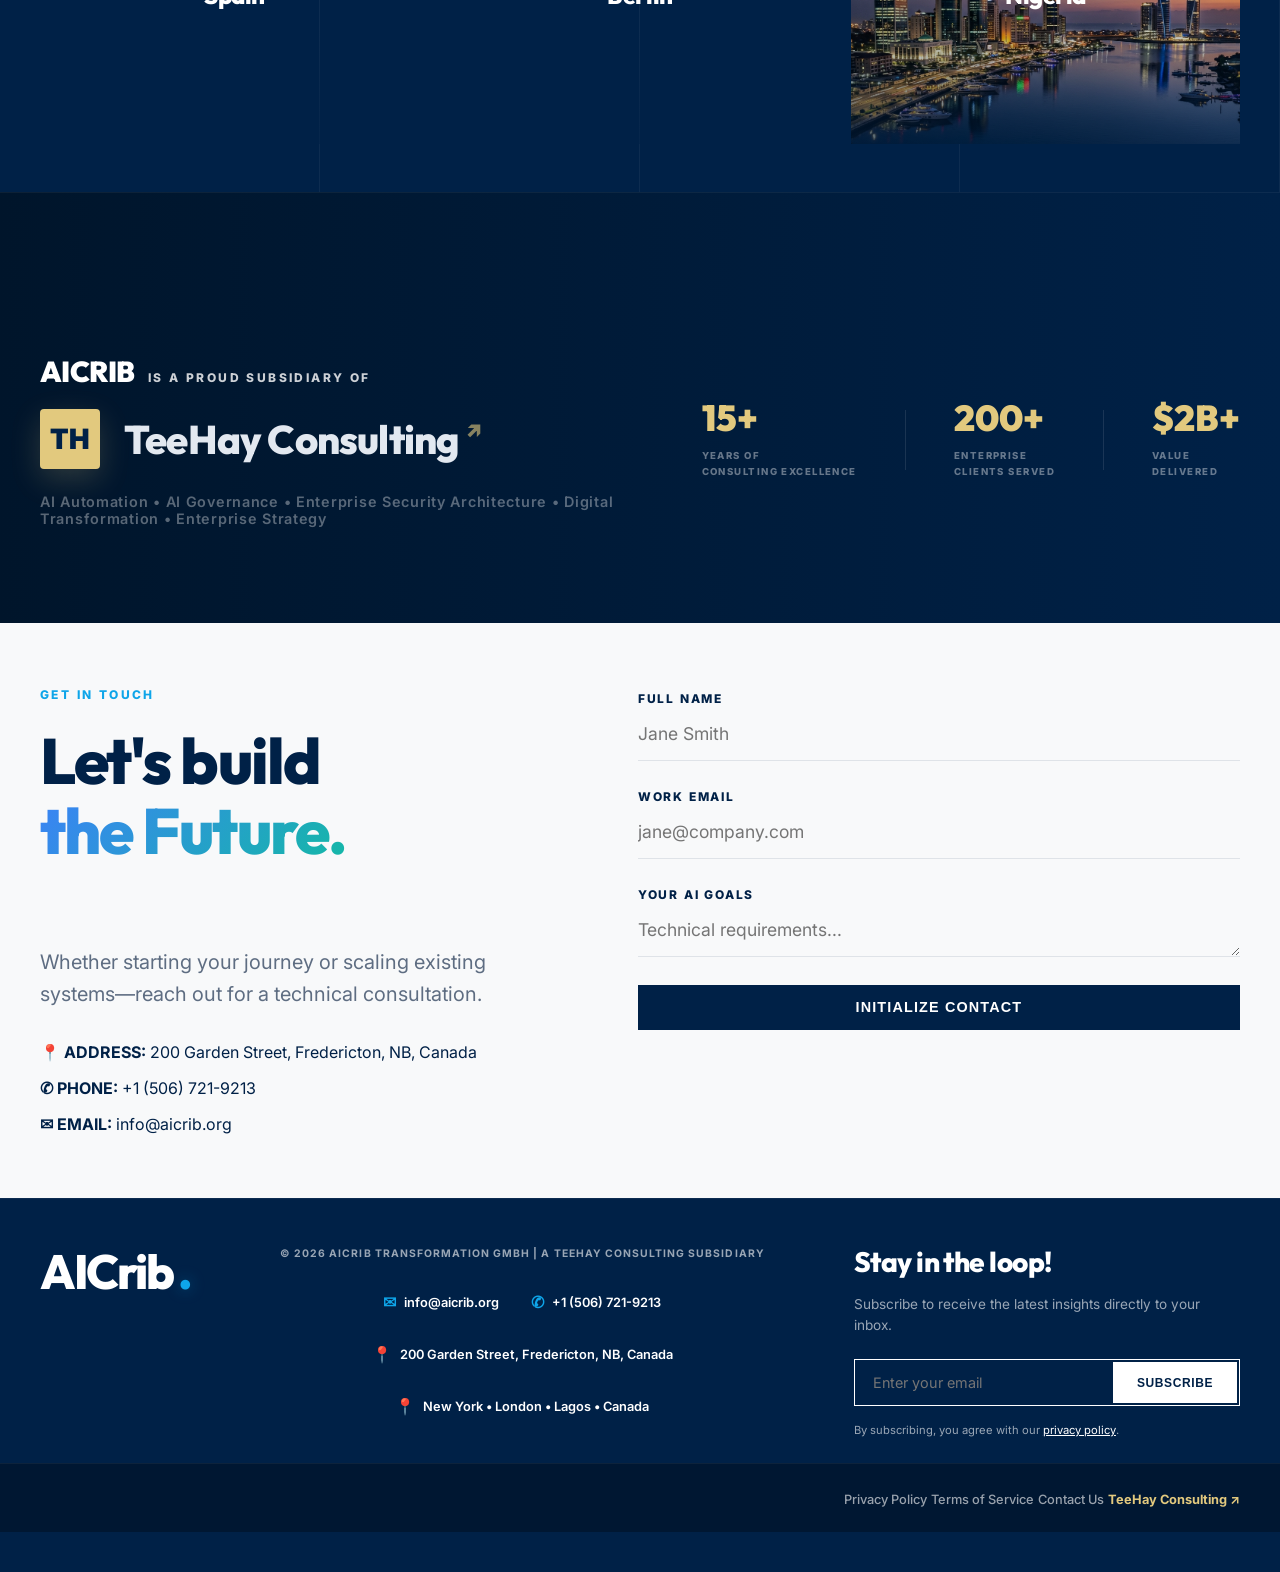
==== commit 0cfe57aa: "Fix broken Google Maps links and restore clickability to locations" ====
--- a/index.html
+++ b/index.html
@@ -468,8 +468,8 @@
                 <div class="contact-links">
                     <a href="mailto:info@aicrib.org"><span>✉</span> info@aicrib.org</a>
                     <a href="tel:+15067219213"><span>✆</span> +1 (506) 721-9213</a>
-                    <span class="location-text"><span>📍</span> 200 Garden Street, Fredericton, NB, Canada</span>
-                    <span class="location-text"><span>📍</span> New York • London • Lagos • Canada</span>
+                    <a href="https://www.google.com/maps/search/?api=1&query=200+Garden+Street,+Fredericton,+NB,+Canada" target="_blank"><span>📍</span> 200 Garden Street, Fredericton, NB, Canada</a>
+                    <a href="#global"><span>📍</span> New York • London • Lagos • Canada</a>
                 </div>
 
             </div>
@@ -499,7 +499,7 @@
                 <div class="f-legal-links">
                     <a href="privacy.html">Privacy Policy</a>
                     <a href="terms.html">Terms of Service</a>
-                    <a href="https://goo.gl/maps/Q6H4Z7Qz5k7Z5Z5Z5" target="_blank">Contact Us</a>
+                    <a href="#contact">Contact Us</a>
                     <a href="teehay.html" class="f-parent-link">TeeHay Consulting ↗</a>
                 </div>
             </div>
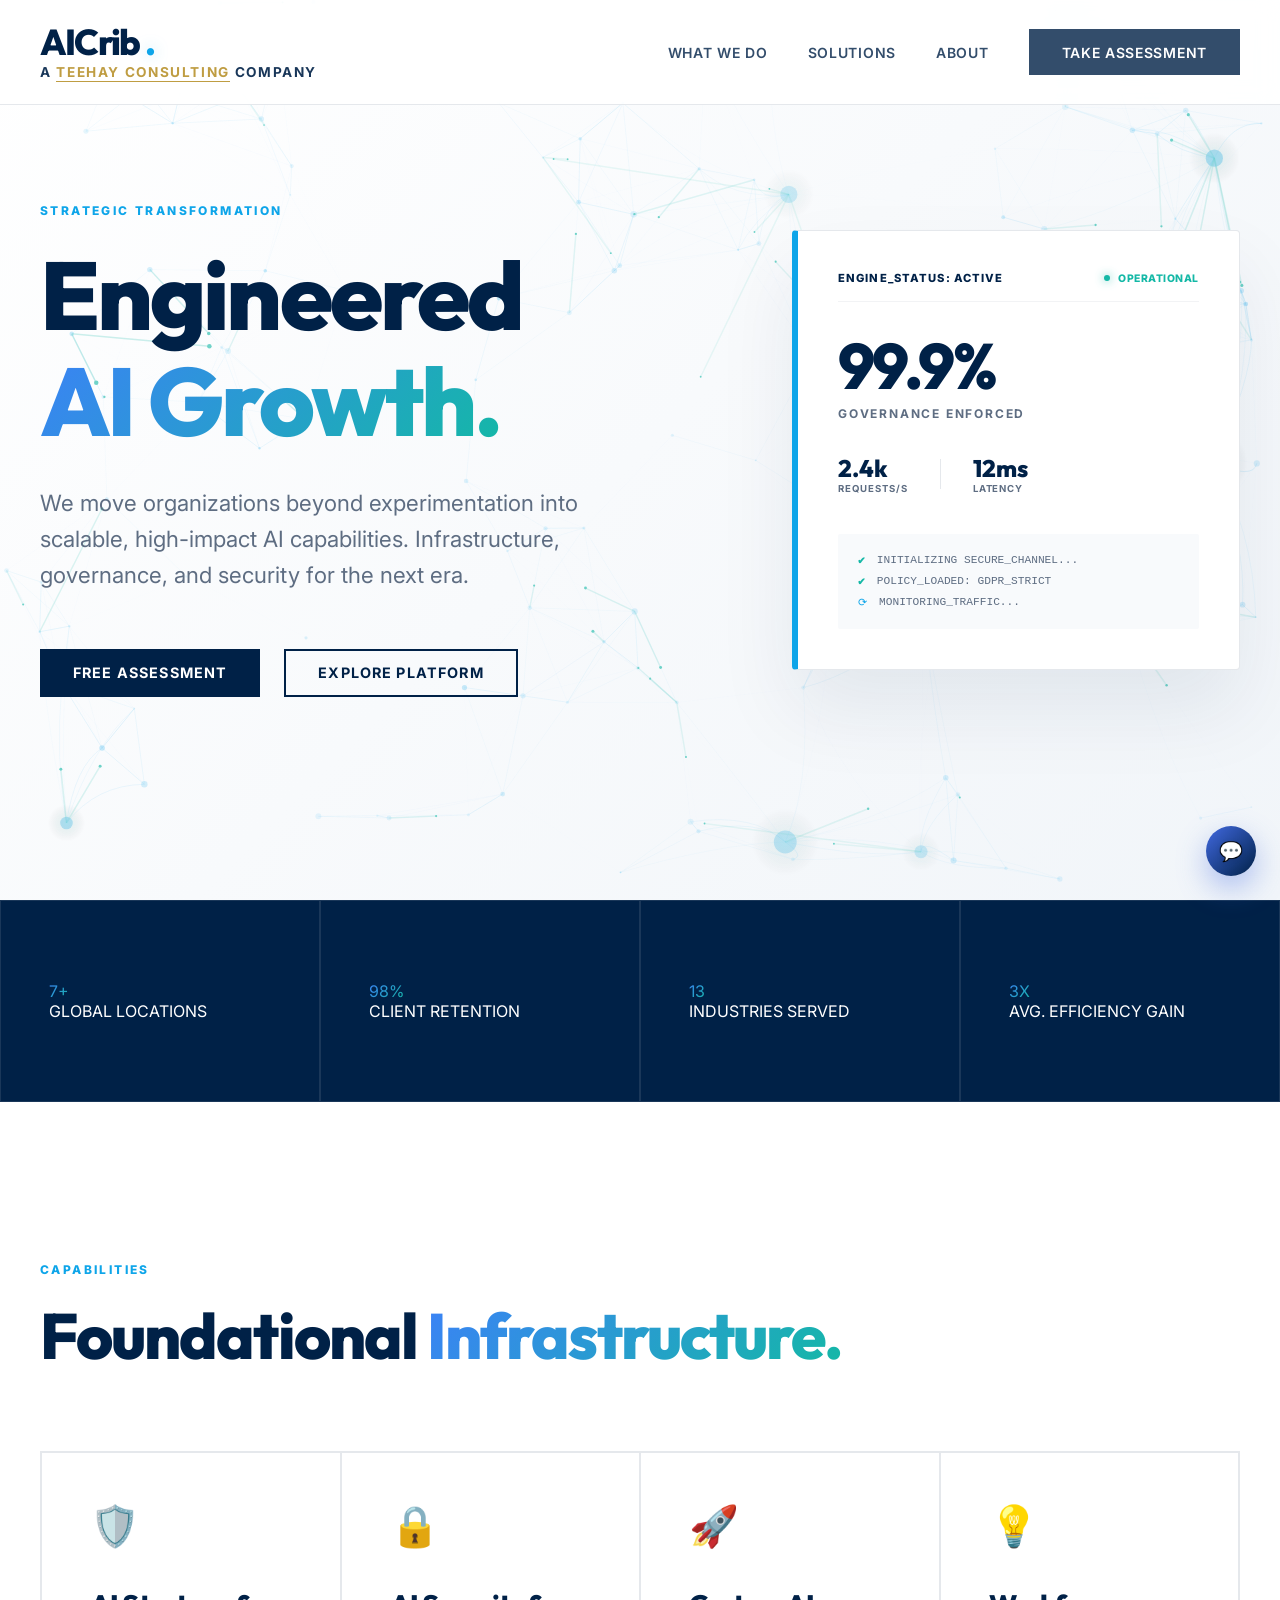
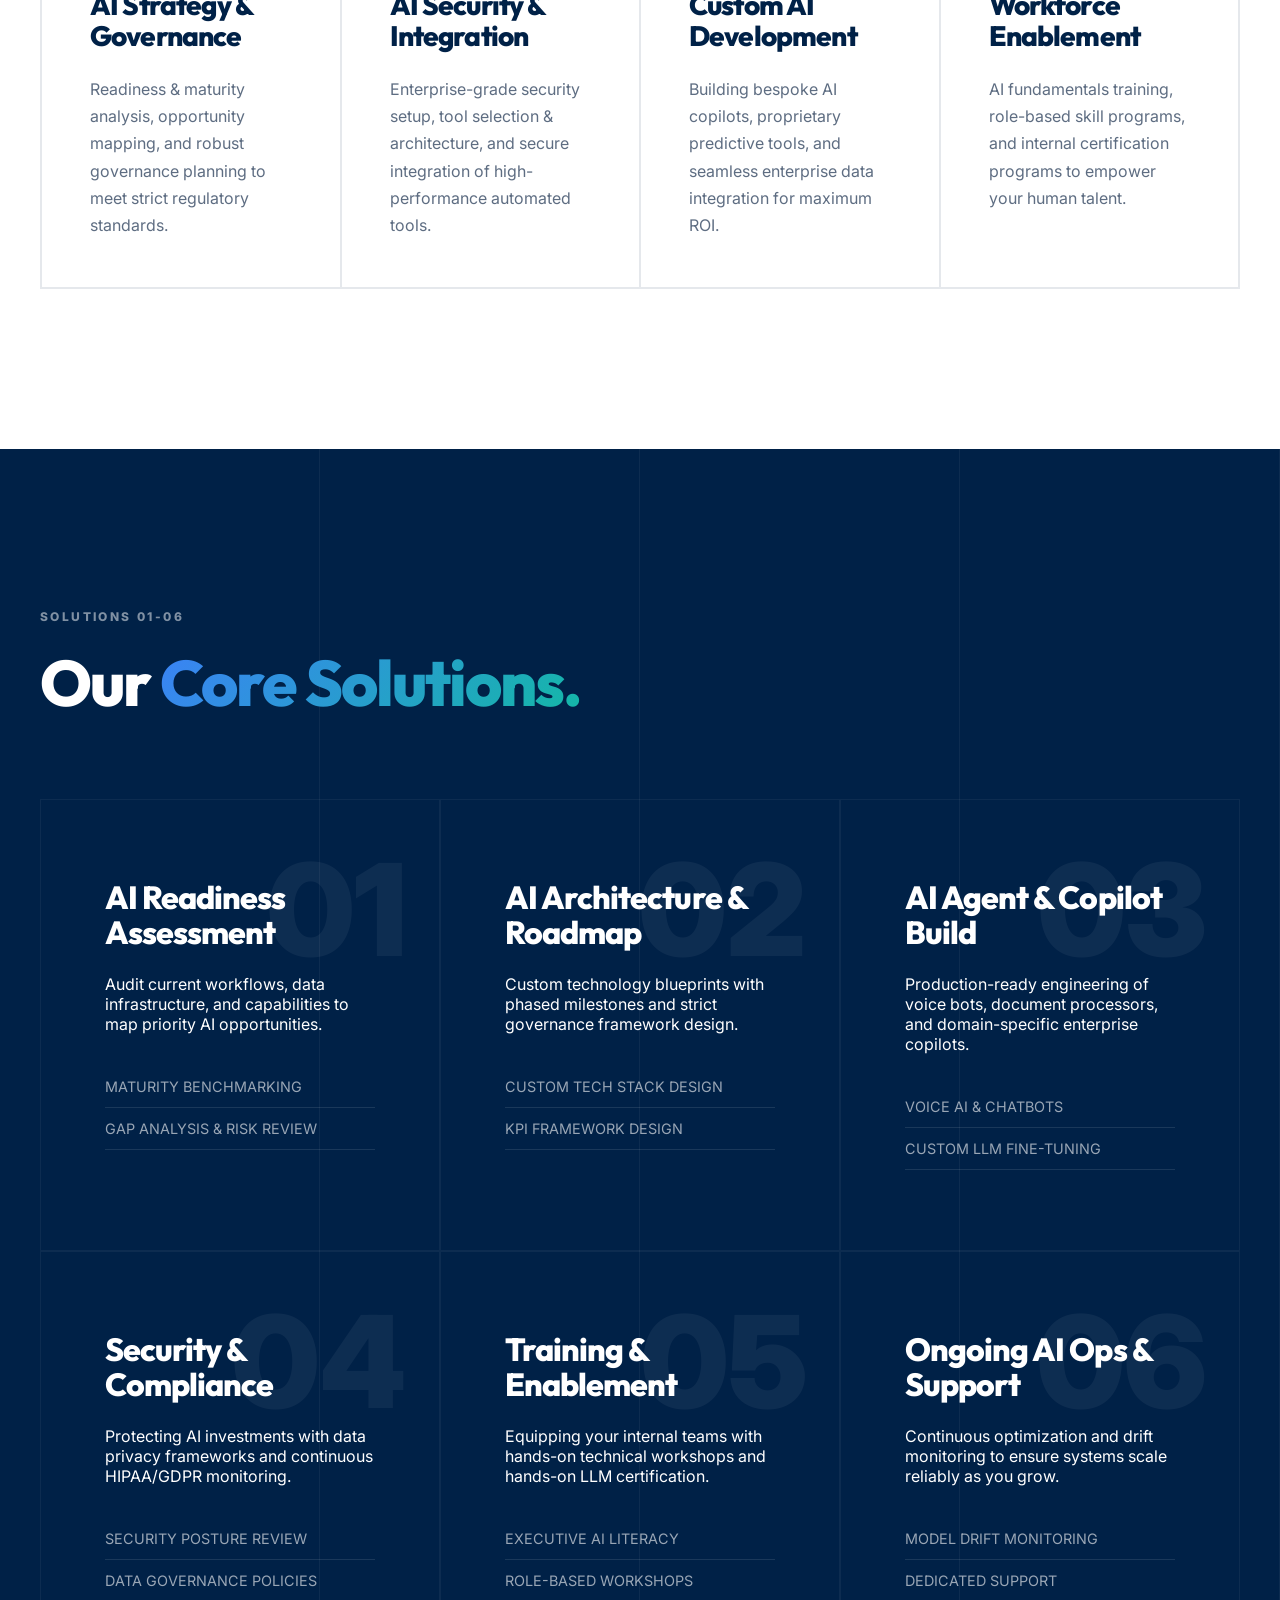
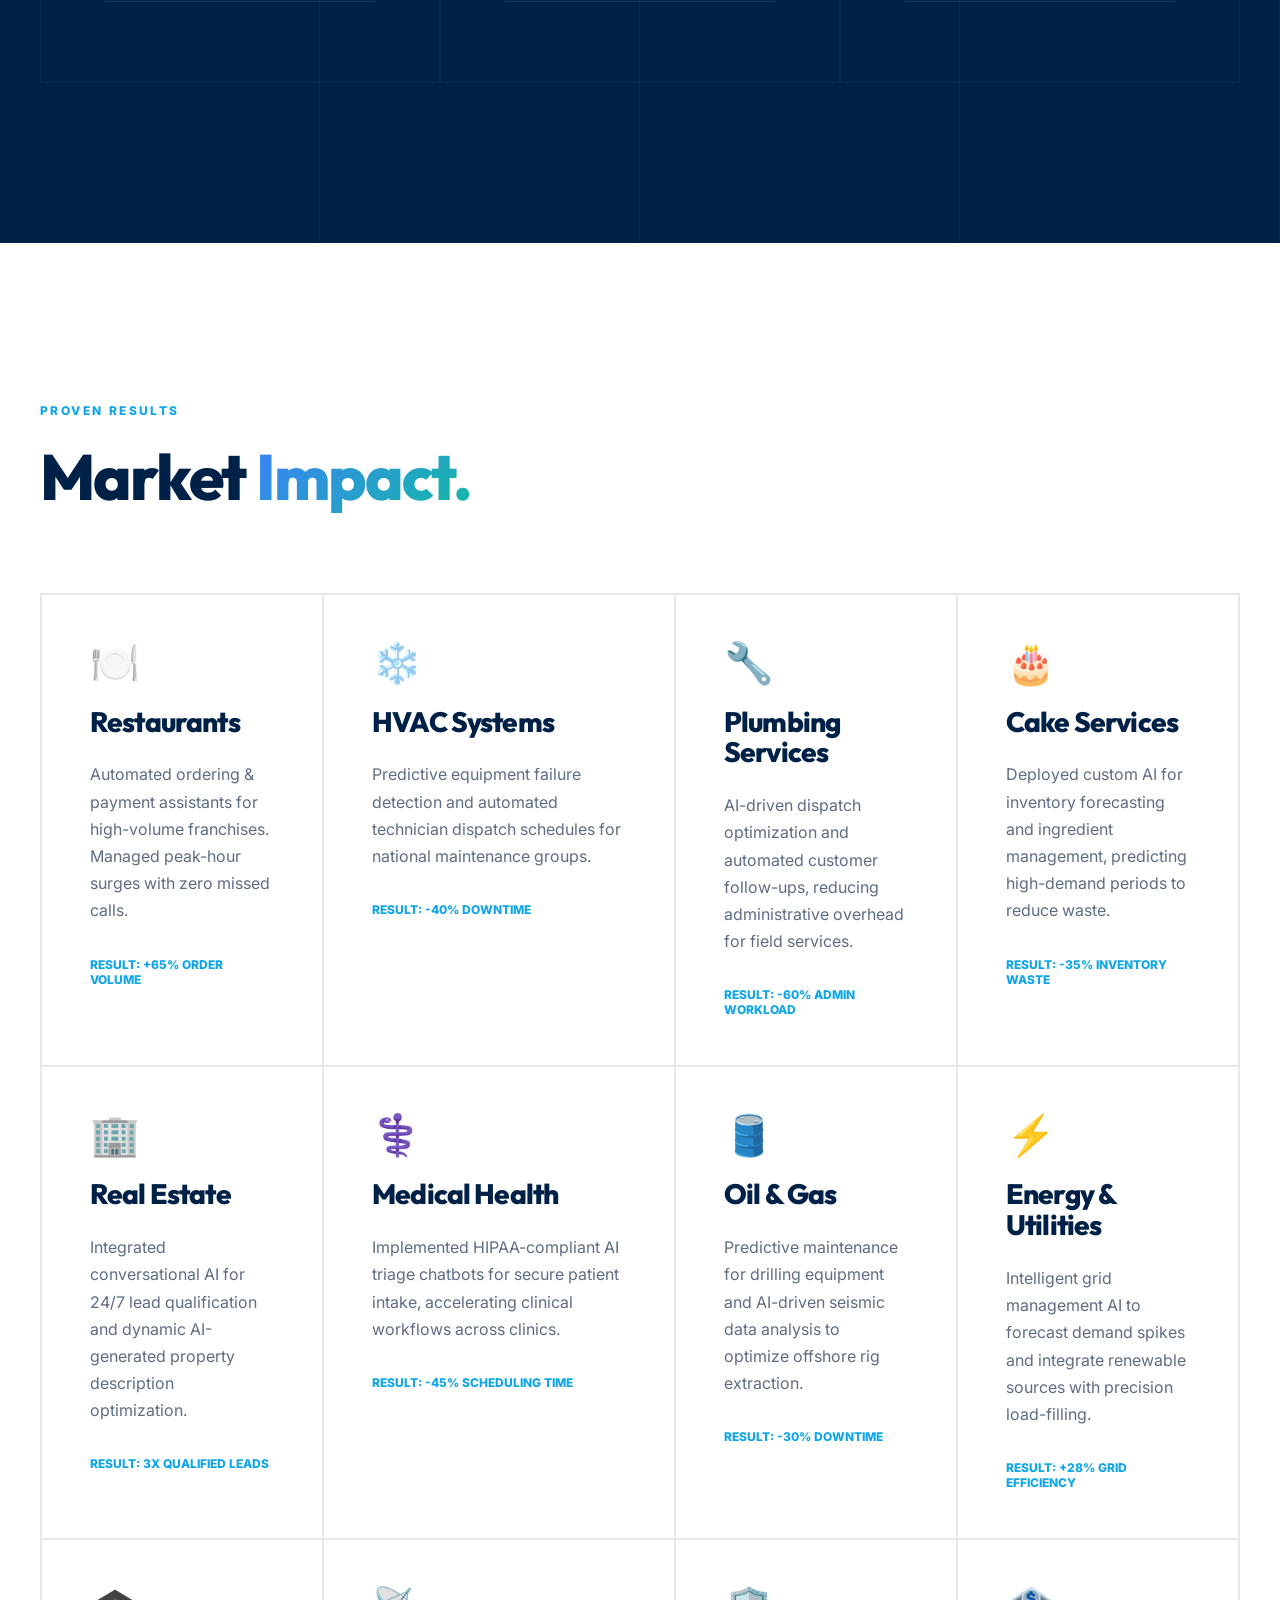
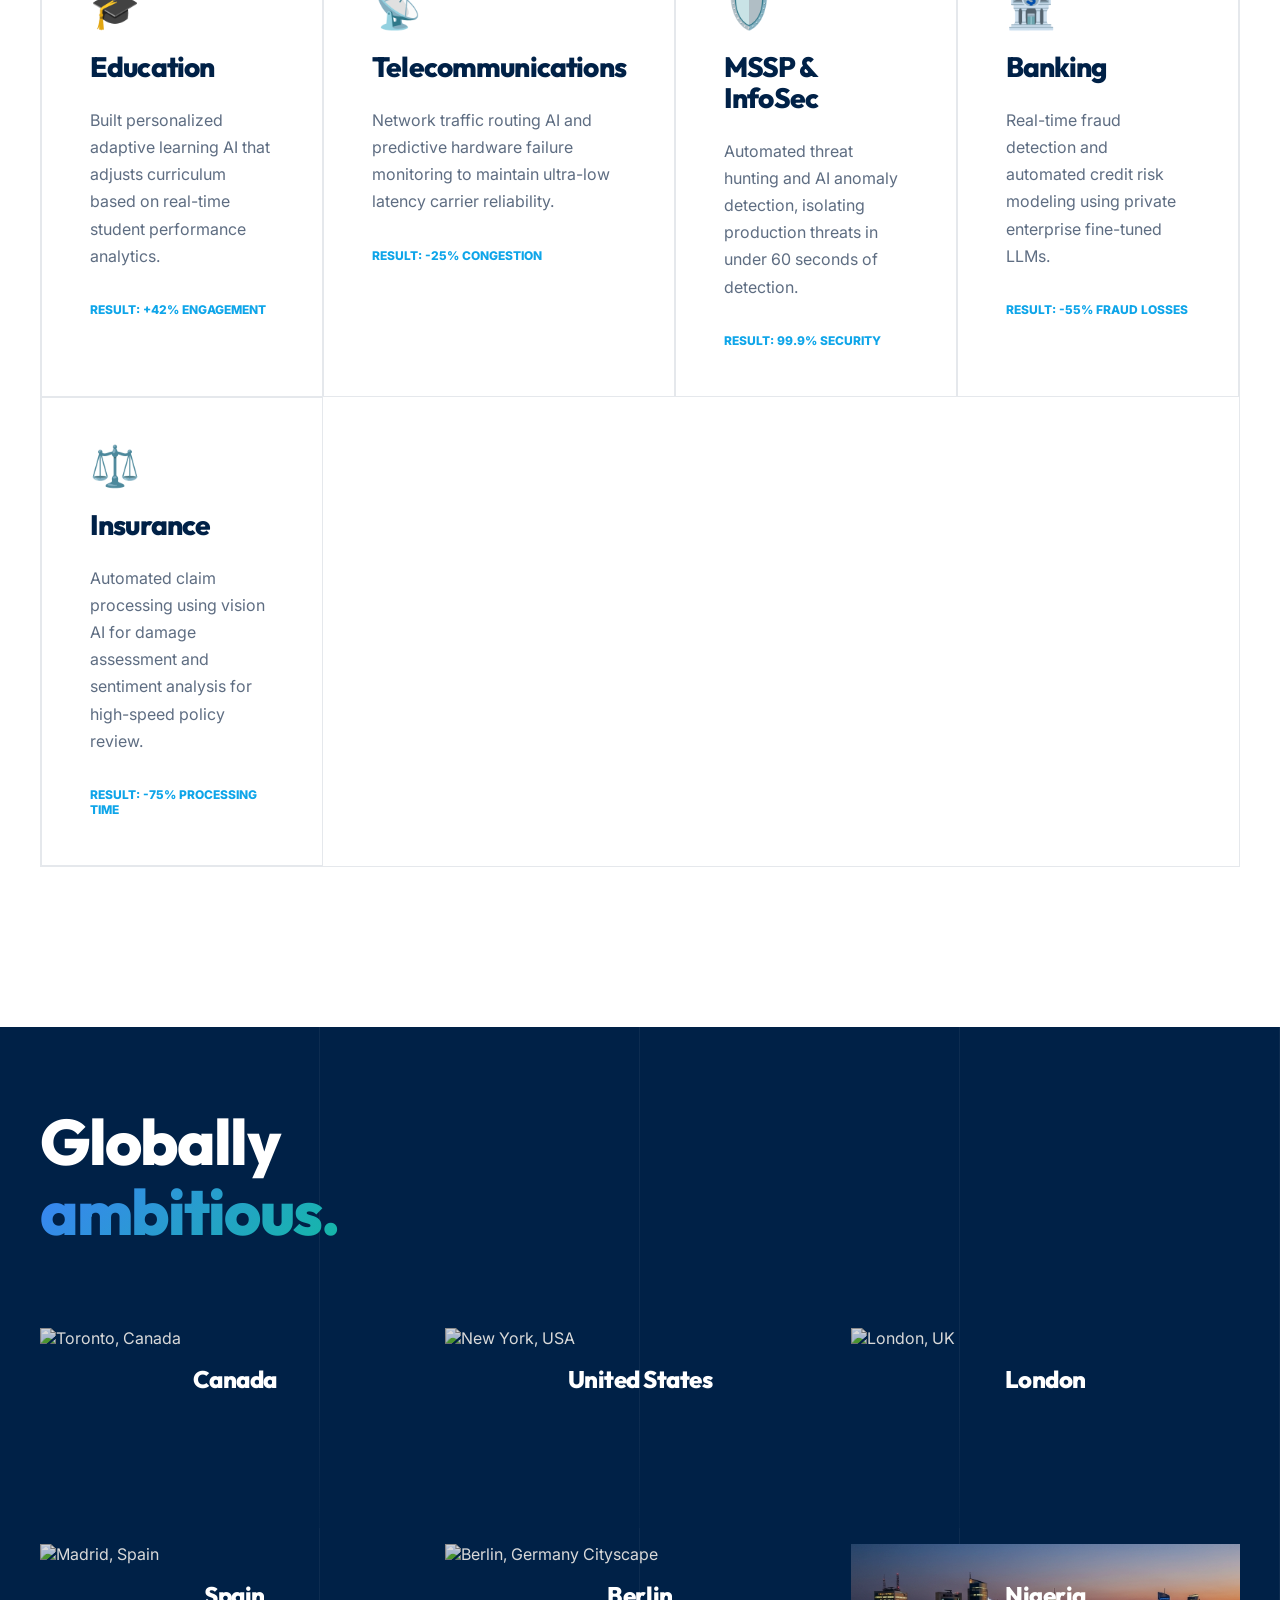
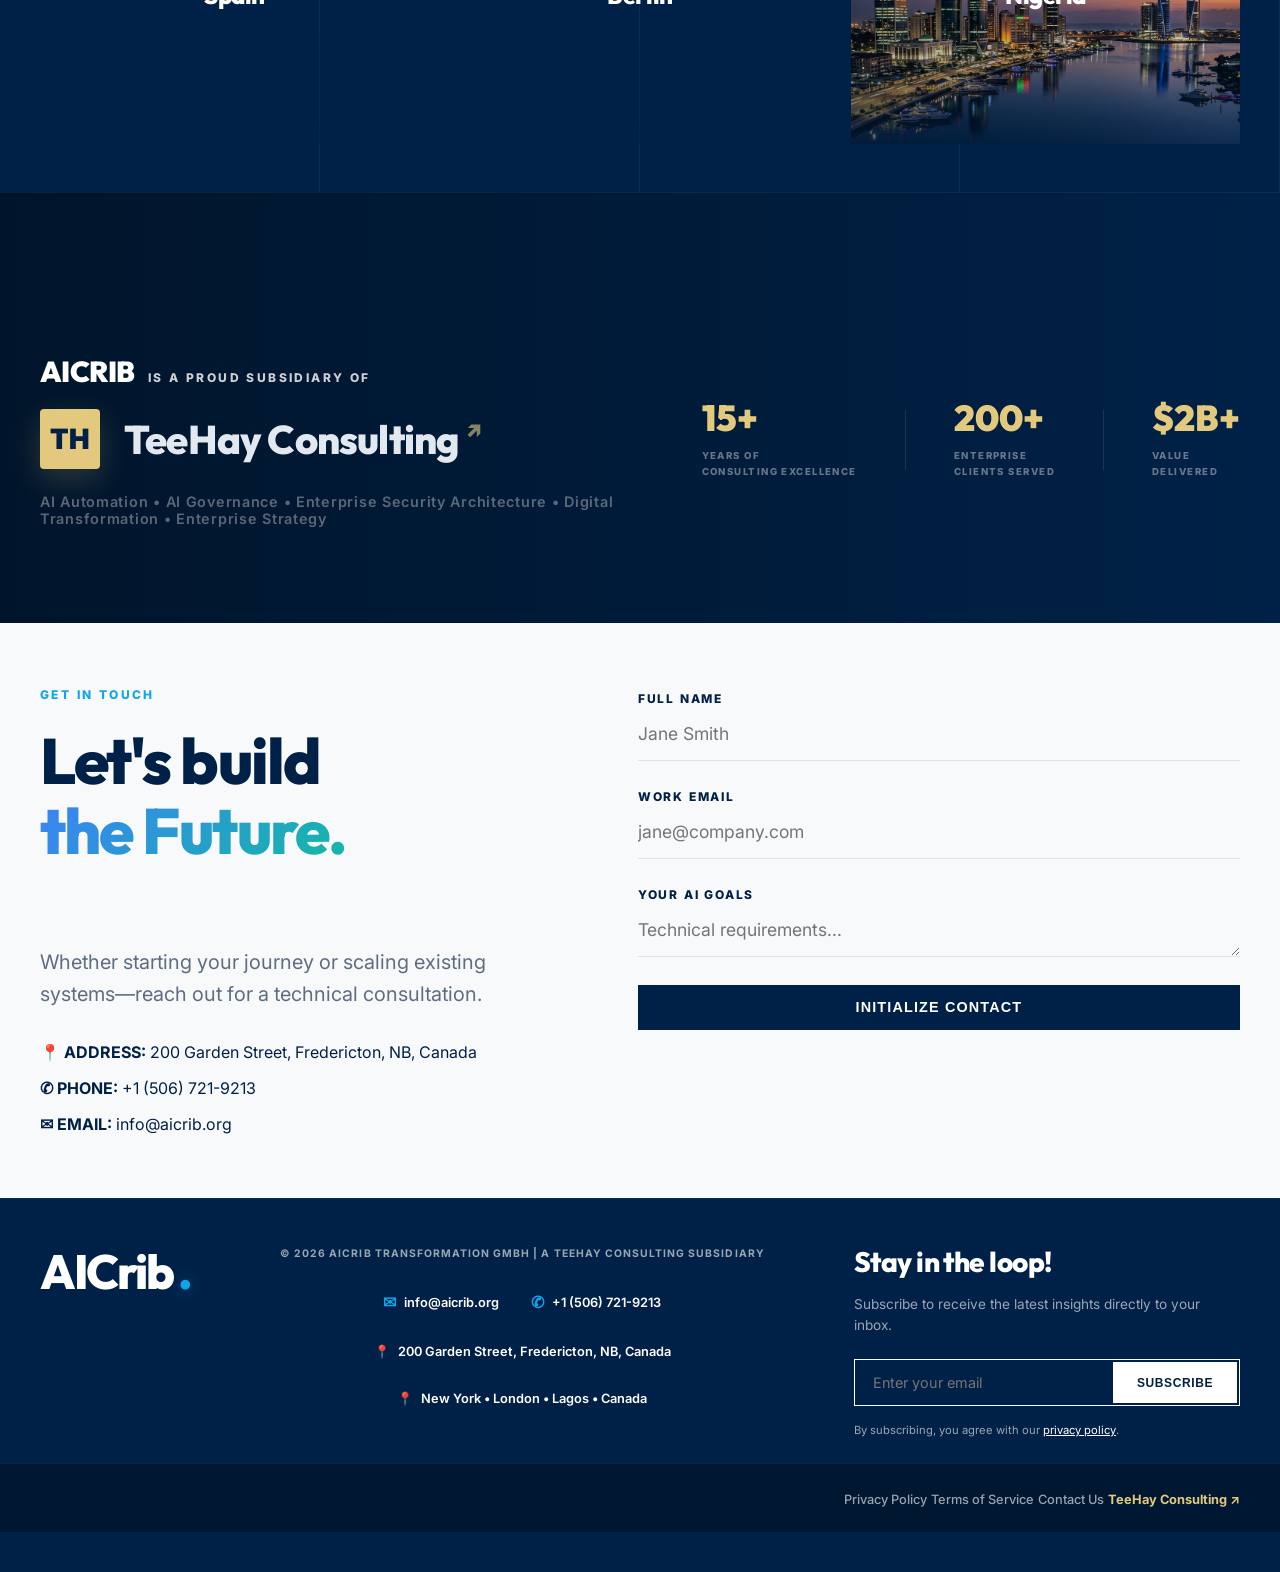
==== commit ddf861d7: "Remove map links and point Contact Us directly to the footer address" ====
--- a/index.html
+++ b/index.html
@@ -468,8 +468,8 @@
                 <div class="contact-links">
                     <a href="mailto:info@aicrib.org"><span>✉</span> info@aicrib.org</a>
                     <a href="tel:+15067219213"><span>✆</span> +1 (506) 721-9213</a>
-                    <a href="https://www.google.com/maps/search/?api=1&query=200+Garden+Street,+Fredericton,+NB,+Canada" target="_blank"><span>📍</span> 200 Garden Street, Fredericton, NB, Canada</a>
-                    <a href="#global"><span>📍</span> New York • London • Lagos • Canada</a>
+                    <span id="address-info" class="location-text"><span>📍</span> 200 Garden Street, Fredericton, NB, Canada</span>
+                    <span class="location-text"><span>📍</span> New York • London • Lagos • Canada</span>
                 </div>
 
             </div>
@@ -499,7 +499,7 @@
                 <div class="f-legal-links">
                     <a href="privacy.html">Privacy Policy</a>
                     <a href="terms.html">Terms of Service</a>
-                    <a href="#contact">Contact Us</a>
+                    <a href="#address-info">Contact Us</a>
                     <a href="teehay.html" class="f-parent-link">TeeHay Consulting ↗</a>
                 </div>
             </div>
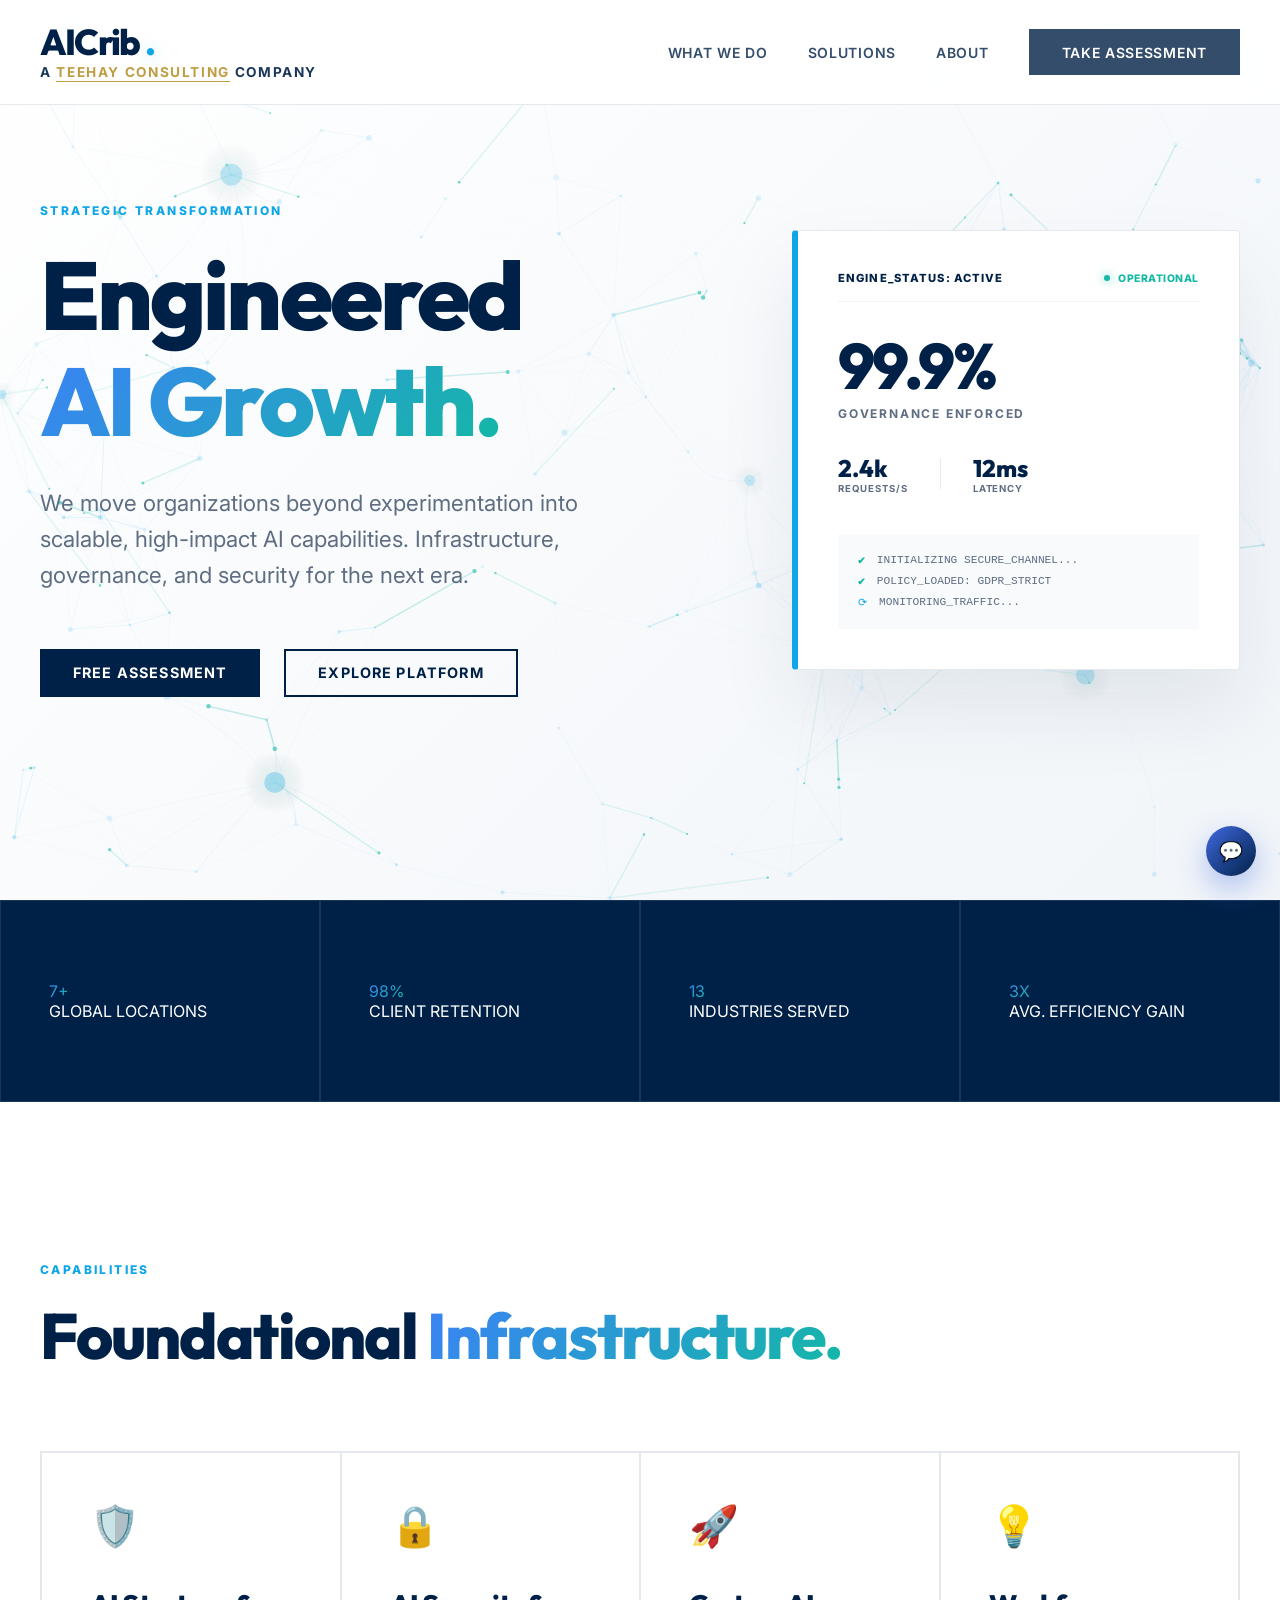
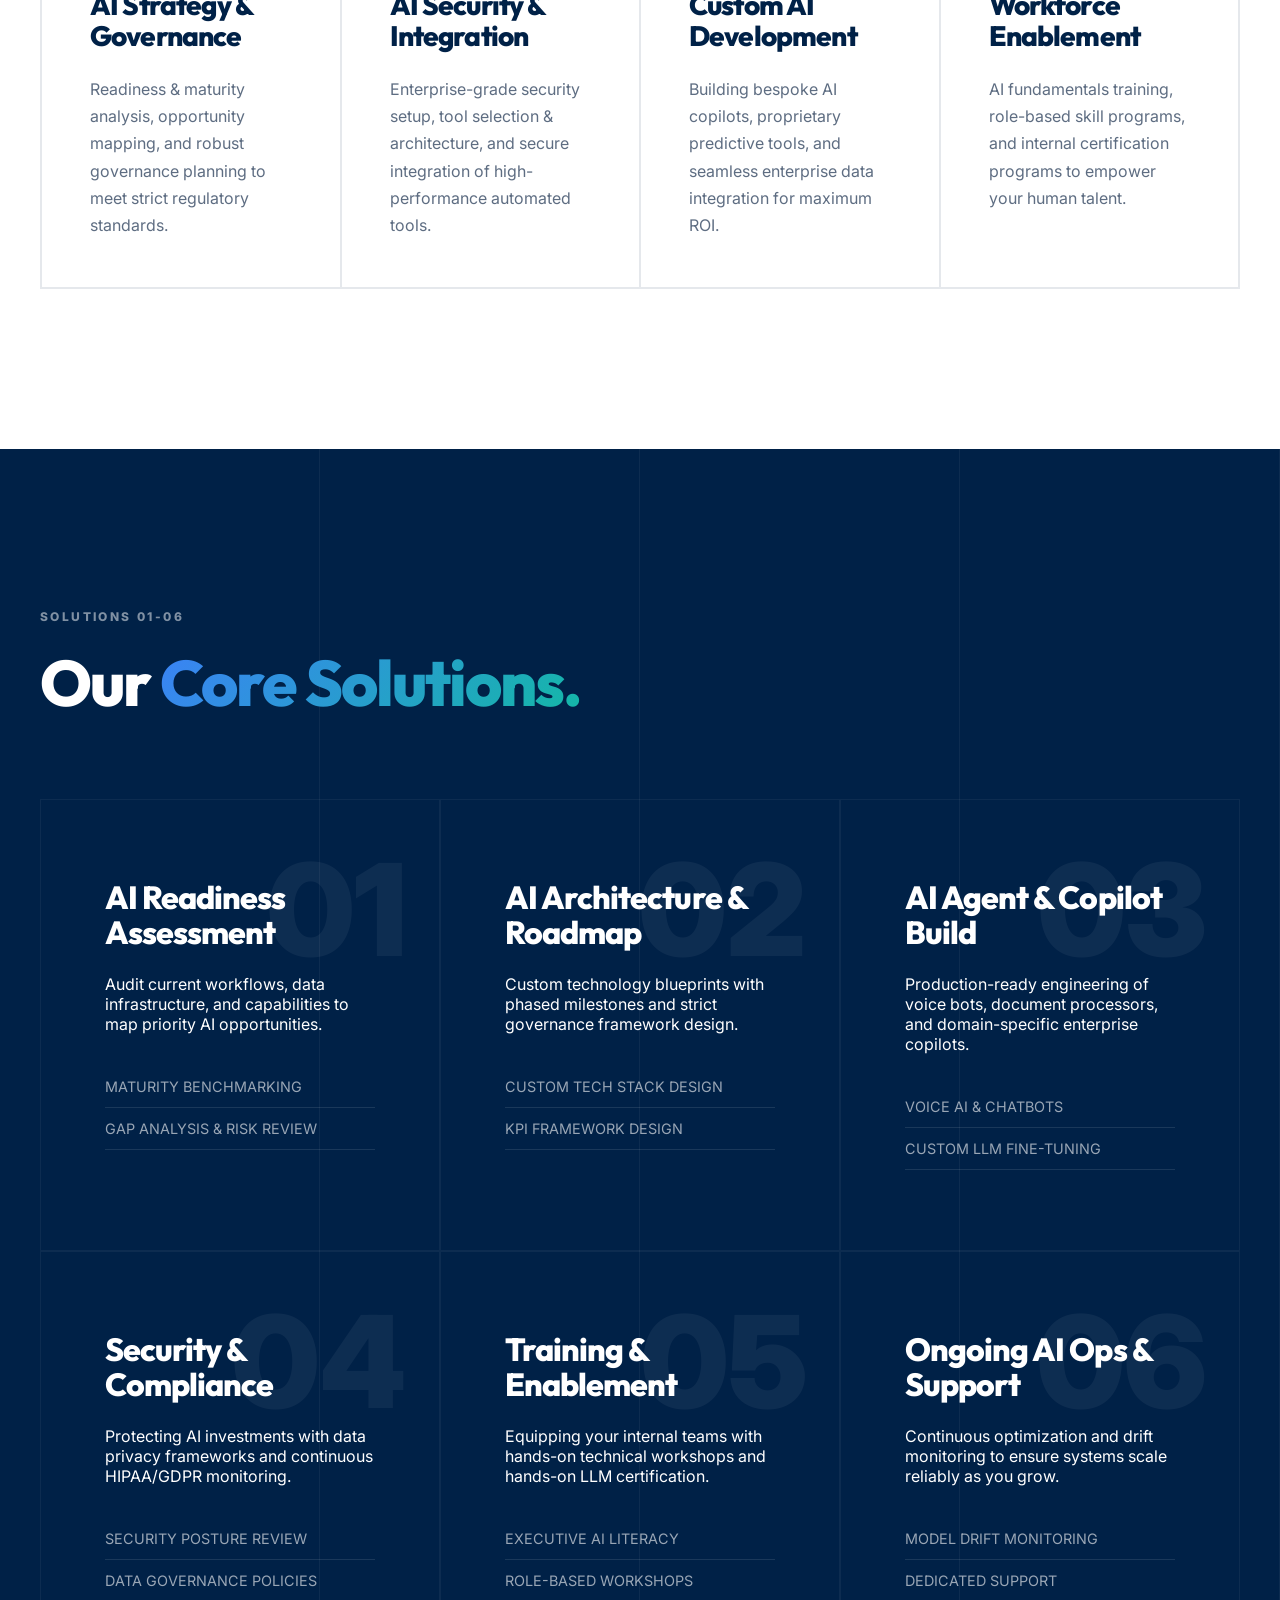
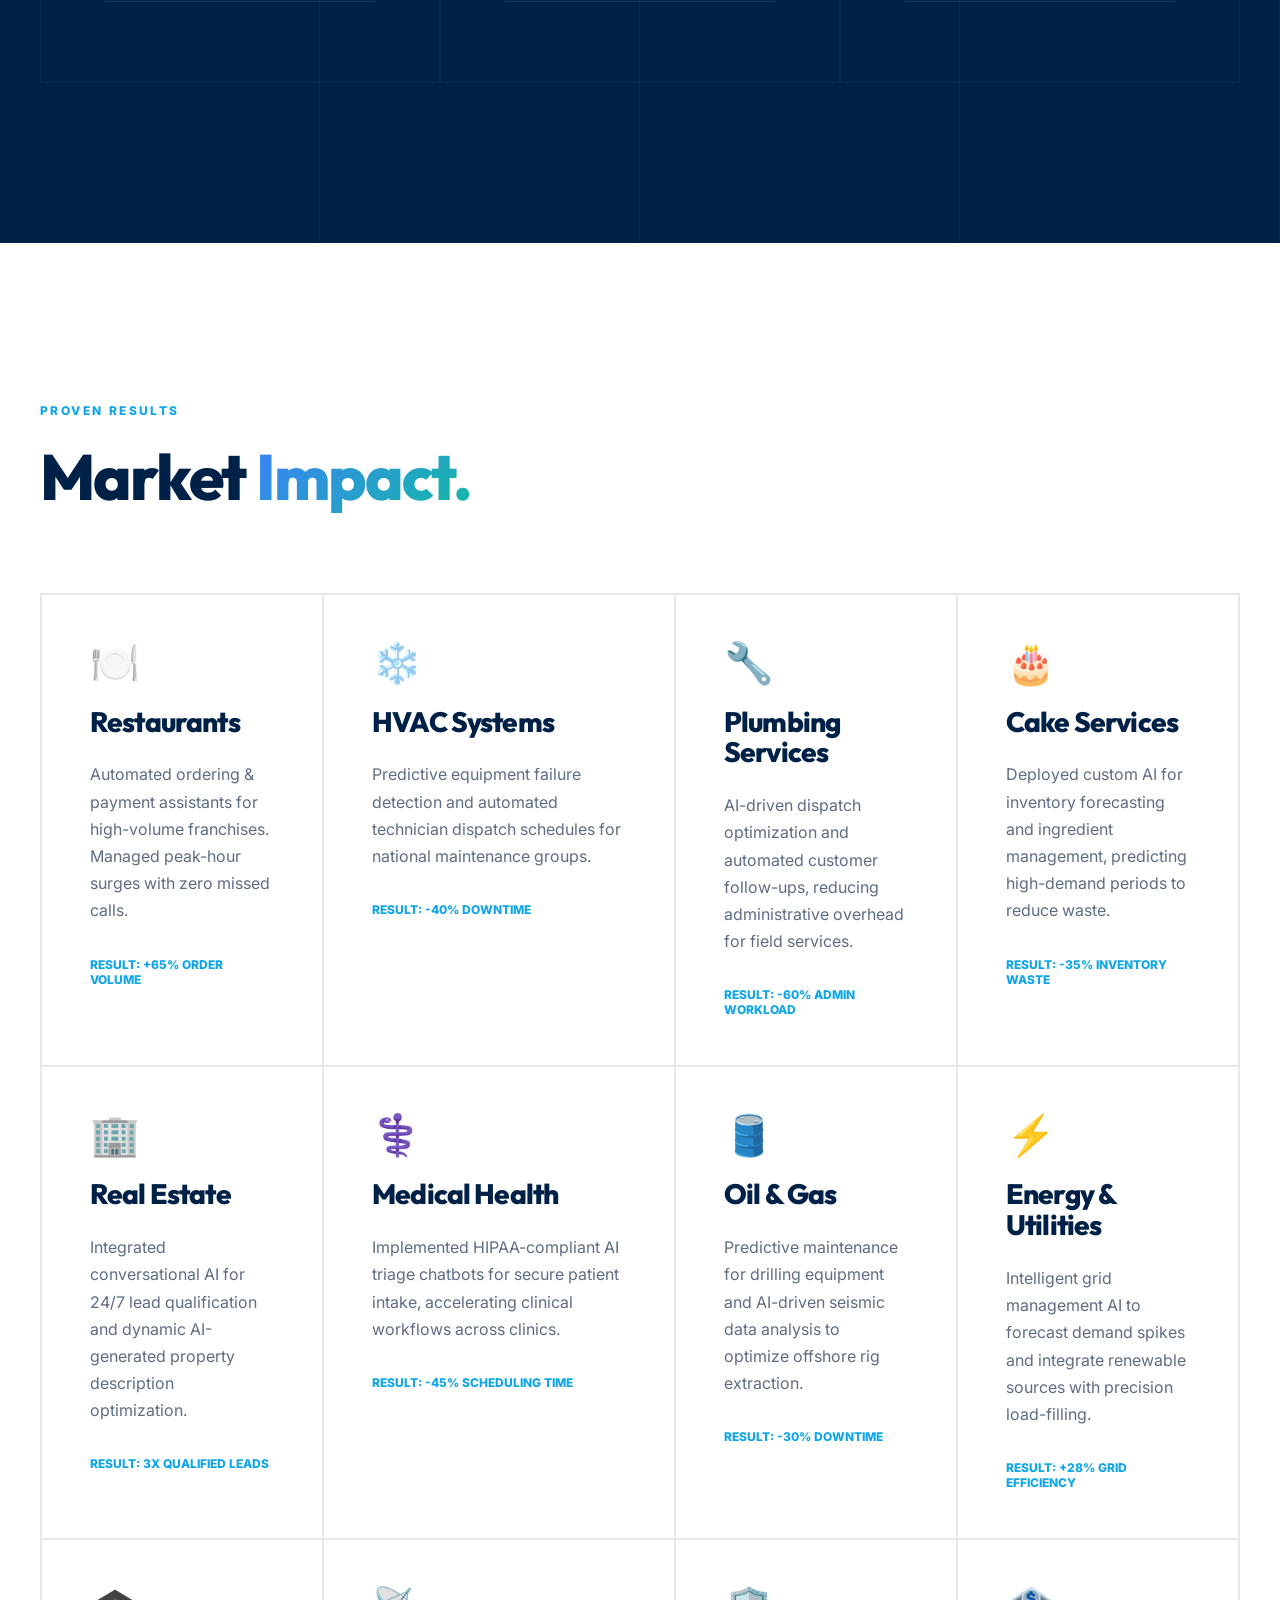
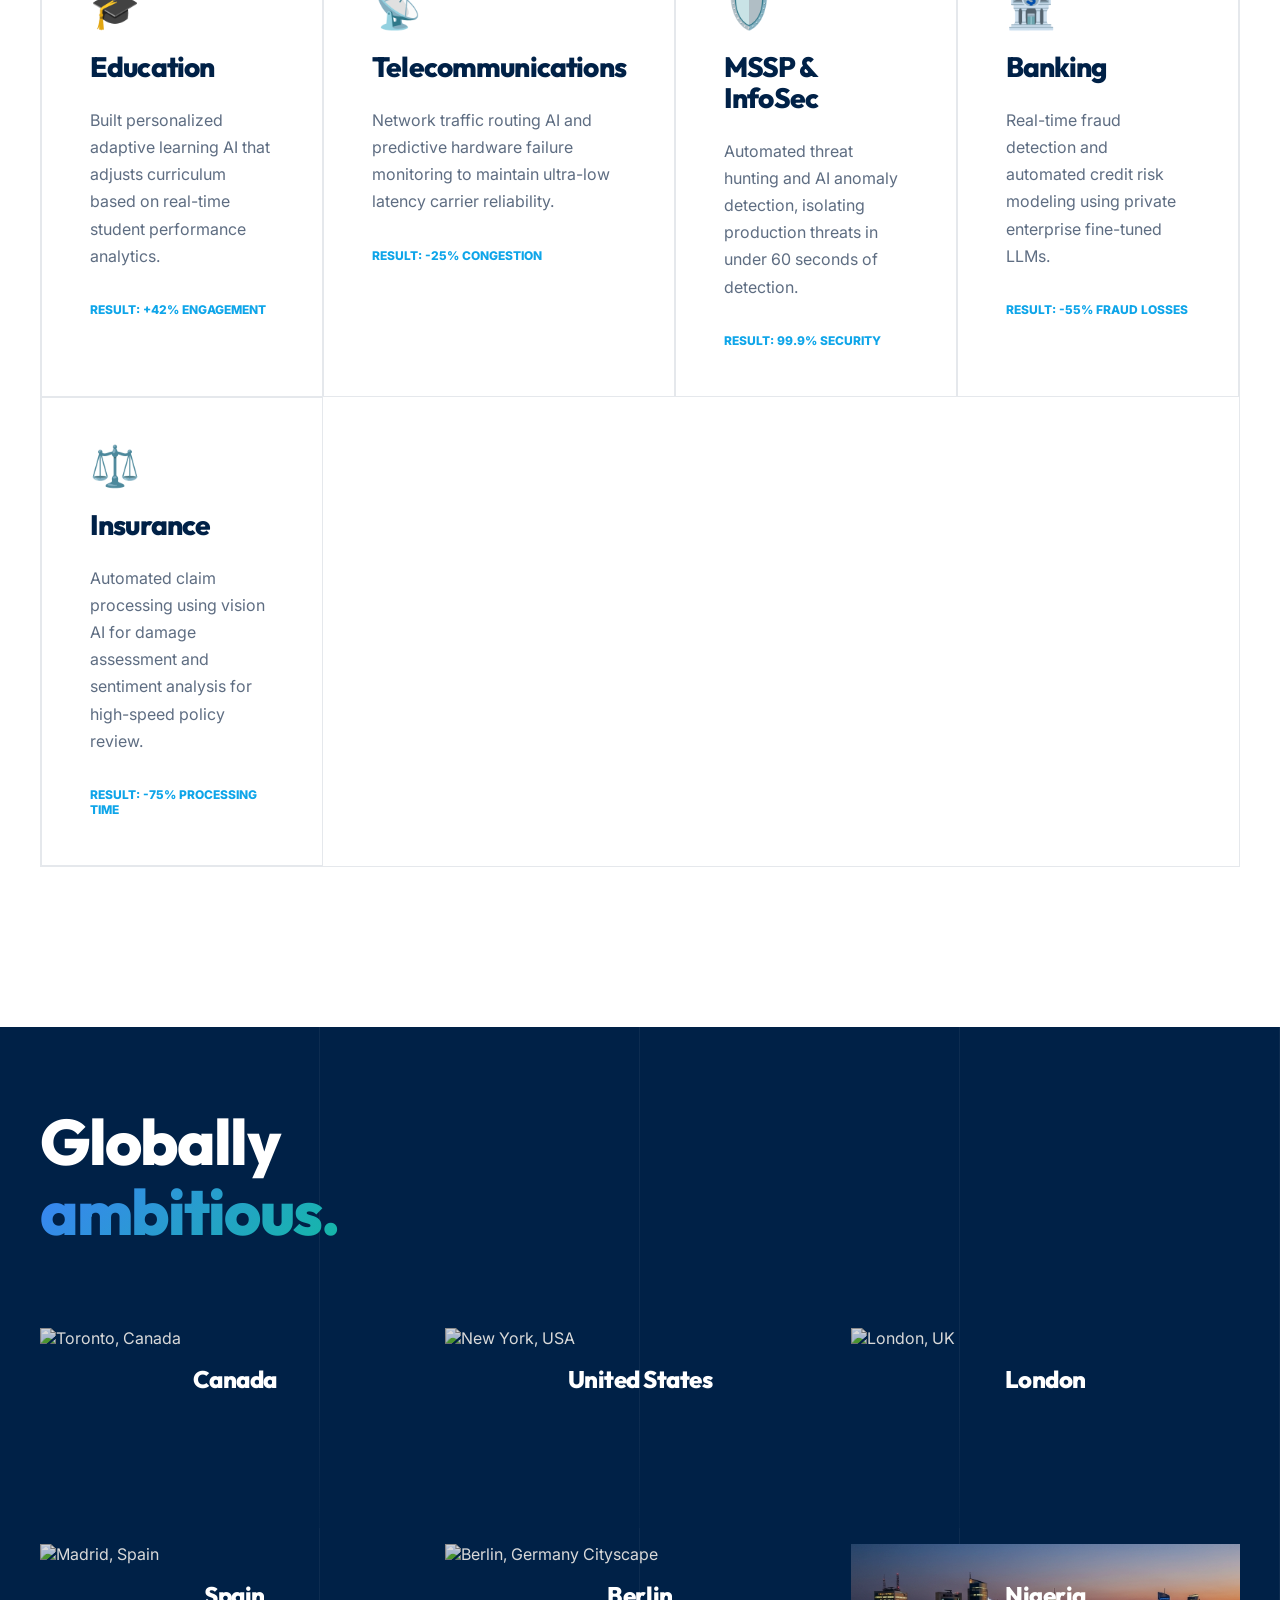
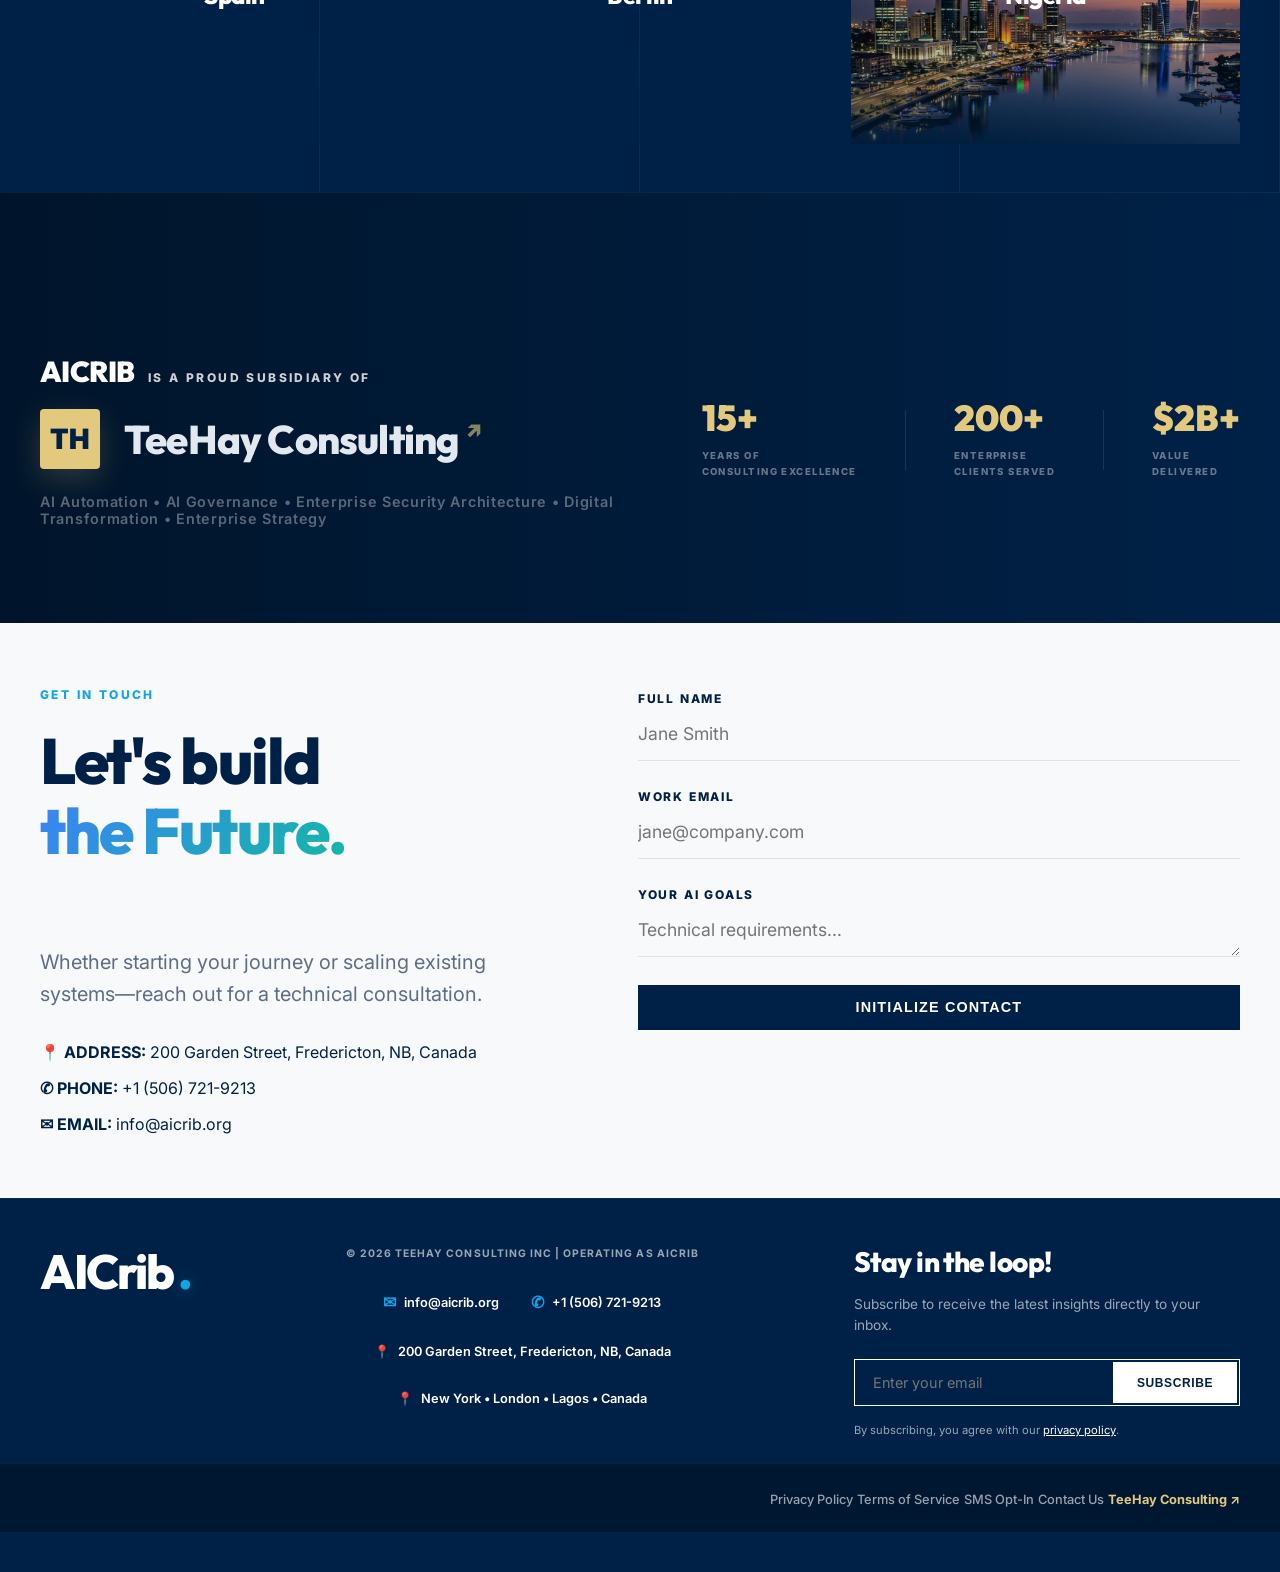
==== commit 9502ada7: "Add Twilio SMS opt-in page, update privacy/terms with SMS policy, fix company name to TeeHay Consult" ====
--- a/index.html
+++ b/index.html
@@ -464,7 +464,7 @@
 
             <!-- Center: Contact & Info -->
             <div class="footer-info">
-                <p class="copyright-text">© 2026 AICRIB TRANSFORMATION GMBH | A TEEHAY CONSULTING SUBSIDIARY</p>
+                <p class="copyright-text">© 2026 TEEHAY CONSULTING INC | OPERATING AS AICRIB</p>
                 <div class="contact-links">
                     <a href="mailto:info@aicrib.org"><span>✉</span> info@aicrib.org</a>
                     <a href="tel:+15067219213"><span>✆</span> +1 (506) 721-9213</a>
@@ -489,7 +489,7 @@
                     <input type="email" name="Subscriber Email" placeholder="Enter your email" required>
                     <button type="submit">Subscribe</button>
                 </form>
-                <p class="terms-note">By subscribing, you agree with our <a href="#">privacy policy</a>.</p>
+                <p class="terms-note">By subscribing, you agree with our <a href="privacy.html">privacy policy</a>.</p>
             </div>
         </div>
 
@@ -499,6 +499,7 @@
                 <div class="f-legal-links">
                     <a href="privacy.html">Privacy Policy</a>
                     <a href="terms.html">Terms of Service</a>
+                    <a href="sms-optin.html">SMS Opt-In</a>
                     <a href="#address-info">Contact Us</a>
                     <a href="teehay.html" class="f-parent-link">TeeHay Consulting ↗</a>
                 </div>
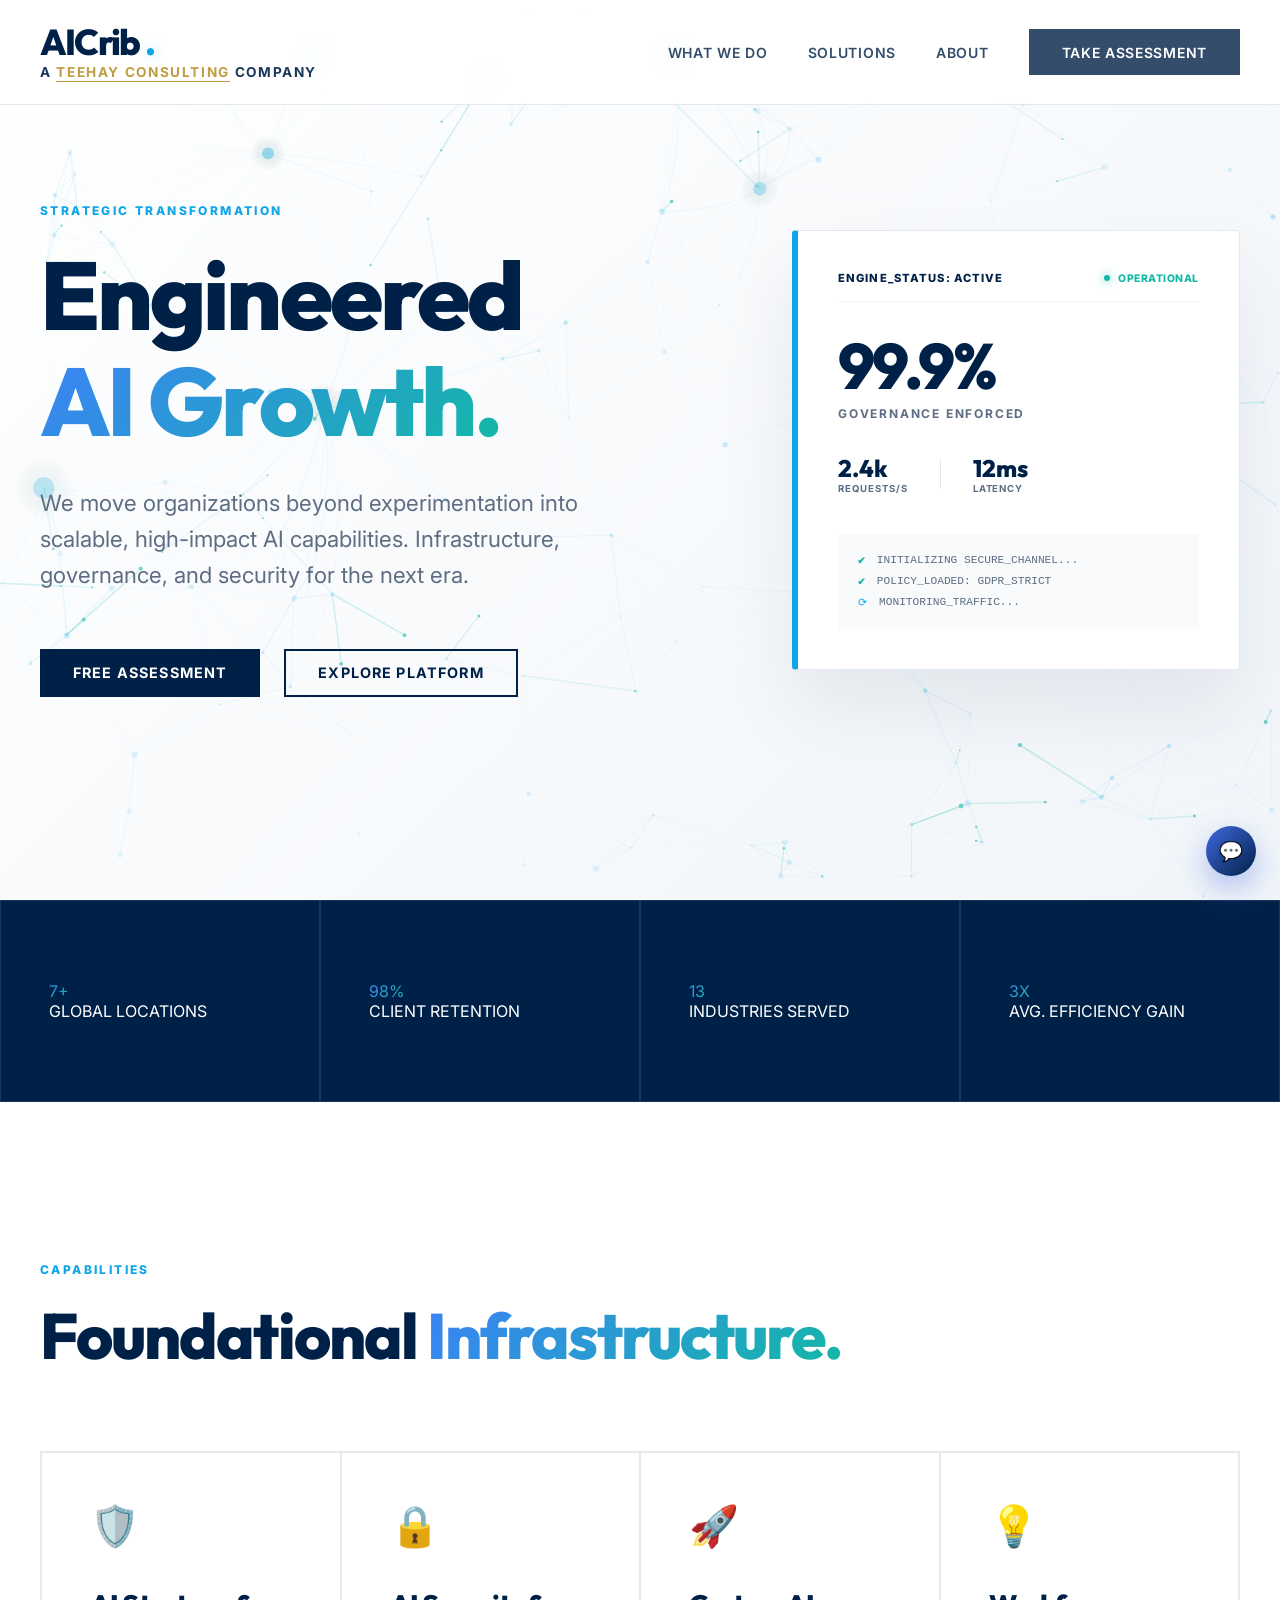
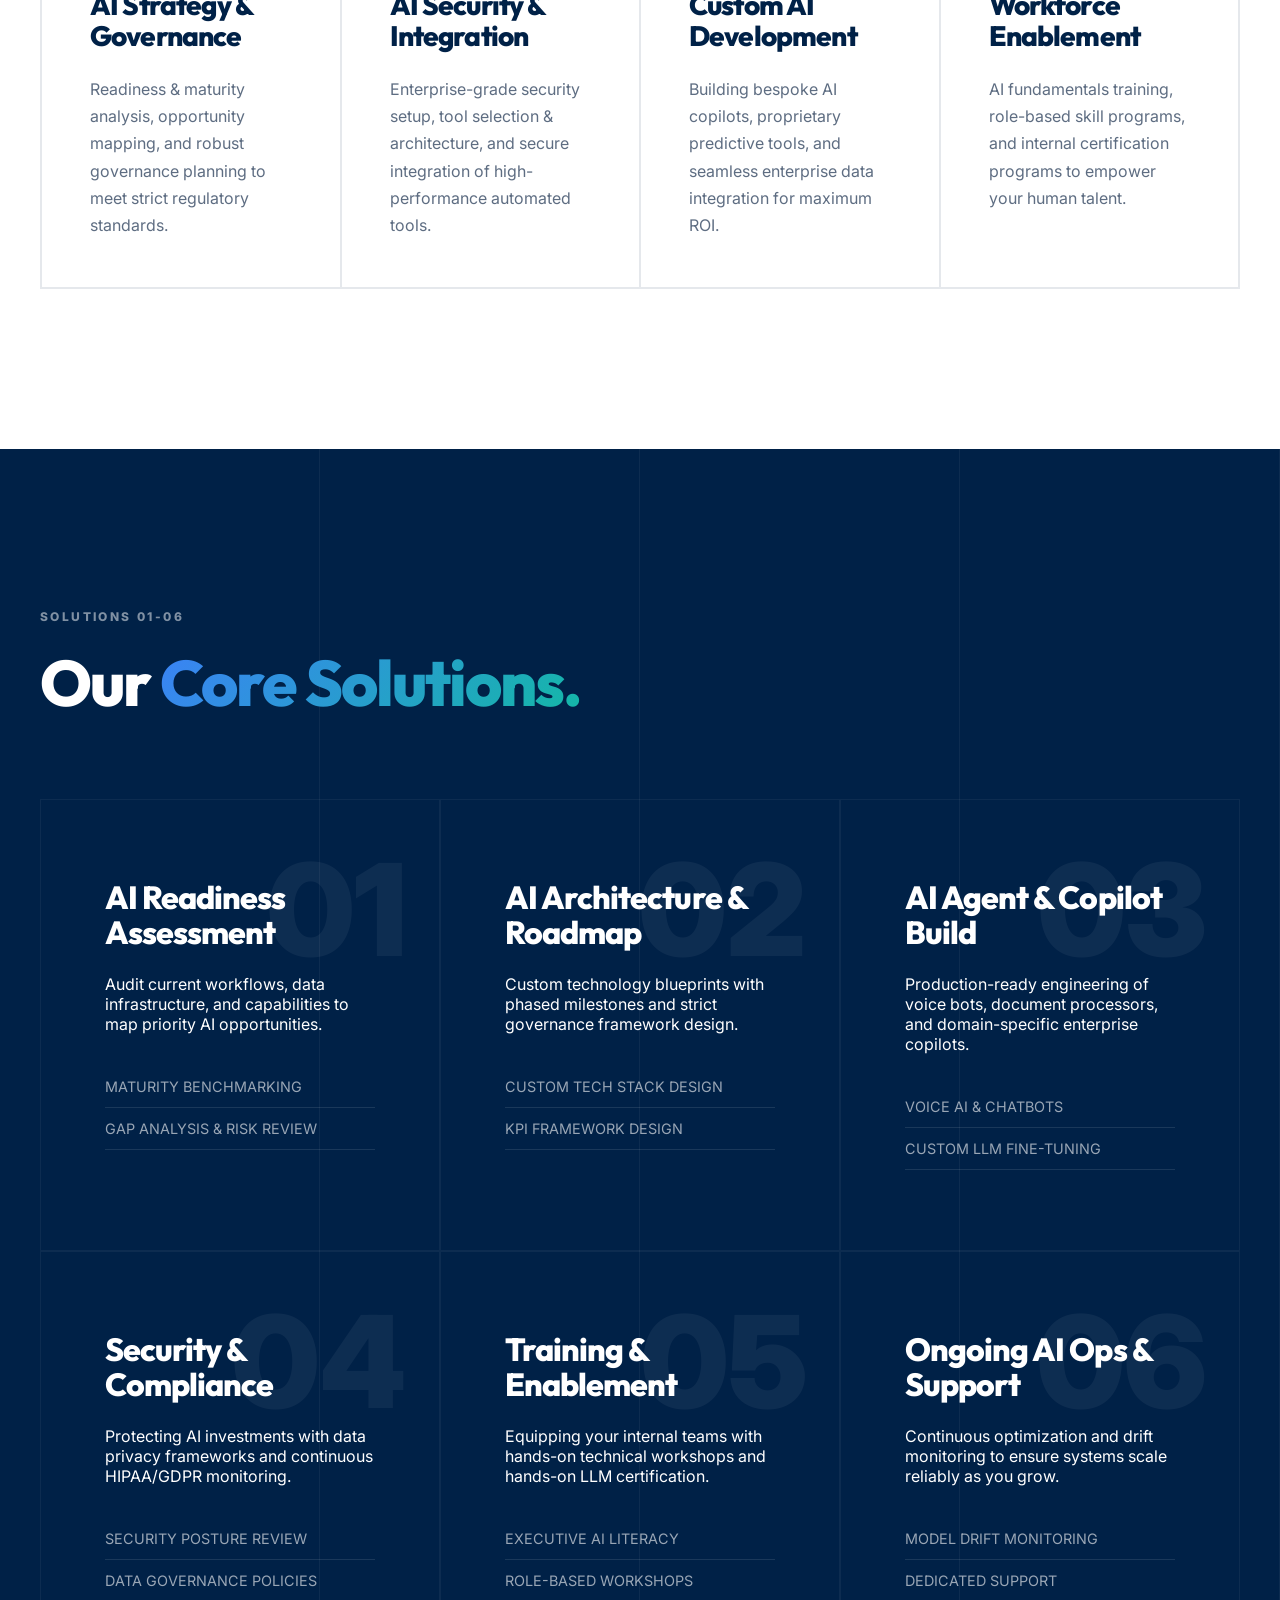
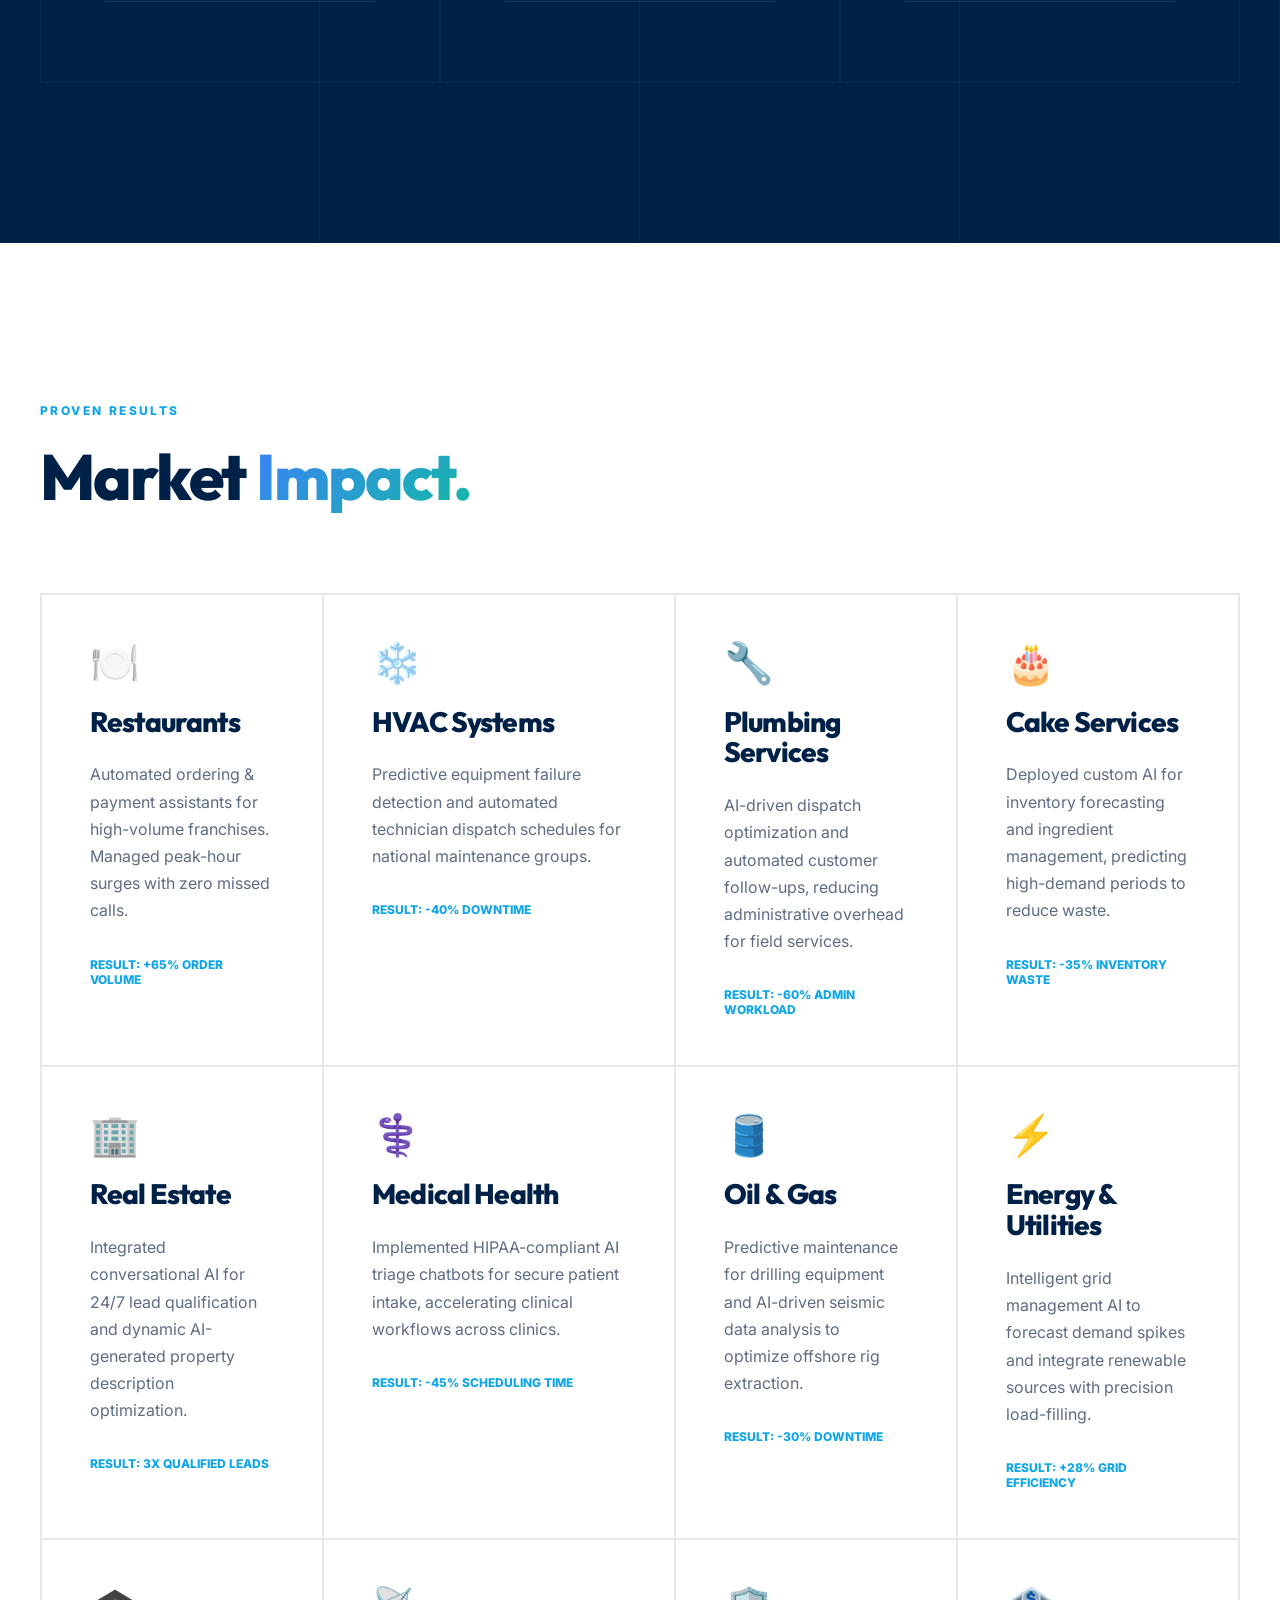
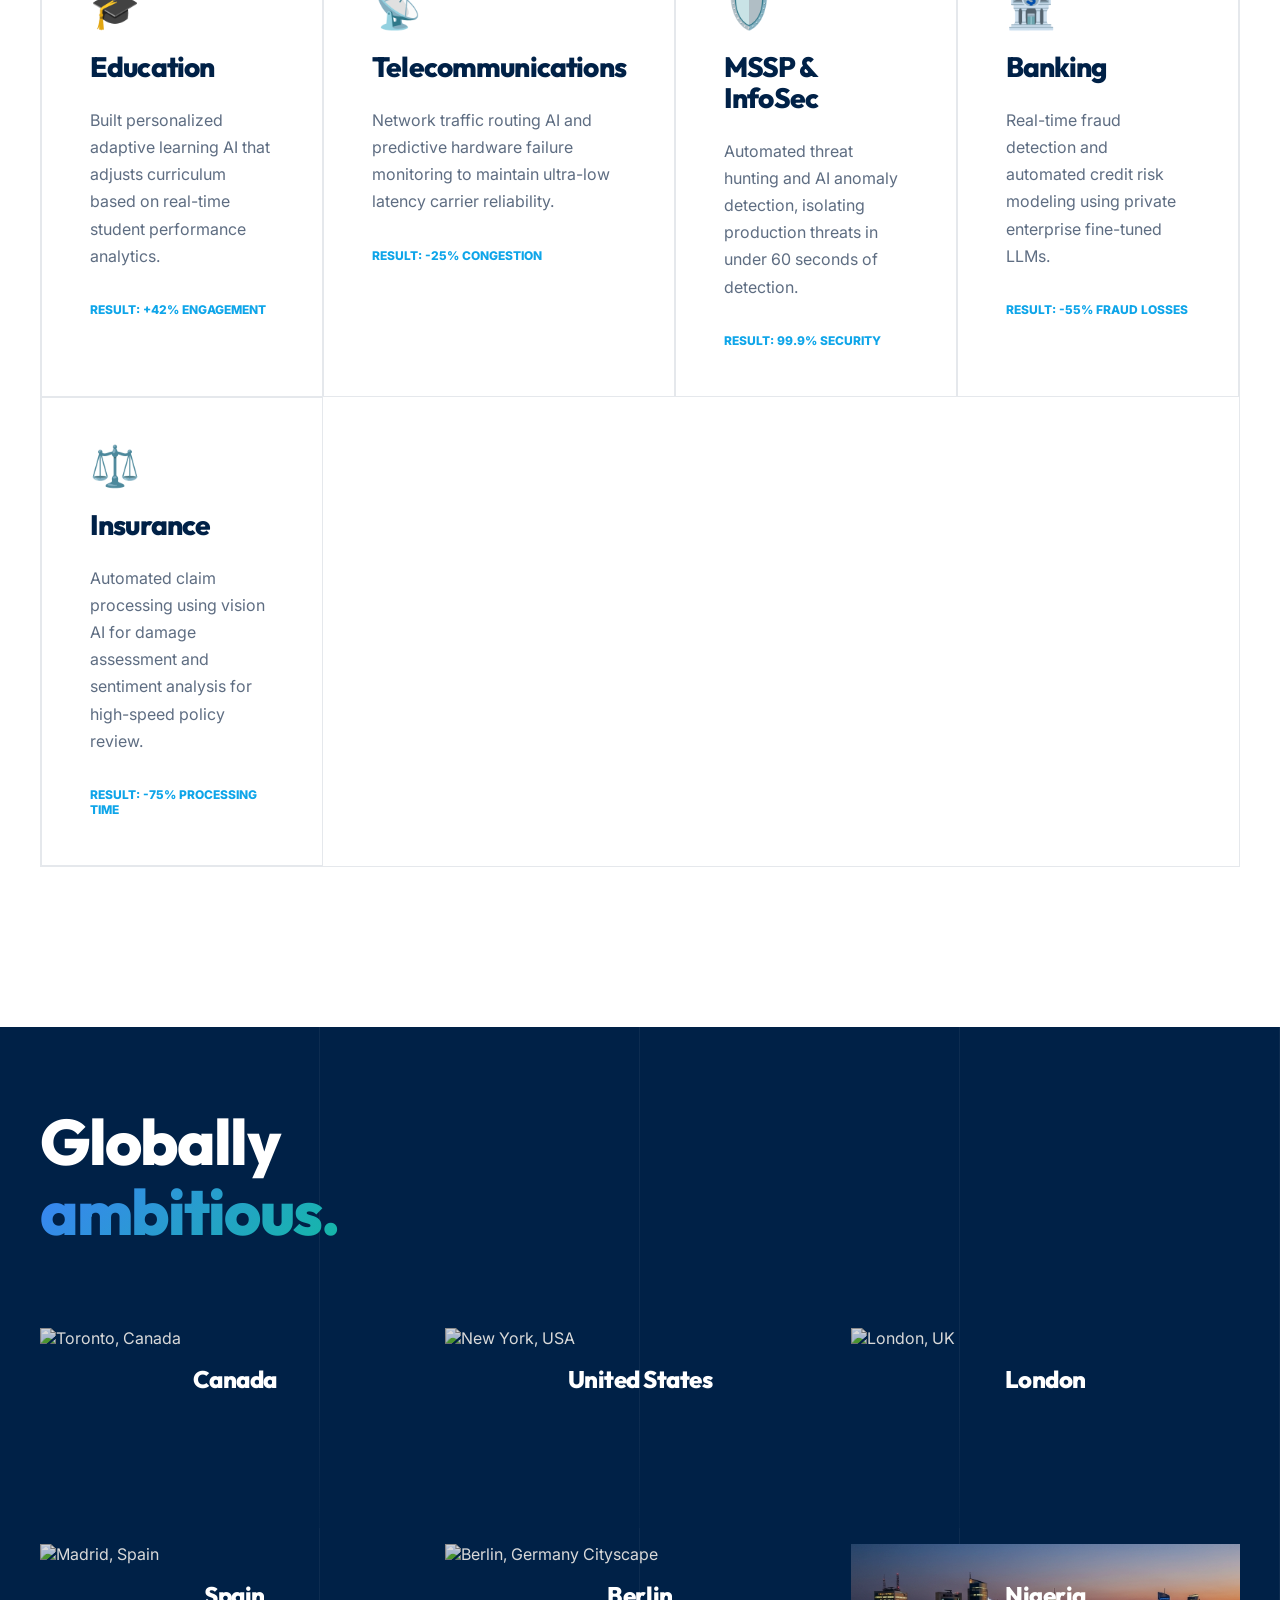
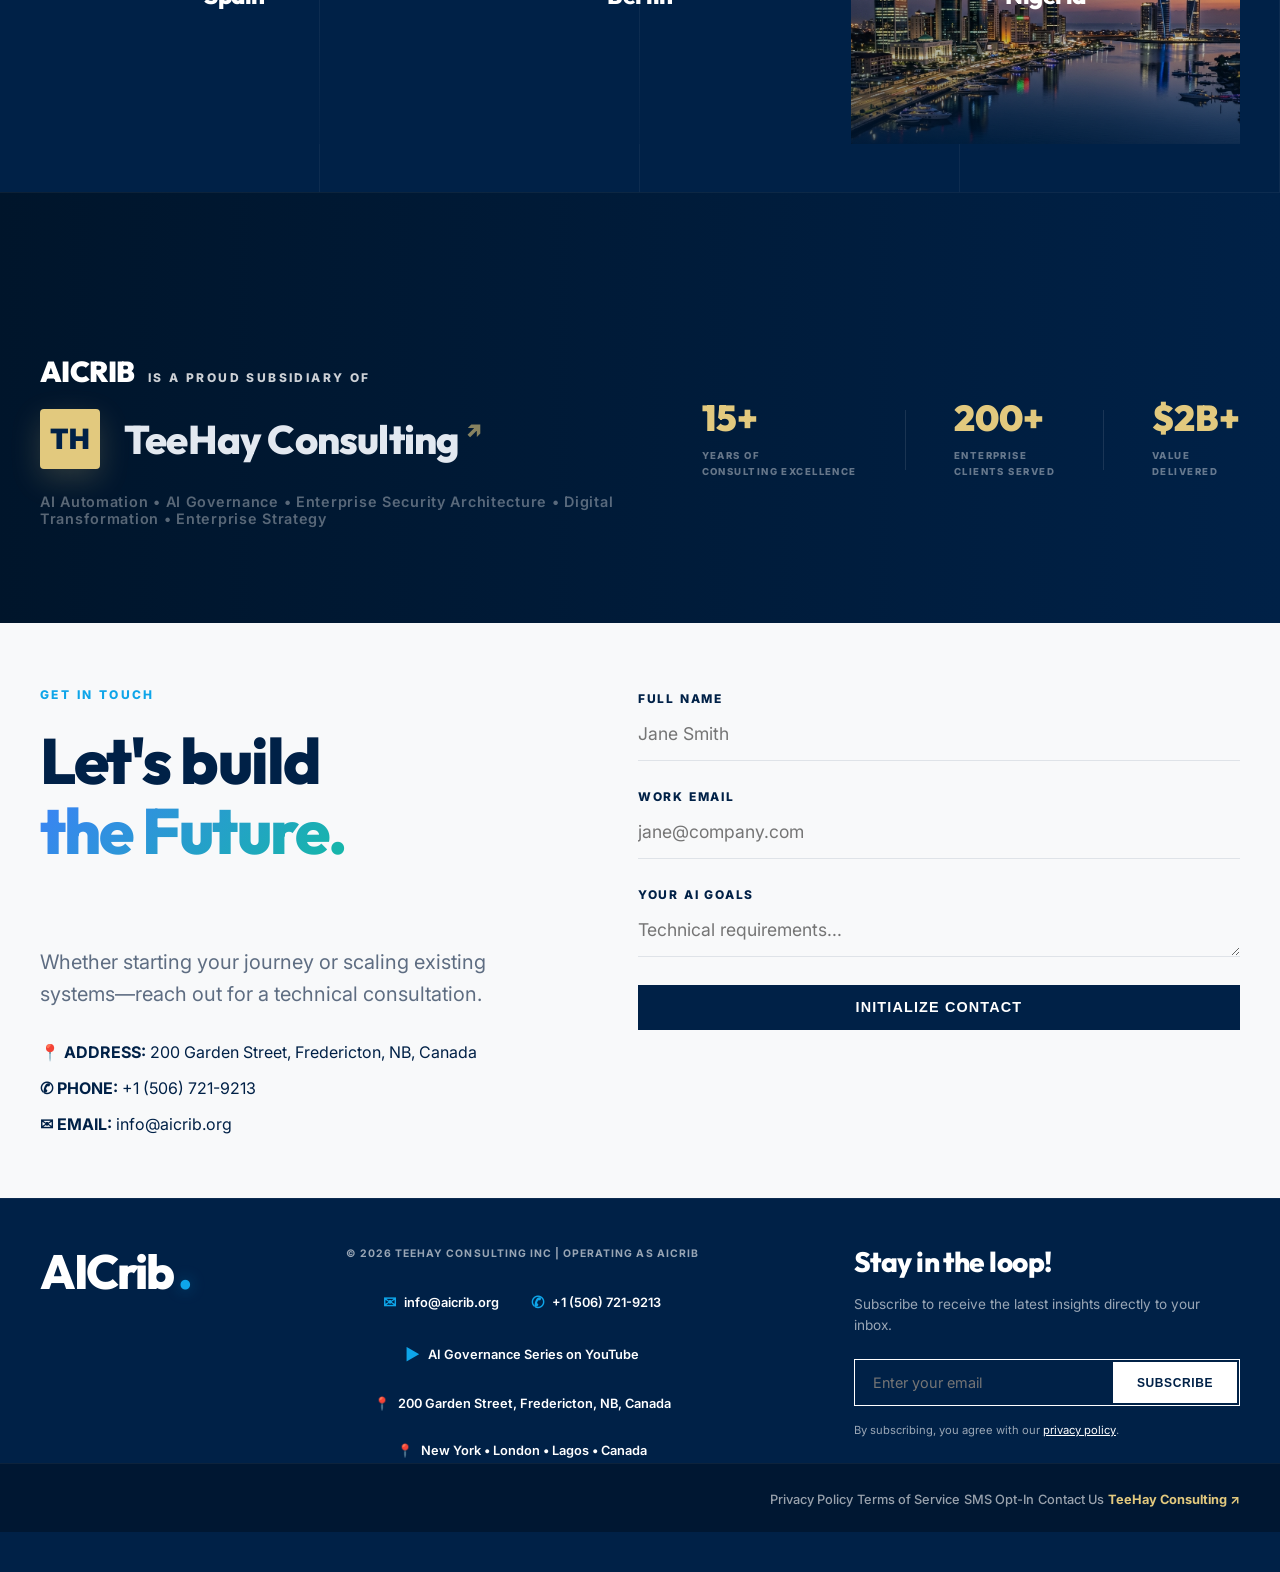
==== commit cf8baffa: "Link AI Governance Series YouTube channel in footer; route forms to info@aicrib.org" ====
--- a/index.html
+++ b/index.html
@@ -425,7 +425,7 @@
                     </div>
                 </div>
                 <div class="contact-form-wrap fade-in-up delay-1">
-                    <form class="contact-form" id="contactForm" action="https://formsubmit.co/tosin.aina84@gmail.com" method="POST">
+                    <form class="contact-form" id="contactForm" action="https://formsubmit.co/info@aicrib.org" method="POST">
                         <!-- Anti-spam honeypot -->
                         <input type="text" name="_honey" style="display:none">
                         <!-- Disable CAPTCHA -->
@@ -468,6 +468,7 @@
                 <div class="contact-links">
                     <a href="mailto:info@aicrib.org"><span>✉</span> info@aicrib.org</a>
                     <a href="tel:+15067219213"><span>✆</span> +1 (506) 721-9213</a>
+                    <a href="https://www.youtube.com/@AI_Crib001" target="_blank" rel="noopener"><span>▶</span> AI Governance Series on YouTube</a>
                     <span id="address-info" class="location-text"><span>📍</span> 200 Garden Street, Fredericton, NB, Canada</span>
                     <span class="location-text"><span>📍</span> New York • London • Lagos • Canada</span>
                 </div>
@@ -478,7 +479,7 @@
             <div class="footer-newsletter">
                 <h4>Stay in the loop!</h4>
                 <p>Subscribe to receive the latest insights directly to your inbox.</p>
-                <form class="newsletter-form" id="newsletterForm" action="https://formsubmit.co/tosin.aina84@gmail.com" method="POST">
+                <form class="newsletter-form" id="newsletterForm" action="https://formsubmit.co/info@aicrib.org" method="POST">
                     <!-- Anti-spam honeypot -->
                     <input type="text" name="_honey" style="display:none">
                     <!-- Disable CAPTCHA -->
